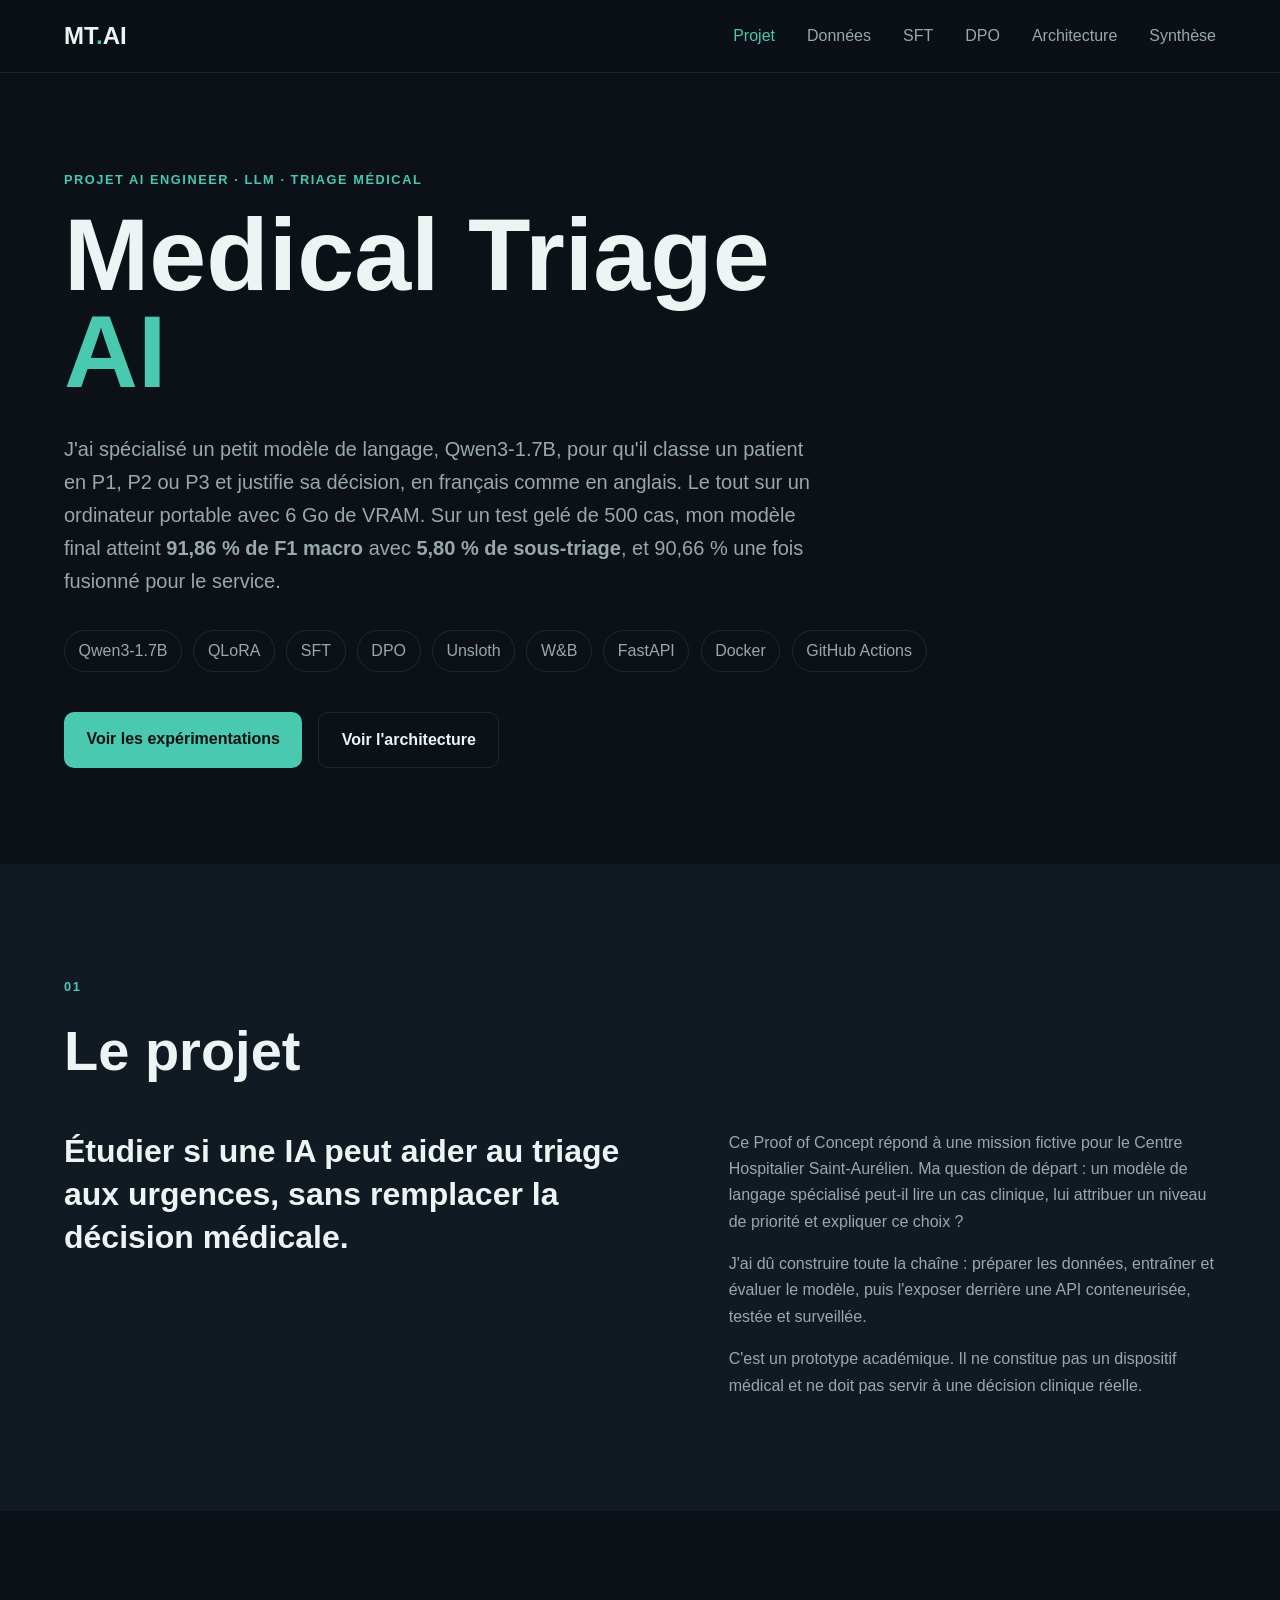
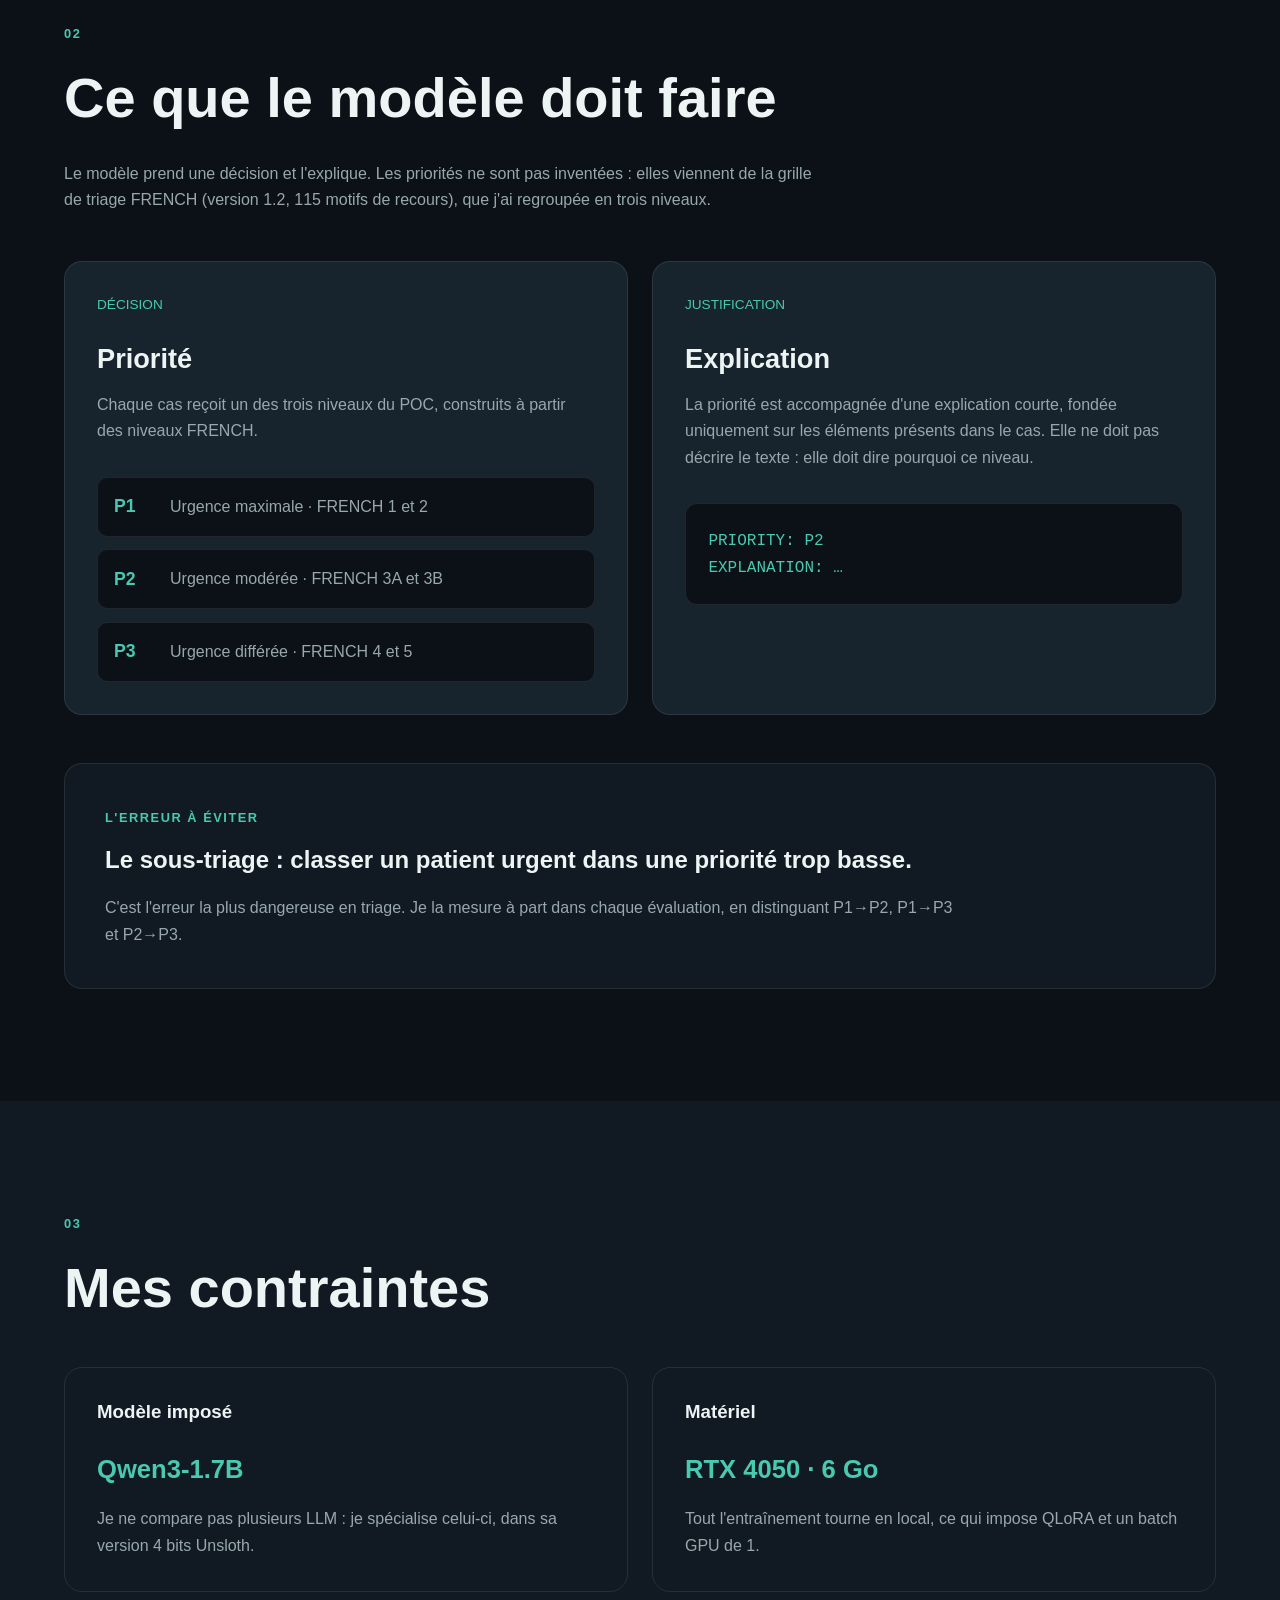
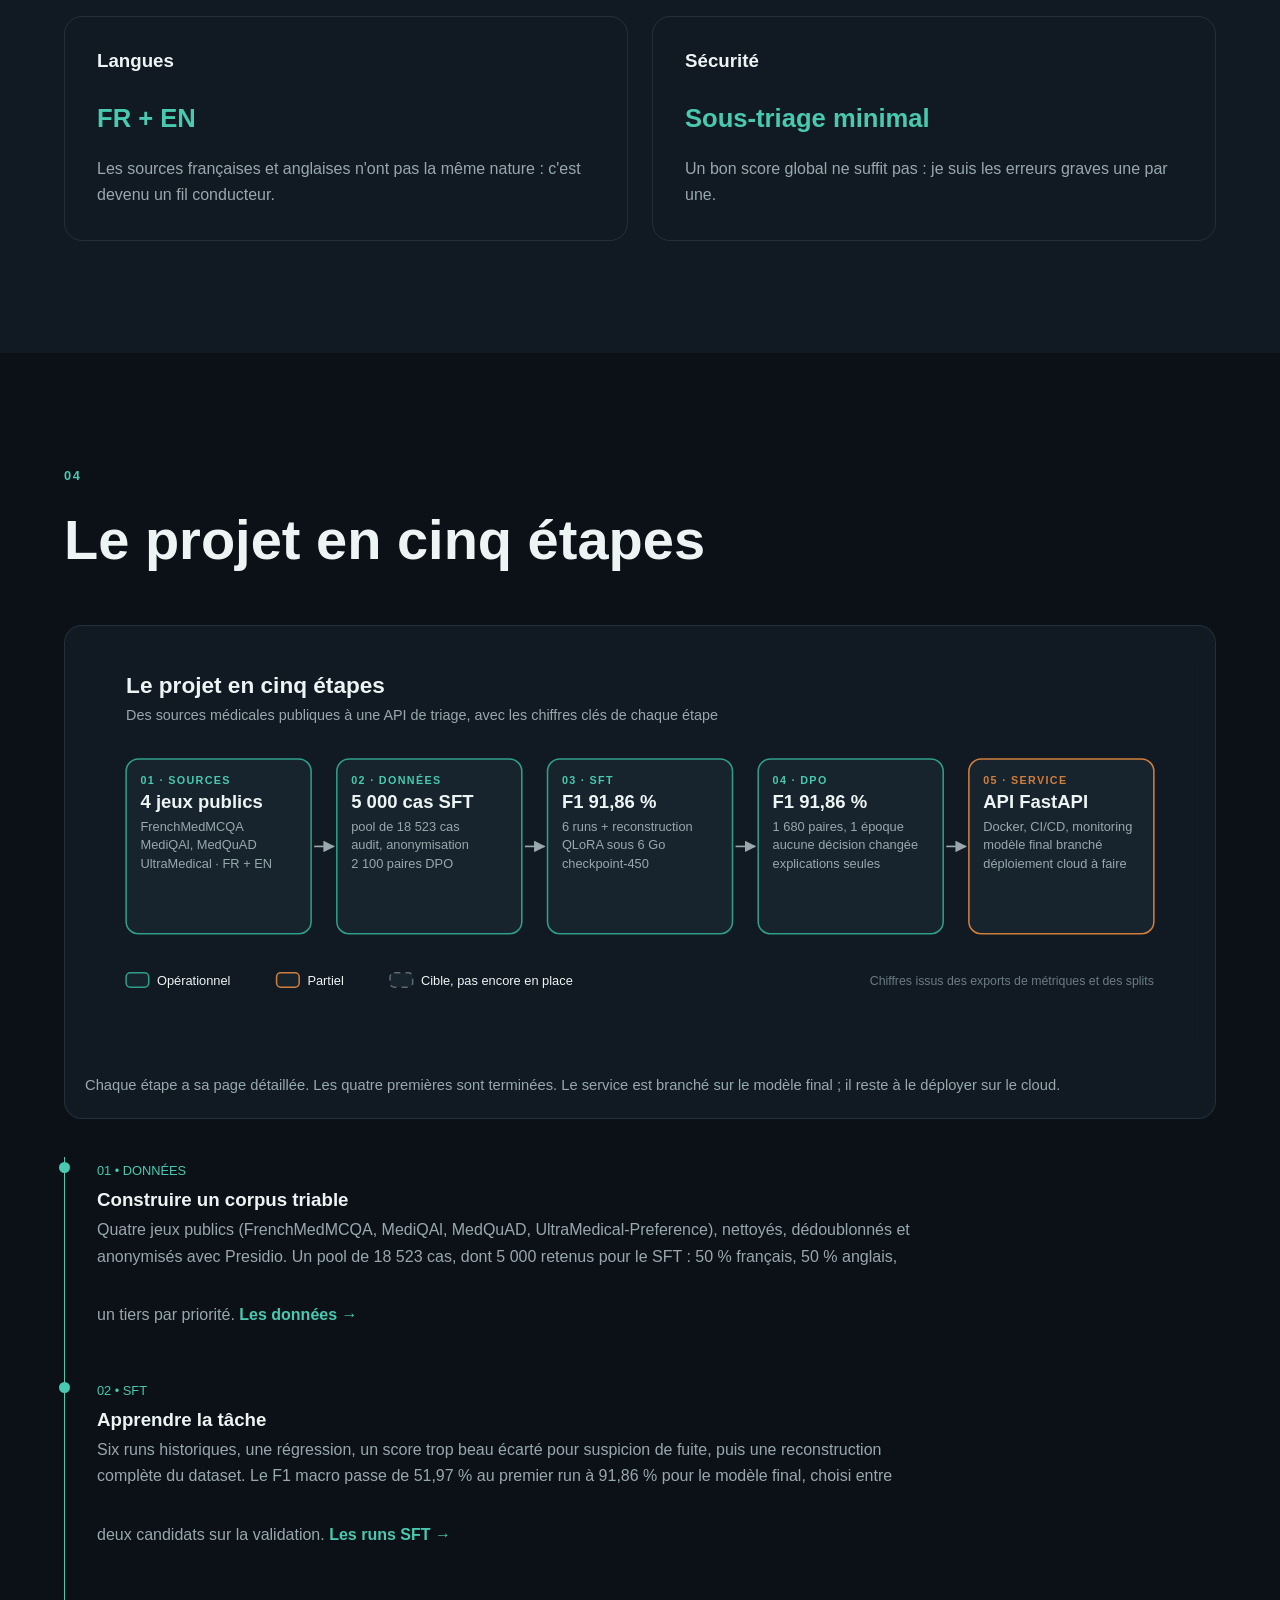
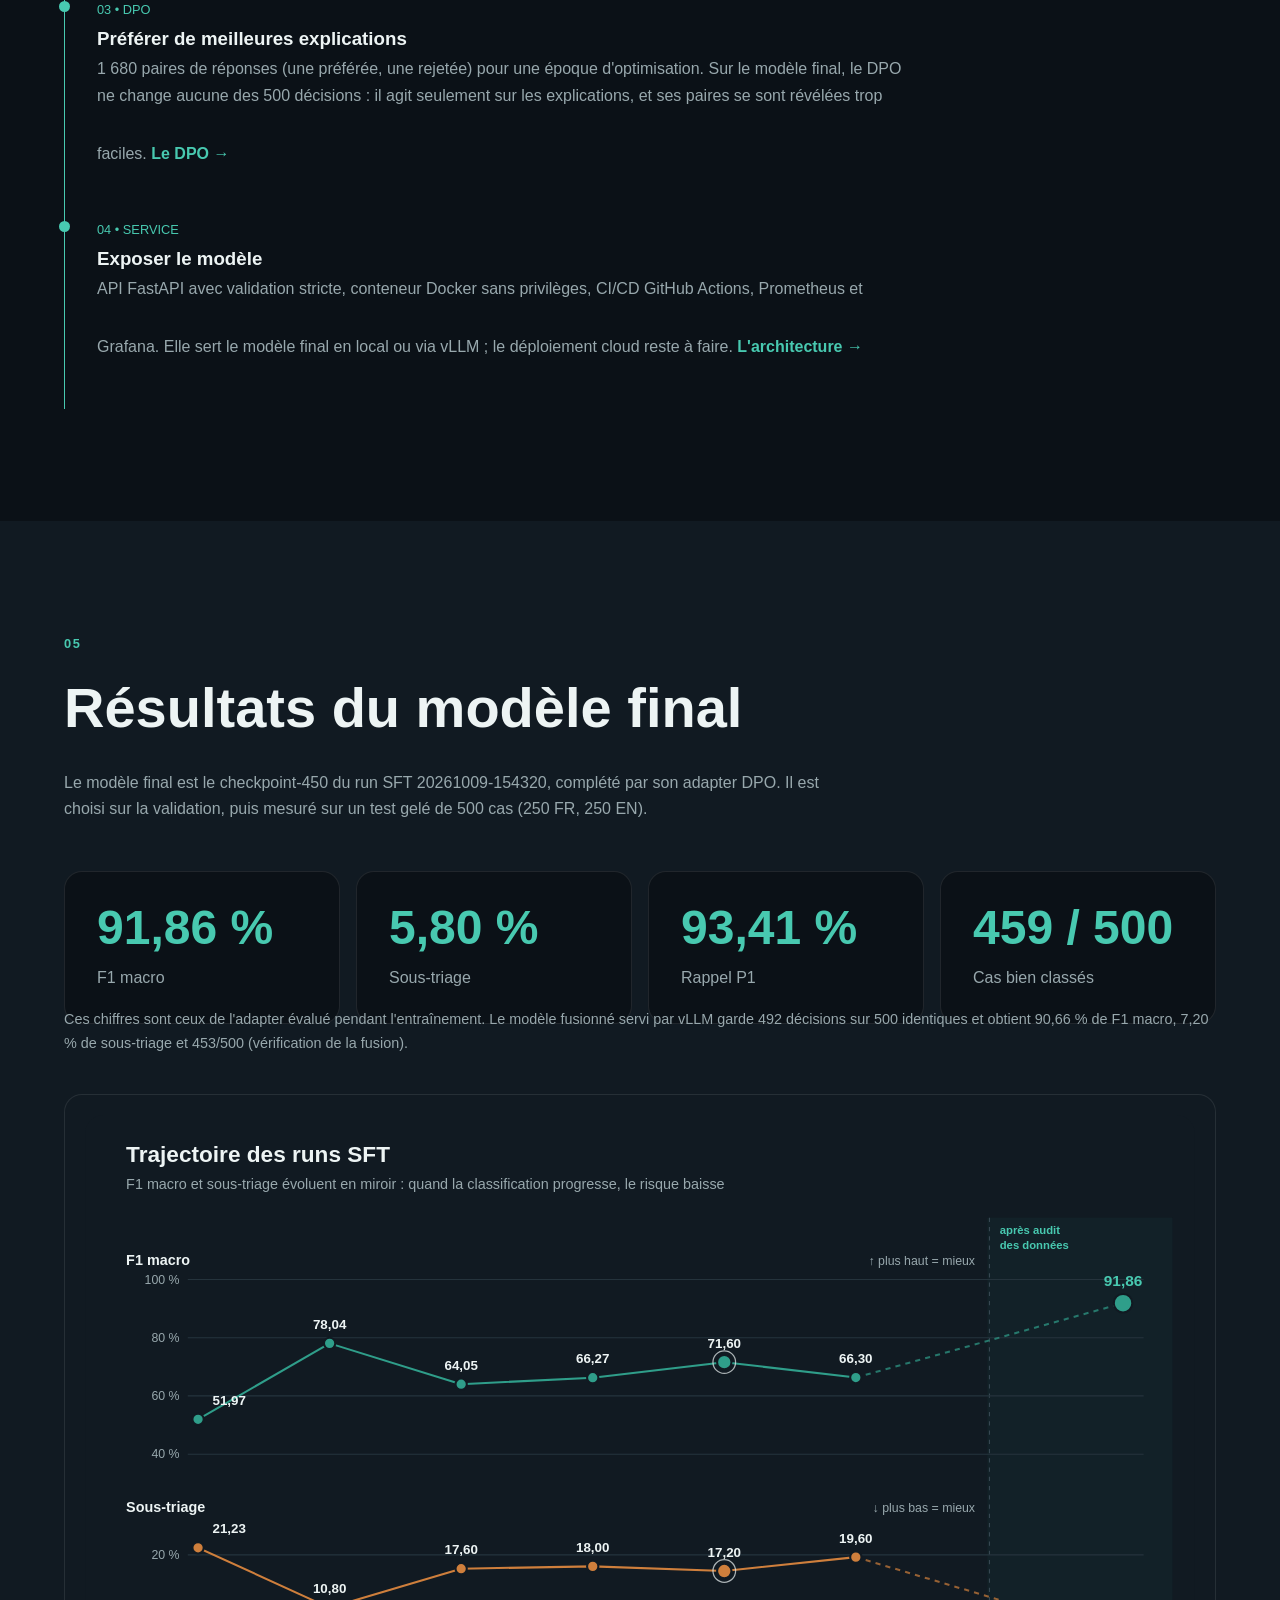
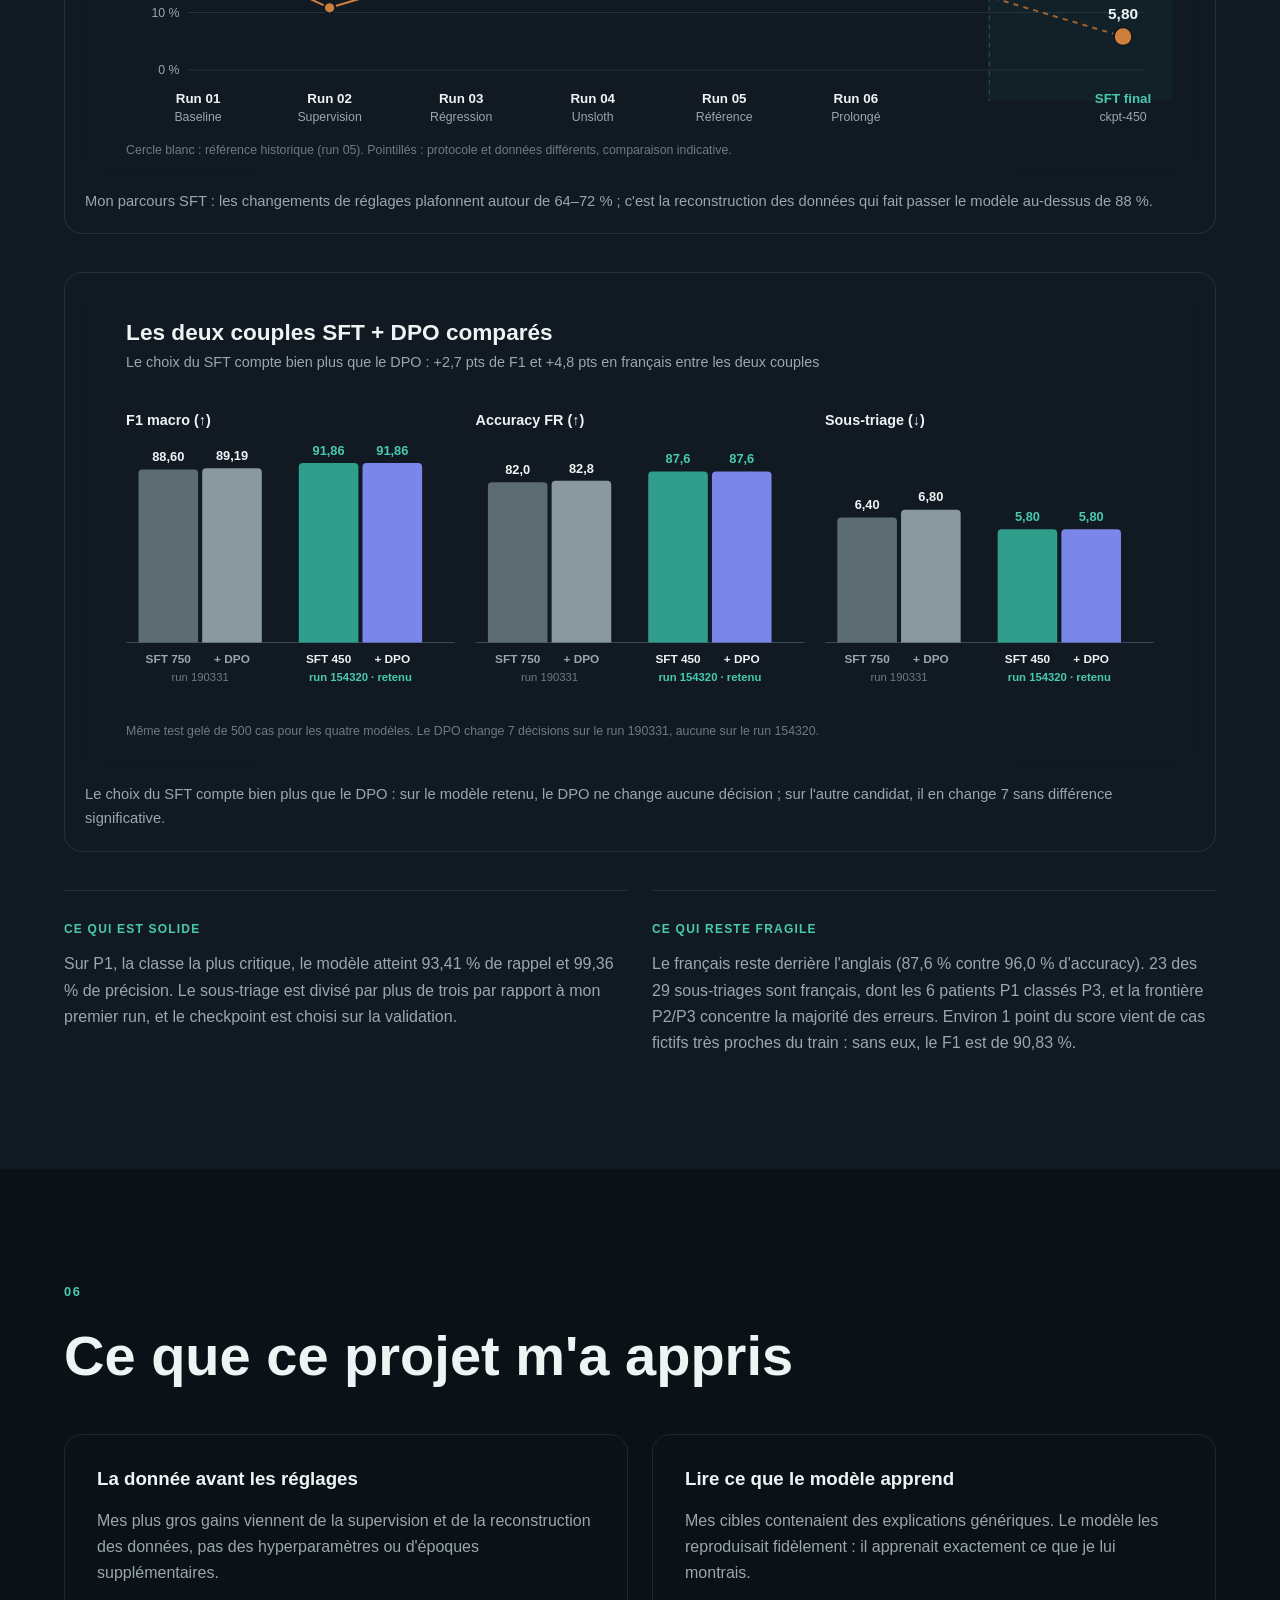
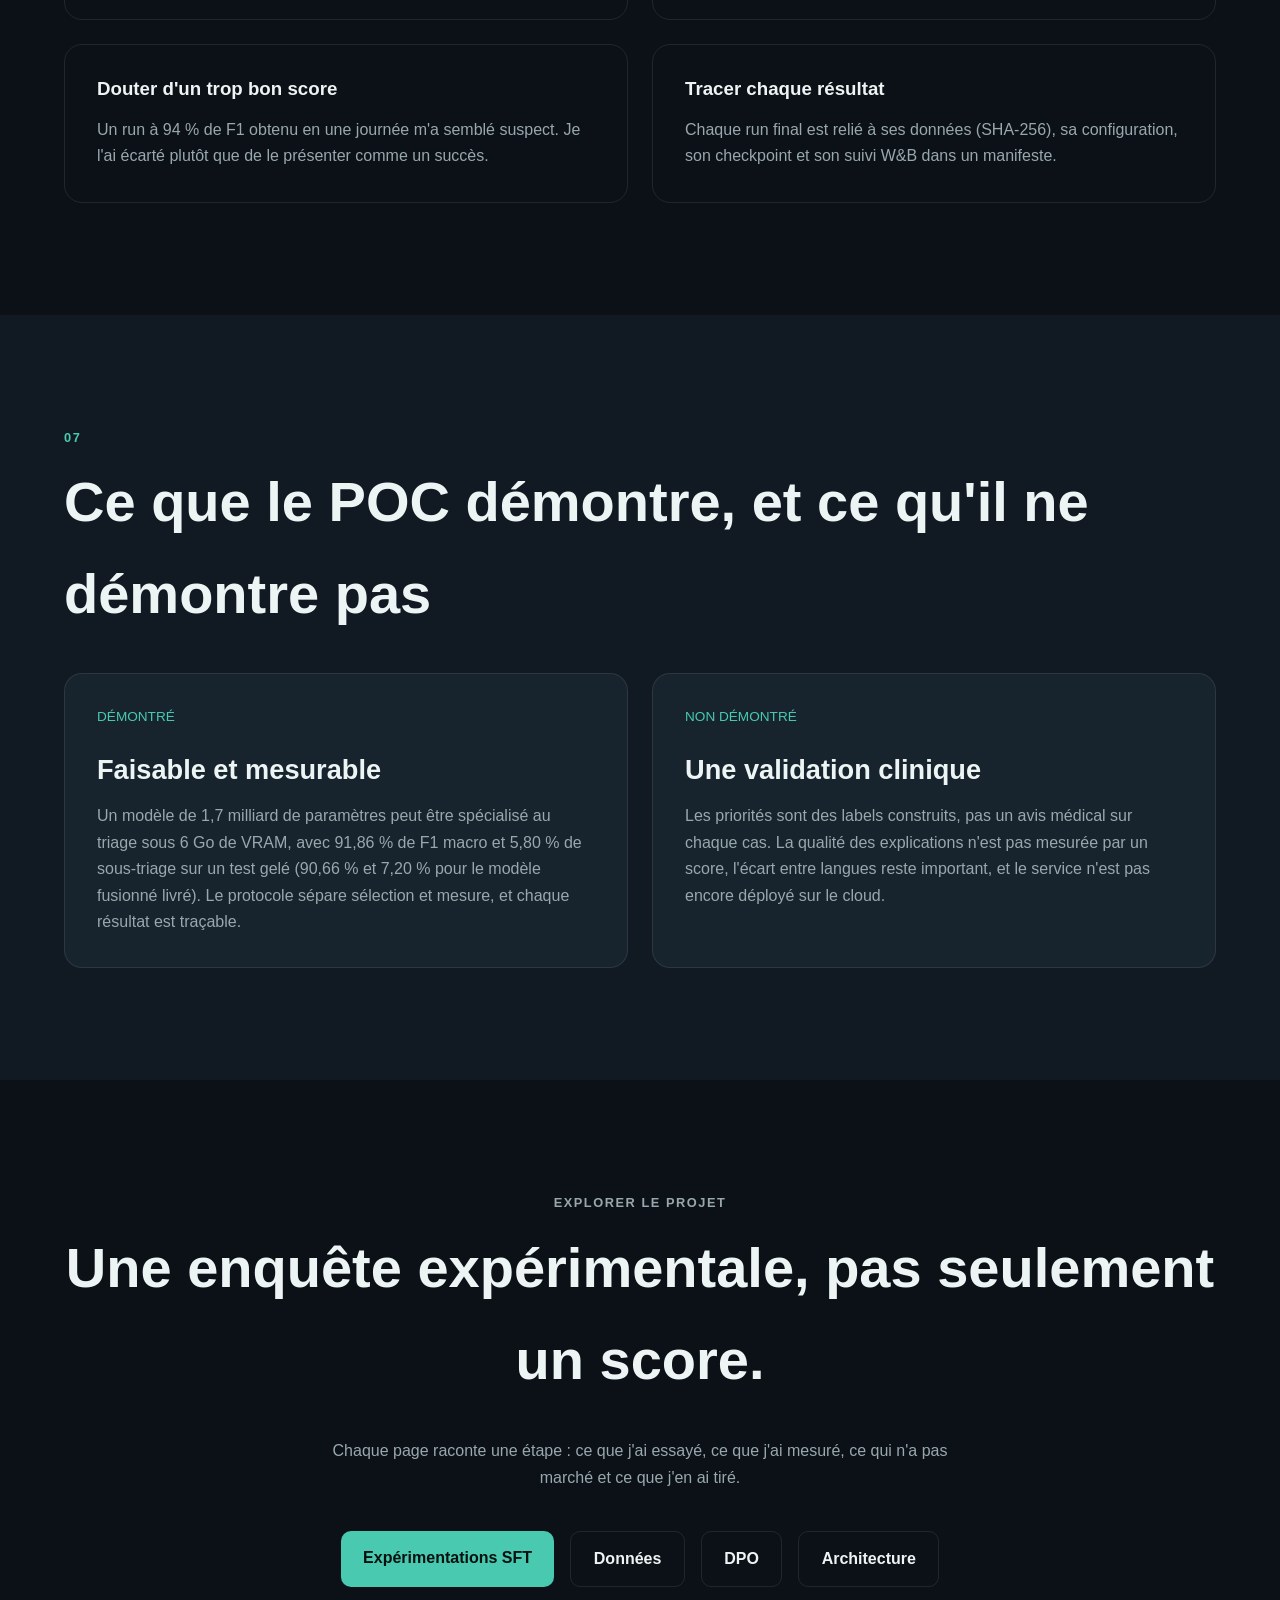
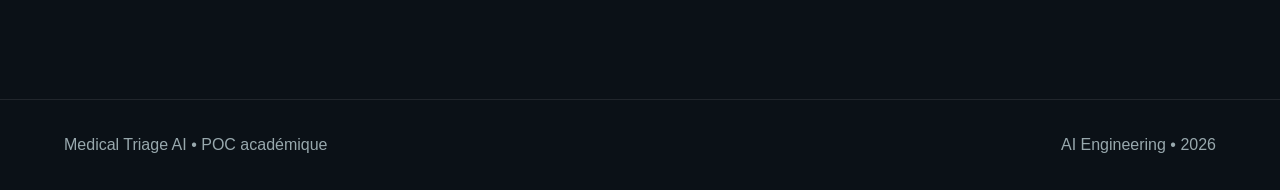
==== docs/index.html @ 78b7f0d7 "Doc : page de synthèse, recommandations et feuille de route" ====
<!DOCTYPE html>
<html lang="fr">
<head>
<meta charset="utf-8"/>
<meta content="width=device-width, initial-scale=1.0" name="viewport"/>
<title>Medical Triage AI | Projet AI Engineer</title>
<meta content="POC de triage médical bilingue : Qwen3-1.7B spécialisé par QLoRA, SFT et DPO, puis exposé par une API FastAPI." name="description"/>
<link href="css/style.css" rel="stylesheet"/>
</head>
<body>
<header class="header">
<nav class="nav container">
<a class="logo" href="index.html">MT<span>.</span>AI</a>
<div class="nav-links"><a class="active" href="index.html">Projet</a><a href="data.html">Données</a><a href="experiments.html">SFT</a><a href="dpo.html">DPO</a><a href="architecture.html">Architecture</a><a href="synthese.html">Synthèse</a></div>
</nav>
</header>
<main>

<!-- HERO -->
<section class="hero project-hero">
<div class="container hero-content">
<p class="eyebrow">PROJET AI ENGINEER · LLM · TRIAGE MÉDICAL</p>
<h1>Medical Triage<span>AI</span></h1>
<p class="hero-text">
J'ai spécialisé un petit modèle de langage, Qwen3-1.7B, pour qu'il classe un patient en P1, P2 ou P3
et justifie sa décision, en français comme en anglais. Le tout sur un ordinateur portable avec 6 Go de VRAM.
Sur un test gelé de 500 cas, mon modèle final atteint <strong>91,86 % de F1 macro</strong> avec <strong>5,80 % de sous-triage</strong>, et 90,66 % une fois fusionné pour le service.
</p>
<div class="hero-tags">
<span>Qwen3-1.7B</span><span>QLoRA</span><span>SFT</span><span>DPO</span><span>Unsloth</span><span>W&amp;B</span><span>FastAPI</span><span>Docker</span><span>GitHub Actions</span>
</div>
<div class="hero-actions">
<a class="button primary" href="experiments.html">Voir les expérimentations</a>
<a class="button secondary" href="architecture.html">Voir l'architecture</a>
</div>
</div>
</section>

<!-- 01 LE PROJET -->
<section class="section section-alt">
<div class="container">
<p class="section-number">01</p>
<h2>Le projet</h2>
<div class="about-grid">
<div class="large-text">Étudier si une IA peut aider au triage aux urgences, sans remplacer la décision médicale.</div>
<div>
<p>Ce Proof of Concept répond à une mission fictive pour le Centre Hospitalier Saint-Aurélien. Ma question de départ : un modèle de langage spécialisé peut-il lire un cas clinique, lui attribuer un niveau de priorité et expliquer ce choix ?</p>
<p>J'ai dû construire toute la chaîne : préparer les données, entraîner et évaluer le modèle, puis l'exposer derrière une API conteneurisée, testée et surveillée.</p>
<p>C'est un prototype académique. Il ne constitue pas un dispositif médical et ne doit pas servir à une décision clinique réelle.</p>
</div>
</div>
</div>
</section>

<!-- 02 LA TACHE -->
<section class="section">
<div class="container">
<p class="section-number">02</p>
<h2>Ce que le modèle doit faire</h2>
<p class="section-intro">Le modèle prend une décision et l'explique. Les priorités ne sont pas inventées : elles viennent de la grille de triage FRENCH (version 1.2, 115 motifs de recours), que j'ai regroupée en trois niveaux.</p>
<div class="projects-grid">
<article class="project-card">
<div class="project-top"><span class="project-type">DÉCISION</span></div>
<h3>Priorité</h3>
<p>Chaque cas reçoit un des trois niveaux du POC, construits à partir des niveaux FRENCH.</p>
<div class="priority-list">
<div class="priority-item"><strong>P1</strong><span>Urgence maximale · FRENCH 1 et 2</span></div>
<div class="priority-item"><strong>P2</strong><span>Urgence modérée · FRENCH 3A et 3B</span></div>
<div class="priority-item"><strong>P3</strong><span>Urgence différée · FRENCH 4 et 5</span></div>
</div>
</article>
<article class="project-card">
<div class="project-top"><span class="project-type">JUSTIFICATION</span></div>
<h3>Explication</h3>
<p>La priorité est accompagnée d'une explication courte, fondée uniquement sur les éléments présents dans le cas. Elle ne doit pas décrire le texte : elle doit dire pourquoi ce niveau.</p>
<div class="output-example"><code>PRIORITY: P2<br/>EXPLANATION: …</code></div>
</article>
</div>
<div class="callout subtle">
<span class="eyebrow">L'ERREUR À ÉVITER</span>
<strong>Le sous-triage : classer un patient urgent dans une priorité trop basse.</strong>
<p>C'est l'erreur la plus dangereuse en triage. Je la mesure à part dans chaque évaluation, en distinguant P1→P2, P1→P3 et P2→P3.</p>
</div>
</div>
</section>

<!-- 03 CONTRAINTES -->
<section class="section section-alt">
<div class="container">
<p class="section-number">03</p>
<h2>Mes contraintes</h2>
<div class="skills-grid">
<div class="skill-group"><h3>Modèle imposé</h3><div class="constraint-value">Qwen3-1.7B</div><p class="constraint-text">Je ne compare pas plusieurs LLM : je spécialise celui-ci, dans sa version 4 bits Unsloth.</p></div>
<div class="skill-group"><h3>Matériel</h3><div class="constraint-value">RTX 4050 · 6 Go</div><p class="constraint-text">Tout l'entraînement tourne en local, ce qui impose QLoRA et un batch GPU de 1.</p></div>
<div class="skill-group"><h3>Langues</h3><div class="constraint-value">FR + EN</div><p class="constraint-text">Les sources françaises et anglaises n'ont pas la même nature : c'est devenu un fil conducteur.</p></div>
<div class="skill-group"><h3>Sécurité</h3><div class="constraint-value">Sous-triage minimal</div><p class="constraint-text">Un bon score global ne suffit pas : je suis les erreurs graves une par une.</p></div>
</div>
</div>
</section>

<!-- 04 PARCOURS -->
<section class="section">
<div class="container">
<p class="section-number">04</p>
<h2>Le projet en cinq étapes</h2>
<figure class="story-figure"><svg class="story-svg" preserveAspectRatio="xMidYMid meet" xmlns="http://www.w3.org/2000/svg" viewBox="0 0 1080 400" role="img" aria-label="Parcours du projet : sources, données, SFT, DPO, service." xmlns:c2pa="http://c2pa.org/manifest"><metadata><c2pa:manifest>[base64]/[base64]/[base64]/[base64]/3cyjxFA3Qo5S46fX0/ihY0VZ7mfb9KF703t5OjWDBWMA4GA1UdDwEB/wQEAwIHgDAVBgNVHSUEDjAMBgorBgEEAYPoXgIBMAwGA1UdEwEB/wQCMAAwHwYDVR0jBBgwFoAUzlHiBIFOZFsj+OPEz5o+nMHXXMIwCgYIKoZIzj0EAwMDZwAwZAIwMXMdFJ4BetLLVY7ORuE9noqbbAZOZn/aArXyTwFAZfKrPzxF2vPoJNf1+UCdg1XGAjBwX1zd9WGqYkqmL5SFqw1QySjr1zJfpJM9+1rdDwSPLMOPOjKuiXjoU/[base64]</c2pa:manifest></metadata>
<rect width="1080" height="400" rx="18" fill="#111a22"/>
<text x="40.0" y="46.0" fill="#edf4f4" font-size="22" font-family="Inter, 'Segoe UI', Arial, sans-serif" text-anchor="start" font-weight="700" >Le projet en cinq étapes</text>
<text x="40.0" y="72.0" fill="#98a8ad" font-size="14" font-family="Inter, 'Segoe UI', Arial, sans-serif" text-anchor="start" font-weight="normal" >Des sources médicales publiques à une API de triage, avec les chiffres clés de chaque étape</text>
<defs><marker id="journey-arr" viewBox="0 0 10 10" refX="9" refY="5" markerWidth="7" markerHeight="7" orient="auto-start-reverse"><path d="M0,0 L10,5 L0,10 z" fill="#98a8ad"/></marker><marker id="journey-arrA" viewBox="0 0 10 10" refX="9" refY="5" markerWidth="7" markerHeight="7" orient="auto-start-reverse"><path d="M0,0 L10,5 L0,10 z" fill="#48c9b0"/></marker><pattern id="journey-hatch" width="7" height="7" patternUnits="userSpaceOnUse" patternTransform="rotate(45)"><rect width="7" height="7" fill="#2f9e8a" opacity="0.35"/><line x1="0" y1="0" x2="0" y2="7" stroke="#2f9e8a" stroke-width="3"/></pattern></defs>
<rect x="40" y="110" width="180" height="170" rx="12" fill="#17232d" stroke="#2f9e8a" stroke-width="1.5"/>
<text x="54.0" y="134.0" fill="#48c9b0" font-size="10.5" font-family="Inter, 'Segoe UI', Arial, sans-serif" text-anchor="start" font-weight="700" letter-spacing="1.3">01 · SOURCES</text>
<text x="54.0" y="158.0" fill="#edf4f4" font-size="18" font-family="Inter, 'Segoe UI', Arial, sans-serif" text-anchor="start" font-weight="700" >4 jeux publics</text>
<text x="54.0" y="180.0" fill="#98a8ad" font-size="12.5" font-family="Inter, 'Segoe UI', Arial, sans-serif" text-anchor="start" font-weight="normal" >FrenchMedMCQA</text>
<text x="54.0" y="198.0" fill="#98a8ad" font-size="12.5" font-family="Inter, 'Segoe UI', Arial, sans-serif" text-anchor="start" font-weight="normal" >MediQAl, MedQuAD</text>
<text x="54.0" y="216.0" fill="#98a8ad" font-size="12.5" font-family="Inter, 'Segoe UI', Arial, sans-serif" text-anchor="start" font-weight="normal" >UltraMedical · FR + EN</text>
<line x1="223" y1="195" x2="242" y2="195" stroke="#98a8ad" stroke-width="1.6" marker-end="url(#journey-arr)"/>
<rect x="245" y="110" width="180" height="170" rx="12" fill="#17232d" stroke="#2f9e8a" stroke-width="1.5"/>
<text x="259.0" y="134.0" fill="#48c9b0" font-size="10.5" font-family="Inter, 'Segoe UI', Arial, sans-serif" text-anchor="start" font-weight="700" letter-spacing="1.3">02 · DONNÉES</text>
<text x="259.0" y="158.0" fill="#edf4f4" font-size="18" font-family="Inter, 'Segoe UI', Arial, sans-serif" text-anchor="start" font-weight="700" >5 000 cas SFT</text>
<text x="259.0" y="180.0" fill="#98a8ad" font-size="12.5" font-family="Inter, 'Segoe UI', Arial, sans-serif" text-anchor="start" font-weight="normal" >pool de 18 523 cas</text>
<text x="259.0" y="198.0" fill="#98a8ad" font-size="12.5" font-family="Inter, 'Segoe UI', Arial, sans-serif" text-anchor="start" font-weight="normal" >audit, anonymisation</text>
<text x="259.0" y="216.0" fill="#98a8ad" font-size="12.5" font-family="Inter, 'Segoe UI', Arial, sans-serif" text-anchor="start" font-weight="normal" >2 100 paires DPO</text>
<line x1="428" y1="195" x2="447" y2="195" stroke="#98a8ad" stroke-width="1.6" marker-end="url(#journey-arr)"/>
<rect x="450" y="110" width="180" height="170" rx="12" fill="#17232d" stroke="#2f9e8a" stroke-width="1.5"/>
<text x="464.0" y="134.0" fill="#48c9b0" font-size="10.5" font-family="Inter, 'Segoe UI', Arial, sans-serif" text-anchor="start" font-weight="700" letter-spacing="1.3">03 · SFT</text>
<text x="464.0" y="158.0" fill="#edf4f4" font-size="18" font-family="Inter, 'Segoe UI', Arial, sans-serif" text-anchor="start" font-weight="700" >F1 91,86 %</text>
<text x="464.0" y="180.0" fill="#98a8ad" font-size="12.5" font-family="Inter, 'Segoe UI', Arial, sans-serif" text-anchor="start" font-weight="normal" >6 runs + reconstruction</text>
<text x="464.0" y="198.0" fill="#98a8ad" font-size="12.5" font-family="Inter, 'Segoe UI', Arial, sans-serif" text-anchor="start" font-weight="normal" >QLoRA sous 6 Go</text>
<text x="464.0" y="216.0" fill="#98a8ad" font-size="12.5" font-family="Inter, 'Segoe UI', Arial, sans-serif" text-anchor="start" font-weight="normal" >checkpoint-450</text>
<line x1="633" y1="195" x2="652" y2="195" stroke="#98a8ad" stroke-width="1.6" marker-end="url(#journey-arr)"/>
<rect x="655" y="110" width="180" height="170" rx="12" fill="#17232d" stroke="#2f9e8a" stroke-width="1.5"/>
<text x="669.0" y="134.0" fill="#48c9b0" font-size="10.5" font-family="Inter, 'Segoe UI', Arial, sans-serif" text-anchor="start" font-weight="700" letter-spacing="1.3">04 · DPO</text>
<text x="669.0" y="158.0" fill="#edf4f4" font-size="18" font-family="Inter, 'Segoe UI', Arial, sans-serif" text-anchor="start" font-weight="700" >F1 91,86 %</text>
<text x="669.0" y="180.0" fill="#98a8ad" font-size="12.5" font-family="Inter, 'Segoe UI', Arial, sans-serif" text-anchor="start" font-weight="normal" >1 680 paires, 1 époque</text>
<text x="669.0" y="198.0" fill="#98a8ad" font-size="12.5" font-family="Inter, 'Segoe UI', Arial, sans-serif" text-anchor="start" font-weight="normal" >aucune décision changée</text>
<text x="669.0" y="216.0" fill="#98a8ad" font-size="12.5" font-family="Inter, 'Segoe UI', Arial, sans-serif" text-anchor="start" font-weight="normal" >explications seules</text>
<line x1="838" y1="195" x2="857" y2="195" stroke="#98a8ad" stroke-width="1.6" marker-end="url(#journey-arr)"/>
<rect x="860" y="110" width="180" height="170" rx="12" fill="#17232d" stroke="#cf7f3c" stroke-width="1.5"/>
<text x="874.0" y="134.0" fill="#cf7f3c" font-size="10.5" font-family="Inter, 'Segoe UI', Arial, sans-serif" text-anchor="start" font-weight="700" letter-spacing="1.3">05 · SERVICE</text>
<text x="874.0" y="158.0" fill="#edf4f4" font-size="18" font-family="Inter, 'Segoe UI', Arial, sans-serif" text-anchor="start" font-weight="700" >API FastAPI</text>
<text x="874.0" y="180.0" fill="#98a8ad" font-size="12.5" font-family="Inter, 'Segoe UI', Arial, sans-serif" text-anchor="start" font-weight="normal" >Docker, CI/CD, monitoring</text>
<text x="874.0" y="198.0" fill="#98a8ad" font-size="12.5" font-family="Inter, 'Segoe UI', Arial, sans-serif" text-anchor="start" font-weight="normal" >modèle final branché</text>
<text x="874.0" y="216.0" fill="#98a8ad" font-size="12.5" font-family="Inter, 'Segoe UI', Arial, sans-serif" text-anchor="start" font-weight="normal" >déploiement cloud à faire</text>
<rect x="40" y="318" width="22" height="14" rx="4" fill="#17232d" stroke="#2f9e8a" stroke-width="1.5"/>
<text x="70.0" y="330.0" fill="#edf4f4" font-size="12.5" font-family="Inter, 'Segoe UI', Arial, sans-serif" text-anchor="start" font-weight="normal" >Opérationnel</text>
<rect x="186.4" y="318" width="22" height="14" rx="4" fill="#17232d" stroke="#cf7f3c" stroke-width="1.5"/>
<text x="216.4" y="330.0" fill="#edf4f4" font-size="12.5" font-family="Inter, 'Segoe UI', Arial, sans-serif" text-anchor="start" font-weight="normal" >Partiel</text>
<rect x="296.8" y="318" width="22" height="14" rx="4" fill="#17232d" stroke="#5d6b73" stroke-width="1.5" stroke-dasharray="6 5"/>
<text x="326.8" y="330.0" fill="#edf4f4" font-size="12.5" font-family="Inter, 'Segoe UI', Arial, sans-serif" text-anchor="start" font-weight="normal" >Cible, pas encore en place</text>
<text x="1040.0" y="330.0" fill="#6b7c83" font-size="12" font-family="Inter, 'Segoe UI', Arial, sans-serif" text-anchor="end" font-weight="normal" >Chiffres issus des exports de métriques et des splits</text>
</svg><figcaption>Chaque étape a sa page détaillée. Les quatre premières sont terminées. Le service est branché sur le modèle final ; il reste à le déployer sur le cloud.</figcaption></figure>
<div class="timeline">
<div class="timeline-item"><span>01 • Données</span><h3>Construire un corpus triable</h3><p>Quatre jeux publics (FrenchMedMCQA, MediQAl, MedQuAD, UltraMedical-Preference), nettoyés, dédoublonnés et anonymisés avec Presidio. Un pool de 18 523 cas, dont 5 000 retenus pour le SFT : 50 % français, 50 % anglais, un tiers par priorité. <a class="project-link" href="data.html">Les données →</a></p></div>
<div class="timeline-item"><span>02 • SFT</span><h3>Apprendre la tâche</h3><p>Six runs historiques, une régression, un score trop beau écarté pour suspicion de fuite, puis une reconstruction complète du dataset. Le F1 macro passe de 51,97 % au premier run à 91,86 % pour le modèle final, choisi entre deux candidats sur la validation. <a class="project-link" href="experiments.html">Les runs SFT →</a></p></div>
<div class="timeline-item"><span>03 • DPO</span><h3>Préférer de meilleures explications</h3><p>1 680 paires de réponses (une préférée, une rejetée) pour une époque d'optimisation. Sur le modèle final, le DPO ne change aucune des 500 décisions : il agit seulement sur les explications, et ses paires se sont révélées trop faciles. <a class="project-link" href="dpo.html">Le DPO →</a></p></div>
<div class="timeline-item"><span>04 • Service</span><h3>Exposer le modèle</h3><p>API FastAPI avec validation stricte, conteneur Docker sans privilèges, CI/CD GitHub Actions, Prometheus et Grafana. Elle sert le modèle final en local ou via vLLM ; le déploiement cloud reste à faire. <a class="project-link" href="architecture.html">L'architecture →</a></p></div>
</div>
</div>
</section>

<!-- 05 RESULTATS -->
<section class="section section-alt">
<div class="container">
<p class="section-number">05</p>
<h2>Résultats du modèle final</h2>
<p class="section-intro">Le modèle final est le checkpoint-450 du run SFT 20261009-154320, complété par son adapter DPO. Il est choisi sur la validation, puis mesuré sur un test gelé de 500 cas (250 FR, 250 EN).</p>
<div class="result-grid">
<div class="result-card"><strong>91,86 %</strong><span>F1 macro</span></div>
<div class="result-card"><strong>5,80 %</strong><span>Sous-triage</span></div>
<div class="result-card"><strong>93,41 %</strong><span>Rappel P1</span></div>
<div class="result-card"><strong>459 / 500</strong><span>Cas bien classés</span></div>
</div>
<p class="table-note">Ces chiffres sont ceux de l'adapter évalué pendant l'entraînement. Le modèle fusionné servi par vLLM garde 492 décisions sur 500 identiques et obtient 90,66 % de F1 macro, 7,20 % de sous-triage et 453/500 (<a href="architecture.html#verif-fusion">vérification de la fusion</a>).</p>
<figure class="story-figure"><svg class="story-svg" preserveAspectRatio="xMidYMid meet" xmlns="http://www.w3.org/2000/svg" viewBox="0 0 1080 640" role="img" aria-label="Évolution du F1 macro et du sous-triage sur les six runs historiques et le SFT final." xmlns:c2pa="http://c2pa.org/manifest"><metadata><c2pa:manifest>[base64]/[base64]/[base64]/3cyjxFA3Qo5S46fX0/ihY0VZ7mfb9KF703t5OjWDBWMA4GA1UdDwEB/wQEAwIHgDAVBgNVHSUEDjAMBgorBgEEAYPoXgIBMAwGA1UdEwEB/wQCMAAwHwYDVR0jBBgwFoAUzlHiBIFOZFsj+OPEz5o+nMHXXMIwCgYIKoZIzj0EAwMDZwAwZAIwMXMdFJ4BetLLVY7ORuE9noqbbAZOZn/aArXyTwFAZfKrPzxF2vPoJNf1+UCdg1XGAjBwX1zd9WGqYkqmL5SFqw1QySjr1zJfpJM9+1rdDwSPLMOPOjKuiXjoU/[base64]/MEKWlVdjP/z4H675OXEDwrgVP+lDG/GVTtnaVINDXhFGT26a/XrUewLaBbhLGbbOfHDdpN5r4=</c2pa:manifest></metadata>
<rect width="1080" height="640" rx="18" fill="#111a22"/>
<text x="40.0" y="46.0" fill="#edf4f4" font-size="22" font-family="Inter, 'Segoe UI', Arial, sans-serif" text-anchor="start" font-weight="700" >Trajectoire des runs SFT</text>
<text x="40.0" y="72.0" fill="#98a8ad" font-size="14" font-family="Inter, 'Segoe UI', Arial, sans-serif" text-anchor="start" font-weight="normal" >F1 macro et sous-triage évoluent en miroir : quand la classification progresse, le risque baisse</text>
<defs><marker id="trajectory-arr" viewBox="0 0 10 10" refX="9" refY="5" markerWidth="7" markerHeight="7" orient="auto-start-reverse"><path d="M0,0 L10,5 L0,10 z" fill="#98a8ad"/></marker><marker id="trajectory-arrA" viewBox="0 0 10 10" refX="9" refY="5" markerWidth="7" markerHeight="7" orient="auto-start-reverse"><path d="M0,0 L10,5 L0,10 z" fill="#48c9b0"/></marker><pattern id="trajectory-hatch" width="7" height="7" patternUnits="userSpaceOnUse" patternTransform="rotate(45)"><rect width="7" height="7" fill="#2f9e8a" opacity="0.35"/><line x1="0" y1="0" x2="0" y2="7" stroke="#2f9e8a" stroke-width="3"/></pattern></defs>
<rect x="878.0" y="100" width="180.0" height="470" fill="#2f9e8a" opacity="0.06"/>
<line x1="880.0" y1="100" x2="880.0" y2="570" stroke="#3a4a54" stroke-dasharray="4 5"/>
<text x="890.0" y="116.0" fill="#48c9b0" font-size="11" font-family="Inter, 'Segoe UI', Arial, sans-serif" text-anchor="start" font-weight="700" >après audit</text>
<text x="890.0" y="130.0" fill="#48c9b0" font-size="11" font-family="Inter, 'Segoe UI', Arial, sans-serif" text-anchor="start" font-weight="700" >des données</text>
<line x1="100" y1="330.0" x2="1030" y2="330.0" stroke="#25333c"/>
<text x="92.0" y="334.0" fill="#98a8ad" font-size="12" font-family="Inter, 'Segoe UI', Arial, sans-serif" text-anchor="end" font-weight="normal" >40 %</text>
<line x1="100" y1="273.3" x2="1030" y2="273.3" stroke="#25333c"/>
<text x="92.0" y="277.3" fill="#98a8ad" font-size="12" font-family="Inter, 'Segoe UI', Arial, sans-serif" text-anchor="end" font-weight="normal" >60 %</text>
<line x1="100" y1="216.7" x2="1030" y2="216.7" stroke="#25333c"/>
<text x="92.0" y="220.7" fill="#98a8ad" font-size="12" font-family="Inter, 'Segoe UI', Arial, sans-serif" text-anchor="end" font-weight="normal" >80 %</text>
<line x1="100" y1="160.0" x2="1030" y2="160.0" stroke="#25333c"/>
<text x="92.0" y="164.0" fill="#98a8ad" font-size="12" font-family="Inter, 'Segoe UI', Arial, sans-serif" text-anchor="end" font-weight="normal" >100 %</text>
<text x="40.0" y="146.0" fill="#edf4f4" font-size="14" font-family="Inter, 'Segoe UI', Arial, sans-serif" text-anchor="start" font-weight="700" >F1 macro</text>
<text x="866.0" y="146.0" fill="#98a8ad" font-size="12" font-family="Inter, 'Segoe UI', Arial, sans-serif" text-anchor="end" font-weight="normal" >↑ plus haut = mieux</text>
<polyline points="110.0,296.1 238.0,222.2 366.0,261.9 494.0,255.6 622.0,240.5 750.0,255.5" fill="none" stroke="#2f9e8a" stroke-width="2" stroke-linejoin="round"/>
<line x1="750" y1="255.5" x2="1010" y2="183.1" stroke="#2f9e8a" stroke-width="2" stroke-dasharray="5 5" opacity="0.7"/>
<circle cx="110" cy="296.1" r="5.5" fill="#2f9e8a" stroke="#111a22" stroke-width="2"/>
<text x="124.0" y="282.1" fill="#edf4f4" font-size="13" font-family="Inter, 'Segoe UI', Arial, sans-serif" text-anchor="start" font-weight="700" >51,97</text>
<circle cx="238" cy="222.2" r="5.5" fill="#2f9e8a" stroke="#111a22" stroke-width="2"/>
<text x="238.0" y="208.2" fill="#edf4f4" font-size="13" font-family="Inter, 'Segoe UI', Arial, sans-serif" text-anchor="middle" font-weight="700" >78,04</text>
<circle cx="366" cy="261.9" r="5.5" fill="#2f9e8a" stroke="#111a22" stroke-width="2"/>
<text x="366.0" y="247.9" fill="#edf4f4" font-size="13" font-family="Inter, 'Segoe UI', Arial, sans-serif" text-anchor="middle" font-weight="700" >64,05</text>
<circle cx="494" cy="255.6" r="5.5" fill="#2f9e8a" stroke="#111a22" stroke-width="2"/>
<text x="494.0" y="241.6" fill="#edf4f4" font-size="13" font-family="Inter, 'Segoe UI', Arial, sans-serif" text-anchor="middle" font-weight="700" >66,27</text>
<circle cx="622" cy="240.5" r="7" fill="#2f9e8a" stroke="#111a22" stroke-width="2"/>
<circle cx="622" cy="240.5" r="11" fill="none" stroke="#edf4f4" stroke-width="1.2" opacity="0.7"/>
<text x="622.0" y="226.5" fill="#edf4f4" font-size="13" font-family="Inter, 'Segoe UI', Arial, sans-serif" text-anchor="middle" font-weight="700" >71,60</text>
<circle cx="750" cy="255.5" r="5.5" fill="#2f9e8a" stroke="#111a22" stroke-width="2"/>
<text x="750.0" y="241.5" fill="#edf4f4" font-size="13" font-family="Inter, 'Segoe UI', Arial, sans-serif" text-anchor="middle" font-weight="700" >66,30</text>
<circle cx="1010" cy="183.1" r="9" fill="#2f9e8a" stroke="#111a22" stroke-width="2"/>
<text x="1010.0" y="166.1" fill="#48c9b0" font-size="15" font-family="Inter, 'Segoe UI', Arial, sans-serif" text-anchor="middle" font-weight="800" >91,86</text>
<line x1="100" y1="540.0" x2="1030" y2="540.0" stroke="#25333c"/>
<text x="92.0" y="544.0" fill="#98a8ad" font-size="12" font-family="Inter, 'Segoe UI', Arial, sans-serif" text-anchor="end" font-weight="normal" >0 %</text>
<line x1="100" y1="484.0" x2="1030" y2="484.0" stroke="#25333c"/>
<text x="92.0" y="488.0" fill="#98a8ad" font-size="12" font-family="Inter, 'Segoe UI', Arial, sans-serif" text-anchor="end" font-weight="normal" >10 %</text>
<line x1="100" y1="428.0" x2="1030" y2="428.0" stroke="#25333c"/>
<text x="92.0" y="432.0" fill="#98a8ad" font-size="12" font-family="Inter, 'Segoe UI', Arial, sans-serif" text-anchor="end" font-weight="normal" >20 %</text>
<text x="40.0" y="386.0" fill="#edf4f4" font-size="14" font-family="Inter, 'Segoe UI', Arial, sans-serif" text-anchor="start" font-weight="700" >Sous-triage</text>
<text x="866.0" y="386.0" fill="#98a8ad" font-size="12" font-family="Inter, 'Segoe UI', Arial, sans-serif" text-anchor="end" font-weight="normal" >↓ plus bas = mieux</text>
<polyline points="110.0,421.1 238.0,479.5 366.0,441.4 494.0,439.2 622.0,443.7 750.0,430.2" fill="none" stroke="#cf7f3c" stroke-width="2" stroke-linejoin="round"/>
<line x1="750" y1="430.2" x2="1010" y2="507.5" stroke="#cf7f3c" stroke-width="2" stroke-dasharray="5 5" opacity="0.7"/>
<circle cx="110" cy="421.1" r="5.5" fill="#cf7f3c" stroke="#111a22" stroke-width="2"/>
<text x="124.0" y="407.1" fill="#edf4f4" font-size="13" font-family="Inter, 'Segoe UI', Arial, sans-serif" text-anchor="start" font-weight="700" >21,23</text>
<circle cx="238" cy="479.5" r="5.5" fill="#cf7f3c" stroke="#111a22" stroke-width="2"/>
<text x="238.0" y="465.5" fill="#edf4f4" font-size="13" font-family="Inter, 'Segoe UI', Arial, sans-serif" text-anchor="middle" font-weight="700" >10,80</text>
<circle cx="366" cy="441.4" r="5.5" fill="#cf7f3c" stroke="#111a22" stroke-width="2"/>
<text x="366.0" y="427.4" fill="#edf4f4" font-size="13" font-family="Inter, 'Segoe UI', Arial, sans-serif" text-anchor="middle" font-weight="700" >17,60</text>
<circle cx="494" cy="439.2" r="5.5" fill="#cf7f3c" stroke="#111a22" stroke-width="2"/>
<text x="494.0" y="425.2" fill="#edf4f4" font-size="13" font-family="Inter, 'Segoe UI', Arial, sans-serif" text-anchor="middle" font-weight="700" >18,00</text>
<circle cx="622" cy="443.7" r="7" fill="#cf7f3c" stroke="#111a22" stroke-width="2"/>
<circle cx="622" cy="443.7" r="11" fill="none" stroke="#edf4f4" stroke-width="1.2" opacity="0.7"/>
<text x="622.0" y="429.7" fill="#edf4f4" font-size="13" font-family="Inter, 'Segoe UI', Arial, sans-serif" text-anchor="middle" font-weight="700" >17,20</text>
<circle cx="750" cy="430.2" r="5.5" fill="#cf7f3c" stroke="#111a22" stroke-width="2"/>
<text x="750.0" y="416.2" fill="#edf4f4" font-size="13" font-family="Inter, 'Segoe UI', Arial, sans-serif" text-anchor="middle" font-weight="700" >19,60</text>
<circle cx="1010" cy="507.5" r="9" fill="#cf7f3c" stroke="#111a22" stroke-width="2"/>
<text x="1010.0" y="490.5" fill="#edf4f4" font-size="15" font-family="Inter, 'Segoe UI', Arial, sans-serif" text-anchor="middle" font-weight="800" >5,80</text>
<text x="110.0" y="572.0" fill="#edf4f4" font-size="13" font-family="Inter, 'Segoe UI', Arial, sans-serif" text-anchor="middle" font-weight="700" >Run 01</text>
<text x="110.0" y="590.0" fill="#98a8ad" font-size="12" font-family="Inter, 'Segoe UI', Arial, sans-serif" text-anchor="middle" font-weight="normal" >Baseline</text>
<text x="238.0" y="572.0" fill="#edf4f4" font-size="13" font-family="Inter, 'Segoe UI', Arial, sans-serif" text-anchor="middle" font-weight="700" >Run 02</text>
<text x="238.0" y="590.0" fill="#98a8ad" font-size="12" font-family="Inter, 'Segoe UI', Arial, sans-serif" text-anchor="middle" font-weight="normal" >Supervision</text>
<text x="366.0" y="572.0" fill="#edf4f4" font-size="13" font-family="Inter, 'Segoe UI', Arial, sans-serif" text-anchor="middle" font-weight="700" >Run 03</text>
<text x="366.0" y="590.0" fill="#98a8ad" font-size="12" font-family="Inter, 'Segoe UI', Arial, sans-serif" text-anchor="middle" font-weight="normal" >Régression</text>
<text x="494.0" y="572.0" fill="#edf4f4" font-size="13" font-family="Inter, 'Segoe UI', Arial, sans-serif" text-anchor="middle" font-weight="700" >Run 04</text>
<text x="494.0" y="590.0" fill="#98a8ad" font-size="12" font-family="Inter, 'Segoe UI', Arial, sans-serif" text-anchor="middle" font-weight="normal" >Unsloth</text>
<text x="622.0" y="572.0" fill="#edf4f4" font-size="13" font-family="Inter, 'Segoe UI', Arial, sans-serif" text-anchor="middle" font-weight="700" >Run 05</text>
<text x="622.0" y="590.0" fill="#98a8ad" font-size="12" font-family="Inter, 'Segoe UI', Arial, sans-serif" text-anchor="middle" font-weight="normal" >Référence</text>
<text x="750.0" y="572.0" fill="#edf4f4" font-size="13" font-family="Inter, 'Segoe UI', Arial, sans-serif" text-anchor="middle" font-weight="700" >Run 06</text>
<text x="750.0" y="590.0" fill="#98a8ad" font-size="12" font-family="Inter, 'Segoe UI', Arial, sans-serif" text-anchor="middle" font-weight="normal" >Prolongé</text>
<text x="1010.0" y="572.0" fill="#48c9b0" font-size="13" font-family="Inter, 'Segoe UI', Arial, sans-serif" text-anchor="middle" font-weight="700" >SFT final</text>
<text x="1010.0" y="590.0" fill="#98a8ad" font-size="12" font-family="Inter, 'Segoe UI', Arial, sans-serif" text-anchor="middle" font-weight="normal" >ckpt-450</text>
<text x="40.0" y="622.0" fill="#6b7c83" font-size="12" font-family="Inter, 'Segoe UI', Arial, sans-serif" text-anchor="start" font-weight="normal" >Cercle blanc : référence historique (run 05). Pointillés : protocole et données différents, comparaison indicative.</text>
</svg><figcaption>Mon parcours SFT : les changements de réglages plafonnent autour de 64–72 % ; c'est la reconstruction des données qui fait passer le modèle au-dessus de 88 %.</figcaption></figure>
<figure class="story-figure"><svg class="story-svg" preserveAspectRatio="xMidYMid meet" xmlns="http://www.w3.org/2000/svg" viewBox="0 0 1080 460" role="img" aria-label="Comparaison des couples SFT et DPO des runs 190331 et 154320." xmlns:c2pa="http://c2pa.org/manifest"><metadata><c2pa:manifest>[base64]/[base64]/[base64]/47NUiQRIB3AYU06ZaDL1aJjdXJseCpzZWxmI2p1bWJmPWMycGEuYXNzZXJ0aW9ucy9jMnBhLmFjdGlvbnMudjJkaGFzaFggpmZ/[base64]/[base64]/3cyjxFA3Qo5S46fX0/ihY0VZ7mfb9KF703t5OjWDBWMA4GA1UdDwEB/wQEAwIHgDAVBgNVHSUEDjAMBgorBgEEAYPoXgIBMAwGA1UdEwEB/wQCMAAwHwYDVR0jBBgwFoAUzlHiBIFOZFsj+OPEz5o+nMHXXMIwCgYIKoZIzj0EAwMDZwAwZAIwMXMdFJ4BetLLVY7ORuE9noqbbAZOZn/aArXyTwFAZfKrPzxF2vPoJNf1+UCdg1XGAjBwX1zd9WGqYkqmL5SFqw1QySjr1zJfpJM9+1rdDwSPLMOPOjKuiXjoU/[base64]</c2pa:manifest></metadata>
<rect width="1080" height="460" rx="18" fill="#111a22"/>
<text x="40.0" y="46.0" fill="#edf4f4" font-size="22" font-family="Inter, 'Segoe UI', Arial, sans-serif" text-anchor="start" font-weight="700" >Les deux couples SFT + DPO comparés</text>
<text x="40.0" y="72.0" fill="#98a8ad" font-size="14" font-family="Inter, 'Segoe UI', Arial, sans-serif" text-anchor="start" font-weight="normal" >Le choix du SFT compte bien plus que le DPO : +2,7 pts de F1 et +4,8 pts en français entre les deux couples</text>
<defs><marker id="couples-arr" viewBox="0 0 10 10" refX="9" refY="5" markerWidth="7" markerHeight="7" orient="auto-start-reverse"><path d="M0,0 L10,5 L0,10 z" fill="#98a8ad"/></marker><marker id="couples-arrA" viewBox="0 0 10 10" refX="9" refY="5" markerWidth="7" markerHeight="7" orient="auto-start-reverse"><path d="M0,0 L10,5 L0,10 z" fill="#48c9b0"/></marker><pattern id="couples-hatch" width="7" height="7" patternUnits="userSpaceOnUse" patternTransform="rotate(45)"><rect width="7" height="7" fill="#2f9e8a" opacity="0.35"/><line x1="0" y1="0" x2="0" y2="7" stroke="#2f9e8a" stroke-width="3"/></pattern></defs>
<text x="40.0" y="128.0" fill="#edf4f4" font-size="14" font-family="Inter, 'Segoe UI', Arial, sans-serif" text-anchor="start" font-weight="700" >F1 macro (↑)</text>
<line x1="40" y1="340" x2="360" y2="340" stroke="#3a4a54"/>
<path d="M52,340.0 V175.66000000000003 Q52,171.66000000000003 56,171.66000000000003 H106 Q110,171.66000000000003 110,175.66000000000003 V340.0 Z" fill="#5d6b73" />
<text x="81.0" y="163.7" fill="#edf4f4" font-size="12.5" font-family="Inter, 'Segoe UI', Arial, sans-serif" text-anchor="middle" font-weight="700" >88,60</text>
<text x="81.0" y="360.0" fill="#98a8ad" font-size="11.5" font-family="Inter, 'Segoe UI', Arial, sans-serif" text-anchor="middle" font-weight="700" >SFT 750</text>
<path d="M114,340.0 V174.539 Q114,170.539 118,170.539 H168 Q172,170.539 172,174.539 V340.0 Z" fill="#8a98a0" />
<text x="143.0" y="162.5" fill="#edf4f4" font-size="12.5" font-family="Inter, 'Segoe UI', Arial, sans-serif" text-anchor="middle" font-weight="700" >89,19</text>
<text x="143.0" y="360.0" fill="#98a8ad" font-size="11.5" font-family="Inter, 'Segoe UI', Arial, sans-serif" text-anchor="middle" font-weight="700" >+ DPO</text>
<path d="M208,340.0 V169.466 Q208,165.466 212,165.466 H262 Q266,165.466 266,169.466 V340.0 Z" fill="#2f9e8a" />
<text x="237.0" y="157.5" fill="#48c9b0" font-size="12.5" font-family="Inter, 'Segoe UI', Arial, sans-serif" text-anchor="middle" font-weight="700" >91,86</text>
<text x="237.0" y="360.0" fill="#edf4f4" font-size="11.5" font-family="Inter, 'Segoe UI', Arial, sans-serif" text-anchor="middle" font-weight="700" >SFT 450</text>
<path d="M270,340.0 V169.466 Q270,165.466 274,165.466 H324 Q328,165.466 328,169.466 V340.0 Z" fill="#7b86ea" />
<text x="299.0" y="157.5" fill="#48c9b0" font-size="12.5" font-family="Inter, 'Segoe UI', Arial, sans-serif" text-anchor="middle" font-weight="700" >91,86</text>
<text x="299.0" y="360.0" fill="#edf4f4" font-size="11.5" font-family="Inter, 'Segoe UI', Arial, sans-serif" text-anchor="middle" font-weight="700" >+ DPO</text>
<text x="112.0" y="378.0" fill="#6b7c83" font-size="11" font-family="Inter, 'Segoe UI', Arial, sans-serif" text-anchor="middle" font-weight="normal" >run 190331</text>
<text x="268.0" y="378.0" fill="#48c9b0" font-size="11" font-family="Inter, 'Segoe UI', Arial, sans-serif" text-anchor="middle" font-weight="700" >run 154320 · retenu</text>
<text x="380.0" y="128.0" fill="#edf4f4" font-size="14" font-family="Inter, 'Segoe UI', Arial, sans-serif" text-anchor="start" font-weight="700" >Accuracy FR (↑)</text>
<line x1="380" y1="340" x2="700" y2="340" stroke="#3a4a54"/>
<path d="M392,340.0 V188.20000000000002 Q392,184.20000000000002 396,184.20000000000002 H446 Q450,184.20000000000002 450,188.20000000000002 V340.0 Z" fill="#5d6b73" />
<text x="421.0" y="176.2" fill="#edf4f4" font-size="12.5" font-family="Inter, 'Segoe UI', Arial, sans-serif" text-anchor="middle" font-weight="700" >82,0</text>
<text x="421.0" y="360.0" fill="#98a8ad" font-size="11.5" font-family="Inter, 'Segoe UI', Arial, sans-serif" text-anchor="middle" font-weight="700" >SFT 750</text>
<path d="M454,340.0 V186.68 Q454,182.68 458,182.68 H508 Q512,182.68 512,186.68 V340.0 Z" fill="#8a98a0" />
<text x="483.0" y="174.7" fill="#edf4f4" font-size="12.5" font-family="Inter, 'Segoe UI', Arial, sans-serif" text-anchor="middle" font-weight="700" >82,8</text>
<text x="483.0" y="360.0" fill="#98a8ad" font-size="11.5" font-family="Inter, 'Segoe UI', Arial, sans-serif" text-anchor="middle" font-weight="700" >+ DPO</text>
<path d="M548,340.0 V177.56000000000003 Q548,173.56000000000003 552,173.56000000000003 H602 Q606,173.56000000000003 606,177.56000000000003 V340.0 Z" fill="#2f9e8a" />
<text x="577.0" y="165.6" fill="#48c9b0" font-size="12.5" font-family="Inter, 'Segoe UI', Arial, sans-serif" text-anchor="middle" font-weight="700" >87,6</text>
<text x="577.0" y="360.0" fill="#edf4f4" font-size="11.5" font-family="Inter, 'Segoe UI', Arial, sans-serif" text-anchor="middle" font-weight="700" >SFT 450</text>
<path d="M610,340.0 V177.56000000000003 Q610,173.56000000000003 614,173.56000000000003 H664 Q668,173.56000000000003 668,177.56000000000003 V340.0 Z" fill="#7b86ea" />
<text x="639.0" y="165.6" fill="#48c9b0" font-size="12.5" font-family="Inter, 'Segoe UI', Arial, sans-serif" text-anchor="middle" font-weight="700" >87,6</text>
<text x="639.0" y="360.0" fill="#edf4f4" font-size="11.5" font-family="Inter, 'Segoe UI', Arial, sans-serif" text-anchor="middle" font-weight="700" >+ DPO</text>
<text x="452.0" y="378.0" fill="#6b7c83" font-size="11" font-family="Inter, 'Segoe UI', Arial, sans-serif" text-anchor="middle" font-weight="normal" >run 190331</text>
<text x="608.0" y="378.0" fill="#48c9b0" font-size="11" font-family="Inter, 'Segoe UI', Arial, sans-serif" text-anchor="middle" font-weight="700" >run 154320 · retenu</text>
<text x="720.0" y="128.0" fill="#edf4f4" font-size="14" font-family="Inter, 'Segoe UI', Arial, sans-serif" text-anchor="start" font-weight="700" >Sous-triage (↓)</text>
<line x1="720" y1="340" x2="1040" y2="340" stroke="#3a4a54"/>
<path d="M732,340.0 V222.39999999999998 Q732,218.39999999999998 736,218.39999999999998 H786 Q790,218.39999999999998 790,222.39999999999998 V340.0 Z" fill="#5d6b73" />
<text x="761.0" y="210.4" fill="#edf4f4" font-size="12.5" font-family="Inter, 'Segoe UI', Arial, sans-serif" text-anchor="middle" font-weight="700" >6,40</text>
<text x="761.0" y="360.0" fill="#98a8ad" font-size="11.5" font-family="Inter, 'Segoe UI', Arial, sans-serif" text-anchor="middle" font-weight="700" >SFT 750</text>
<path d="M794,340.0 V214.8 Q794,210.8 798,210.8 H848 Q852,210.8 852,214.8 V340.0 Z" fill="#8a98a0" />
<text x="823.0" y="202.8" fill="#edf4f4" font-size="12.5" font-family="Inter, 'Segoe UI', Arial, sans-serif" text-anchor="middle" font-weight="700" >6,80</text>
<text x="823.0" y="360.0" fill="#98a8ad" font-size="11.5" font-family="Inter, 'Segoe UI', Arial, sans-serif" text-anchor="middle" font-weight="700" >+ DPO</text>
<path d="M888,340.0 V233.8 Q888,229.8 892,229.8 H942 Q946,229.8 946,233.8 V340.0 Z" fill="#2f9e8a" />
<text x="917.0" y="221.8" fill="#48c9b0" font-size="12.5" font-family="Inter, 'Segoe UI', Arial, sans-serif" text-anchor="middle" font-weight="700" >5,80</text>
<text x="917.0" y="360.0" fill="#edf4f4" font-size="11.5" font-family="Inter, 'Segoe UI', Arial, sans-serif" text-anchor="middle" font-weight="700" >SFT 450</text>
<path d="M950,340.0 V233.8 Q950,229.8 954,229.8 H1004 Q1008,229.8 1008,233.8 V340.0 Z" fill="#7b86ea" />
<text x="979.0" y="221.8" fill="#48c9b0" font-size="12.5" font-family="Inter, 'Segoe UI', Arial, sans-serif" text-anchor="middle" font-weight="700" >5,80</text>
<text x="979.0" y="360.0" fill="#edf4f4" font-size="11.5" font-family="Inter, 'Segoe UI', Arial, sans-serif" text-anchor="middle" font-weight="700" >+ DPO</text>
<text x="792.0" y="378.0" fill="#6b7c83" font-size="11" font-family="Inter, 'Segoe UI', Arial, sans-serif" text-anchor="middle" font-weight="normal" >run 190331</text>
<text x="948.0" y="378.0" fill="#48c9b0" font-size="11" font-family="Inter, 'Segoe UI', Arial, sans-serif" text-anchor="middle" font-weight="700" >run 154320 · retenu</text>
<text x="40.0" y="430.0" fill="#6b7c83" font-size="12" font-family="Inter, 'Segoe UI', Arial, sans-serif" text-anchor="start" font-weight="normal" >Même test gelé de 500 cas pour les quatre modèles. Le DPO change 7 décisions sur le run 190331, aucune sur le run 154320.</text>
</svg><figcaption>Le choix du SFT compte bien plus que le DPO : sur le modèle retenu, le DPO ne change aucune décision ; sur l'autre candidat, il en change 7 sans différence significative.</figcaption></figure>
<div class="experiment-analysis">
<div><span>CE QUI EST SOLIDE</span><p>Sur P1, la classe la plus critique, le modèle atteint 93,41 % de rappel et 99,36 % de précision. Le sous-triage est divisé par plus de trois par rapport à mon premier run, et le checkpoint est choisi sur la validation.</p></div>
<div><span>CE QUI RESTE FRAGILE</span><p>Le français reste derrière l'anglais (87,6 % contre 96,0 % d'accuracy). 23 des 29 sous-triages sont français, dont les 6 patients P1 classés P3, et la frontière P2/P3 concentre la majorité des erreurs. Environ 1 point du score vient de cas fictifs très proches du train : sans eux, le F1 est de 90,83 %.</p></div>
</div>
</div>
</section>

<!-- 06 LECONS -->
<section class="section">
<div class="container">
<p class="section-number">06</p>
<h2>Ce que ce projet m'a appris</h2>
<div class="reflection-grid">
<div class="reflection-card"><h3>La donnée avant les réglages</h3><p>Mes plus gros gains viennent de la supervision et de la reconstruction des données, pas des hyperparamètres ou d'époques supplémentaires.</p></div>
<div class="reflection-card"><h3>Lire ce que le modèle apprend</h3><p>Mes cibles contenaient des explications génériques. Le modèle les reproduisait fidèlement : il apprenait exactement ce que je lui montrais.</p></div>
<div class="reflection-card"><h3>Douter d'un trop bon score</h3><p>Un run à 94 % de F1 obtenu en une journée m'a semblé suspect. Je l'ai écarté plutôt que de le présenter comme un succès.</p></div>
<div class="reflection-card"><h3>Tracer chaque résultat</h3><p>Chaque run final est relié à ses données (SHA-256), sa configuration, son checkpoint et son suivi W&amp;B dans un manifeste.</p></div>
</div>
</div>
</section>

<!-- 07 LIMITES -->
<section class="section section-alt">
<div class="container">
<p class="section-number">07</p>
<h2>Ce que le POC démontre, et ce qu'il ne démontre pas</h2>
<div class="projects-grid">
<article class="project-card">
<div class="project-top"><span class="project-type">DÉMONTRÉ</span></div>
<h3>Faisable et mesurable</h3>
<p>Un modèle de 1,7 milliard de paramètres peut être spécialisé au triage sous 6 Go de VRAM, avec 91,86 % de F1 macro et 5,80 % de sous-triage sur un test gelé (90,66 % et 7,20 % pour le modèle fusionné livré). Le protocole sépare sélection et mesure, et chaque résultat est traçable.</p>
</article>
<article class="project-card">
<div class="project-top"><span class="project-type">NON DÉMONTRÉ</span></div>
<h3>Une validation clinique</h3>
<p>Les priorités sont des labels construits, pas un avis médical sur chaque cas. La qualité des explications n'est pas mesurée par un score, l'écart entre langues reste important, et le service n'est pas encore déployé sur le cloud.</p>
</article>
</div>
</div>
</section>

<!-- NAVIGATION -->
<section class="section contact">
<div class="container">
<p class="eyebrow">EXPLORER LE PROJET</p>
<h2>Une enquête expérimentale, pas seulement un score.</h2>
<p>Chaque page raconte une étape : ce que j'ai essayé, ce que j'ai mesuré, ce qui n'a pas marché et ce que j'en ai tiré.</p>
<div class="hero-actions">
<a class="button primary" href="experiments.html">Expérimentations SFT</a>
<a class="button secondary" href="data.html">Données</a>
<a class="button secondary" href="dpo.html">DPO</a>
<a class="button secondary" href="architecture.html">Architecture</a>
</div>
</div>
</section>
</main>
<footer>
<div class="container footer-content">
<span>Medical Triage AI • POC académique</span>
<span>AI Engineering • 2026</span>
</div>
</footer>
<script src="js/main.js"></script>
</body>
</html>
---- docs/css/style.css ----
/* =========================================================
   MEDICAL TRIAGE AI
   Identité visuelle commune avec le portfolio
   ========================================================= */


/* =========================================================
   VARIABLES
   ========================================================= */

:root {
    --background: #0b1117;
    --surface: #111a22;
    --surface-light: #17232d;

    --text: #edf4f4;
    --muted: #98a8ad;
    --accent: #48c9b0;

    --border: rgba(255, 255, 255, 0.09);

    --max-width: 1180px;
    --radius: 18px;
}


/* =========================================================
   RESET
   ========================================================= */

* {
    box-sizing: border-box;
    margin: 0;
    padding: 0;
}

html {
    scroll-behavior: smooth;
}

body {
    font-family: Inter, Arial, sans-serif;
    background: var(--background);
    color: var(--text);
    line-height: 1.65;
}

a {
    color: inherit;
    text-decoration: none;
}

code,
pre {
    font-family: Consolas, "Courier New", monospace;
}

.container {
    width: min(90%, var(--max-width));
    margin: auto;
}


/* =========================================================
   NAVIGATION
   ========================================================= */

.header {
    position: sticky;
    top: 0;
    z-index: 10;

    background: rgba(11, 17, 23, 0.9);
    border-bottom: 1px solid var(--border);

    backdrop-filter: blur(14px);
}

.nav {
    min-height: 72px;

    display: flex;
    align-items: center;
    justify-content: space-between;
}

.logo {
    font-size: 1.5rem;
    font-weight: 800;
}

.logo span {
    color: var(--accent);
}

.nav-links {
    display: flex;
    gap: 2rem;

    color: var(--muted);
}

.nav-links a {
    transition: color 0.2s ease;
}

.nav-links a:hover,
.nav-links a.active {
    color: var(--accent);
}


/* =========================================================
   HERO
   ========================================================= */

.hero {
    min-height: 88vh;

    display: flex;
    align-items: center;
}

.project-hero {
    min-height: 78vh;
}

.hero-content {
    padding: 6rem 0;
}

.eyebrow,
.section-number {
    color: var(--accent);

    font-weight: 700;
    letter-spacing: 0.12em;
    font-size: 0.8rem;
}

.hero h1 {
    max-width: 1000px;

    margin: 1rem 0;

    font-size: clamp(3rem, 8vw, 6.5rem);
    line-height: 0.95;
}

.hero h1 span {
    display: block;
    color: var(--accent);
}

.hero-text {
    max-width: 760px;

    margin-top: 2rem;

    font-size: 1.25rem;
    color: var(--muted);
}


/* =========================================================
   TAGS
   ========================================================= */

.hero-tags,
.tags,
.soft-skills {
    display: flex;
    flex-wrap: wrap;

    gap: 0.7rem;
}

.hero-tags {
    margin-top: 2rem;
}

.hero-tags span,
.tags span,
.soft-skills span {
    padding: 0.45rem 0.85rem;

    border: 1px solid var(--border);
    border-radius: 999px;

    color: var(--muted);
}

.tags {
    margin-top: 1.5rem;
}


/* =========================================================
   BUTTONS
   ========================================================= */

.hero-actions {
    display: flex;
    flex-wrap: wrap;

    gap: 1rem;

    margin-top: 2.5rem;
}

.button {
    display: inline-block;

    padding: 0.85rem 1.4rem;

    border-radius: 10px;

    font-weight: 700;

    transition:
        transform 0.2s ease,
        border-color 0.2s ease,
        background 0.2s ease;
}

.button:hover {
    transform: translateY(-2px);
}

.primary {
    background: var(--accent);
    color: #07110f;
}

.secondary {
    border: 1px solid var(--border);
}

.secondary:hover {
    border-color: var(--accent);
}


/* =========================================================
   SECTIONS
   ========================================================= */

.section {
    padding: 7rem 0;
}

.section-alt {
    background: var(--surface);
}

.section h2 {
    margin: 0.5rem 0 2rem;

    font-size: clamp(2rem, 5vw, 3.5rem);
}

.section h3 {
    line-height: 1.3;
}

.section-intro {
    max-width: 760px;

    margin: -1rem 0 3rem;

    color: var(--muted);
}

.about-grid {
    display: grid;
    grid-template-columns: 1.2fr 1fr;

    gap: 5rem;
}

.large-text {
    font-size: 2rem;
    font-weight: 600;
    line-height: 1.35;
}

.about-grid p {
    color: var(--muted);
}

.about-grid p + p {
    margin-top: 1rem;
}


/* =========================================================
   PROJECT CARDS
   ========================================================= */

.projects-grid {
    display: grid;
    grid-template-columns: repeat(2, 1fr);

    gap: 1.5rem;
}

.project-card {
    padding: 2rem;

    background: var(--surface-light);

    border: 1px solid var(--border);
    border-radius: var(--radius);
}

.project-card.featured {
    grid-column: span 2;
}

.project-card h3 {
    margin: 1.5rem 0 1rem;

    font-size: 1.7rem;
}

.project-card p {
    max-width: 800px;

    color: var(--muted);
}

.project-top {
    display: flex;
    justify-content: space-between;

    gap: 1rem;

    color: var(--muted);

    font-size: 0.85rem;
}

.project-type {
    color: var(--accent);
}

.project-status.progress {
    color: #e8c86a;
}

.project-link {
    display: inline-block;

    margin-top: 2rem;

    color: var(--accent);

    font-weight: 700;
}

.project-link:hover {
    text-decoration: underline;
}

.project-link.muted {
    color: var(--muted);
}


/* =========================================================
   METRICS
   ========================================================= */

.metrics {
    display: flex;

    gap: 3rem;

    margin-top: 2rem;
}

.metrics div {
    display: flex;
    flex-direction: column;
}

.metrics strong {
    font-size: 1.8rem;
    color: var(--accent);
}

.metrics span {
    color: var(--muted);

    font-size: 0.85rem;
}


/* =========================================================
   SKILLS / GENERIC GROUPS
   ========================================================= */

.skills-grid {
    display: grid;
    grid-template-columns: repeat(2, 1fr);

    gap: 1.5rem;
}

.skill-group {
    padding: 2rem;

    border: 1px solid var(--border);
    border-radius: var(--radius);
}

.skill-group h3 {
    margin-bottom: 1.5rem;
}

.skill-group p {
    color: var(--muted);
}

.skill {
    display: flex;
    align-items: center;
    justify-content: space-between;

    gap: 1rem;

    padding: 0.9rem 0;

    border-bottom: 1px solid var(--border);
}

.skill:last-child {
    border-bottom: 0;
}

.level {
    padding: 0.25rem 0.55rem;

    border-radius: 999px;

    font-size: 0.78rem;
}

.autonomous {
    color: var(--accent);
}

.operational {
    color: #8bd7ca;
}

.learning {
    color: #e8c86a;
}

.explore {
    color: var(--muted);
}


/* =========================================================
   TIMELINE
   ========================================================= */

.timeline {
    max-width: 850px;
}

.timeline-item {
    position: relative;

    padding: 0 0 3rem 2rem;

    border-left: 1px solid var(--accent);
}

.timeline-item::before {
    content: "";

    position: absolute;

    left: -6px;
    top: 5px;

    width: 11px;
    height: 11px;

    background: var(--accent);

    border-radius: 50%;
}

.timeline-item span {
    color: var(--accent);

    font-size: 0.8rem;
    text-transform: uppercase;
}

.timeline-item h3 {
    margin: 0.3rem 0;
}

.timeline-item p {
    color: var(--muted);
}


/* =========================================================
   REFLECTION
   ========================================================= */

.reflection-grid {
    display: grid;
    grid-template-columns: repeat(2, 1fr);

    gap: 1.5rem;
}

.reflection-card {
    padding: 2rem;

    border: 1px solid var(--border);
    border-radius: var(--radius);
}

.reflection-card p {
    margin-top: 1rem;
    color: var(--muted);
}

.reflection-card ul {
    margin: 1.5rem 0 0 1.2rem;

    color: var(--muted);
}

.reflection-card li {
    margin-bottom: 0.8rem;
}


/* =========================================================
   VISION
   ========================================================= */

.vision {
    margin-top: 4rem;
    padding: 3rem;

    background: var(--surface);

    border: 1px solid var(--border);
    border-radius: var(--radius);
}

.section-alt .vision {
    background: var(--background);
}

.vision h3 {
    margin: 0.7rem 0 1rem;

    font-size: 1.6rem;
}

.vision p {
    color: var(--muted);
}

.vision-flow {
    display: flex;
    align-items: center;

    gap: 2rem;

    margin: 2rem 0;
}

.vision-flow div {
    display: flex;
    flex-direction: column;
}

.vision-flow > span {
    color: var(--accent);
}

.vision-flow small {
    color: var(--muted);
}

.vision-flow strong {
    font-size: 1.4rem;
}


/* =========================================================
   PRIORITY
   ========================================================= */

.priority-list {
    display: grid;

    gap: 0.8rem;

    margin-top: 2rem;
}

.priority-item {
    display: flex;
    align-items: center;

    gap: 1rem;

    padding: 0.9rem 1rem;

    background: var(--background);

    border: 1px solid var(--border);
    border-radius: 10px;
}

.priority-item strong {
    min-width: 40px;

    color: var(--accent);

    font-size: 1.1rem;
}

.priority-item span {
    color: var(--muted);
}


/* =========================================================
   MODEL OUTPUT EXAMPLE
   ========================================================= */

.output-example {
    margin-top: 2rem;
    padding: 1.4rem;

    overflow-x: auto;

    background: var(--background);

    border: 1px solid var(--border);
    border-radius: 12px;
}

.output-example code {
    color: var(--accent);
}


/* =========================================================
   CONSTRAINTS
   ========================================================= */

.constraint-value {
    margin-bottom: 1rem;

    color: var(--accent);

    font-size: 1.6rem;
    font-weight: 800;
}

.constraint-text {
    color: var(--muted);
}


/* =========================================================
   RESULTS
   ========================================================= */

.result-grid {
    display: grid;
    grid-template-columns: repeat(4, 1fr);

    gap: 1rem;
}

.result-card {
    display: flex;
    flex-direction: column;

    padding: 2rem;

    background: var(--surface-light);

    border: 1px solid var(--border);
    border-radius: var(--radius);
}

.section-alt .result-card {
    background: var(--background);
}

.result-card strong {
    color: var(--accent);

    font-size: clamp(2rem, 4vw, 3rem);
    line-height: 1;
}

.result-card span {
    margin-top: 0.8rem;

    color: var(--muted);
}


/* =========================================================
   EXPERIMENT METHOD
   ========================================================= */

.experiment-method {
    display: flex;
    align-items: stretch;

    gap: 0.8rem;
}

.method-step {
    flex: 1;

    display: flex;
    flex-direction: column;

    padding: 1.5rem;

    background: var(--background);

    border: 1px solid var(--border);
    border-radius: var(--radius);
}

.method-step span {
    margin-bottom: 1rem;

    color: var(--accent);

    font-size: 0.8rem;
    font-weight: 700;
}

.method-step strong {
    font-size: 1.15rem;
}

.method-step small {
    margin-top: 0.4rem;

    color: var(--muted);
}

.method-arrow {
    display: flex;
    align-items: center;

    color: var(--accent);

    font-size: 1.3rem;
}


/* =========================================================
   CONFIG CARDS
   ========================================================= */

.config-grid {
    display: grid;
    grid-template-columns: repeat(3, 1fr);

    gap: 1rem;

    margin-top: 4rem;
}

.config-card {
    display: flex;
    flex-direction: column;

    padding: 1.5rem;

    background: var(--surface);

    border: 1px solid var(--border);
    border-radius: var(--radius);
}

.section-alt .config-card {
    background: var(--background);
}

.config-card span {
    color: var(--muted);

    font-size: 0.8rem;
    text-transform: uppercase;
}

.config-card strong {
    margin-top: 0.3rem;

    color: var(--accent);

    font-size: 1.25rem;
}


/* =========================================================
   EXPERIMENT CARDS
   ========================================================= */

.experiment-card {
    margin-top: 1.5rem;
    padding: 2.5rem;

    background: var(--background);

    border: 1px solid var(--border);
    border-radius: var(--radius);
}

.experiment-header {
    display: flex;
    align-items: flex-start;
    justify-content: space-between;

    gap: 2rem;
}

.experiment-number {
    color: var(--accent);

    font-size: 0.8rem;
    font-weight: 700;
    letter-spacing: 0.12em;
}

.experiment-header h3 {
    margin-top: 0.5rem;

    font-size: 1.8rem;
}

.experiment-status {
    padding: 0.35rem 0.75rem;

    border: 1px solid var(--border);
    border-radius: 999px;

    font-size: 0.78rem;
    white-space: nowrap;
}

.experiment-status.selected {
    color: var(--accent);
    border-color: rgba(72, 201, 176, 0.4);
}

.experiment-status.promising {
    color: #8bd7ca;
}

.experiment-status.rejected {
    color: var(--muted);
}

.experiment-metrics {
    display: grid;
    grid-template-columns: repeat(4, 1fr);

    gap: 1rem;

    margin-top: 2.5rem;
}

.experiment-metrics div {
    display: flex;
    flex-direction: column;

    padding: 1.2rem;

    background: var(--surface);

    border-radius: 12px;
}

.experiment-metrics strong {
    color: var(--accent);

    font-size: 1.4rem;
}

.experiment-metrics span {
    margin-top: 0.2rem;

    color: var(--muted);

    font-size: 0.8rem;
}

.experiment-analysis {
    display: grid;
    grid-template-columns: repeat(2, 1fr);

    gap: 1.5rem;

    margin-top: 2rem;
}

.experiment-analysis div {
    padding-top: 1.5rem;

    border-top: 1px solid var(--border);
}

.experiment-analysis span {
    color: var(--accent);

    font-size: 0.75rem;
    font-weight: 700;
    letter-spacing: 0.1em;
}

.experiment-analysis p {
    margin-top: 0.6rem;

    color: var(--muted);
}


/* =========================================================
   CALLOUT
   ========================================================= */

.callout {
    margin-top: 3rem;
    padding: 2.5rem;

    background: var(--surface);

    border: 1px solid rgba(72, 201, 176, 0.25);
    border-radius: var(--radius);
}

.section-alt .callout {
    background: var(--background);
}

.callout.subtle {
    border-color: var(--border);
}

.callout strong {
    display: block;

    margin-top: 0.6rem;

    font-size: 1.5rem;
}

.callout p {
    max-width: 850px;

    margin-top: 1rem;

    color: var(--muted);
}


/* =========================================================
   CHECKPOINT
   ========================================================= */

.checkpoint-card {
    display: flex;
    align-items: center;
    justify-content: space-between;

    gap: 3rem;

    padding: 3rem;

    background: var(--background);

    border: 1px solid var(--border);
    border-radius: var(--radius);
}

.checkpoint-card h3 {
    margin: 0.5rem 0;

    font-size: 2rem;
}

.checkpoint-card p {
    max-width: 650px;

    color: var(--muted);
}

.checkpoint-score {
    display: flex;
    flex-direction: column;

    min-width: 180px;

    text-align: right;
}

.checkpoint-score strong {
    color: var(--accent);

    font-size: 2.5rem;
}

.checkpoint-score span {
    color: var(--muted);

    font-size: 0.8rem;
}


/* =========================================================
   CONFUSION MATRIX
   ========================================================= */

.matrix-wrapper {
    display: grid;
    grid-template-columns: 0.8fr 1.2fr;

    align-items: center;

    gap: 4rem;

    margin-top: 4rem;
    padding: 3rem;

    background: var(--surface);

    border: 1px solid var(--border);
    border-radius: var(--radius);
}

.matrix-wrapper p {
    margin-top: 1rem;

    color: var(--muted);
}

.confusion-matrix {
    display: grid;
    grid-template-columns: repeat(4, 1fr);

    gap: 4px;
}

.confusion-matrix > * {
    display: flex;
    align-items: center;
    justify-content: center;

    min-height: 64px;

    background: var(--background);

    border-radius: 7px;
}

.confusion-matrix div {
    color: var(--muted);
}

.confusion-matrix strong {
    color: var(--accent);

    font-size: 1.3rem;

    border: 1px solid rgba(72, 201, 176, 0.25);
}

.confusion-matrix span {
    color: var(--text);
}

.test-analysis {
    margin-top: 2rem;
}


/* =========================================================
   DPO FLOW
   ========================================================= */

.dpo-flow,
.repro-flow {
    display: flex;
    align-items: center;
    justify-content: center;

    gap: 1.5rem;

    margin-top: 4rem;
}

.dpo-flow > div,
.repro-flow > div {
    display: flex;
    flex-direction: column;

    min-width: 190px;

    padding: 1.5rem;

    background: var(--background);

    border: 1px solid var(--border);
    border-radius: var(--radius);
}

.dpo-flow > span,
.repro-flow > span {
    color: var(--accent);

    font-size: 1.4rem;
}

.dpo-flow small,
.repro-flow span {
    color: var(--muted);
}

.dpo-flow strong,
.repro-flow strong {
    margin: 0.3rem 0;

    color: var(--accent);

    font-size: 1.2rem;
}


/* =========================================================
   ARCHITECTURE FLOW
   ========================================================= */

.architecture-flow,
.serving-flow,
.cloud-architecture {
    display: flex;
    flex-direction: column;
    align-items: center;

    max-width: 720px;

    margin: 4rem auto 0;
}

.architecture-node,
.cloud-node {
    width: min(100%, 620px);

    display: flex;
    flex-direction: column;
    align-items: center;

    padding: 1.5rem 2rem;

    background: var(--surface);

    border: 1px solid var(--border);
    border-radius: var(--radius);

    text-align: center;
}

.section-alt .architecture-node,
.section-alt .cloud-node {
    background: var(--background);
}

.architecture-node small,
.cloud-node small {
    color: var(--accent);

    font-weight: 700;
    letter-spacing: 0.1em;
}

.architecture-node strong,
.cloud-node strong {
    margin-top: 0.3rem;

    font-size: 1.4rem;
}

.architecture-node span,
.cloud-node span {
    margin-top: 0.2rem;

    color: var(--muted);
}

.accent-node {
    border-color: rgba(72, 201, 176, 0.55);
    box-shadow: 0 0 30px rgba(72, 201, 176, 0.05);
}

.architecture-arrow,
.cloud-architecture > span {
    padding: 0.7rem;

    color: var(--accent);

    font-size: 1.5rem;
}


/* =========================================================
   TRAINING STACK
   ========================================================= */

.training-stack {
    display: grid;
    grid-template-columns: 1fr auto 1fr auto 1fr;

    align-items: stretch;

    gap: 1rem;

    margin-top: 4rem;
}

.stack-layer {
    display: flex;
    flex-direction: column;
    justify-content: center;

    min-height: 180px;

    padding: 2rem;

    background: var(--surface);

    border: 1px solid var(--border);
    border-radius: var(--radius);
}

.stack-layer span {
    color: var(--accent);

    font-size: 0.75rem;
    font-weight: 700;
    letter-spacing: 0.1em;
}

.stack-layer strong {
    margin: 0.5rem 0;

    font-size: 1.6rem;
}

.stack-layer small {
    color: var(--muted);
}

.accent-layer {
    border-color: rgba(72, 201, 176, 0.5);
}

.stack-plus {
    display: flex;
    align-items: center;

    color: var(--accent);

    font-size: 1.6rem;
}


/* =========================================================
   API
   ========================================================= */

.api-example {
    display: grid;
    grid-template-columns: repeat(2, 1fr);

    gap: 1rem;

    margin-top: 2rem;
}

.api-example > div {
    min-width: 0;
}

.api-example span {
    display: block;

    margin-bottom: 0.5rem;

    color: var(--accent);

    font-size: 0.75rem;
    font-weight: 700;
}

.api-example pre {
    min-height: 120px;
    padding: 1.2rem;

    overflow-x: auto;

    background: var(--background);

    border: 1px solid var(--border);
    border-radius: 10px;

    color: var(--text);
}


/* =========================================================
   DOCKER
   ========================================================= */

.docker-layout {
    display: grid;
    grid-template-columns: 1fr auto 1fr;

    align-items: center;

    gap: 2rem;

    margin-top: 4rem;
}

.docker-service {
    display: flex;
    flex-direction: column;

    padding: 2.5rem;

    background: var(--surface);

    border: 1px solid var(--border);
    border-radius: var(--radius);
}

.docker-service span {
    color: var(--accent);

    font-size: 0.75rem;
    font-weight: 700;
}

.docker-service strong {
    margin: 0.5rem 0;

    font-size: 1.6rem;
}

.docker-service small {
    color: var(--muted);
}

.docker-link {
    display: flex;
    flex-direction: column;
    align-items: center;

    color: var(--muted);

    font-size: 0.75rem;
}

.docker-link span {
    color: var(--accent);

    font-size: 1.5rem;
}


/* =========================================================
   CODE PANEL
   ========================================================= */

.code-panel {
    overflow: hidden;

    background: #070c10;

    border: 1px solid var(--border);
    border-radius: var(--radius);
}

.code-panel-header {
    display: flex;
    justify-content: space-between;

    padding: 0.8rem 1.2rem;

    background: var(--surface-light);

    border-bottom: 1px solid var(--border);
}

.code-panel-header span {
    color: var(--accent);
}

.code-panel-header small {
    color: var(--muted);
}

.code-panel pre {
    padding: 2rem;

    overflow-x: auto;

    color: var(--text);

    line-height: 1.8;
}


/* =========================================================
   CI/CD
   ========================================================= */

.cicd-flow {
    display: flex;
    align-items: center;
    justify-content: space-between;

    gap: 0.8rem;

    margin-top: 3rem;
}

.cicd-flow > div:nth-child(odd) {
    flex: 1;

    display: flex;
    flex-direction: column;
    align-items: center;

    padding: 1.5rem 1rem;

    background: var(--surface);

    border: 1px solid var(--border);
    border-radius: var(--radius);

    text-align: center;
}

.cicd-flow > div:nth-child(even) {
    color: var(--accent);
}

.cicd-flow span {
    color: var(--accent);

    font-size: 0.75rem;
}

.cicd-flow strong {
    margin-top: 0.3rem;
}


/* =========================================================
   CONTACT / PAGE NAVIGATION
   ========================================================= */

.contact {
    text-align: center;
}

.contact p {
    max-width: 650px;

    margin: auto;

    color: var(--muted);
}

.contact .hero-actions {
    justify-content: center;
}


/* =========================================================
   FOOTER
   ========================================================= */

footer {
    padding: 2rem 0;

    border-top: 1px solid var(--border);
}

.footer-content {
    display: flex;
    justify-content: space-between;

    gap: 2rem;

    color: var(--muted);
}


/* =========================================================
   RESPONSIVE
   ========================================================= */

@media (max-width: 950px) {

    .result-grid,
    .experiment-metrics {
        grid-template-columns: repeat(2, 1fr);
    }

    .config-grid {
        grid-template-columns: repeat(2, 1fr);
    }

    .experiment-method {
        display: grid;
        grid-template-columns: 1fr;
    }

    .method-arrow {
        justify-content: center;
        transform: rotate(90deg);
    }

    .training-stack {
        grid-template-columns: 1fr;
    }

    .stack-plus {
        justify-content: center;
    }

    .dpo-flow,
    .repro-flow {
        flex-direction: column;
    }

    .dpo-flow > span,
    .repro-flow > span {
        transform: rotate(90deg);
    }

    .docker-layout {
        grid-template-columns: 1fr;
    }

    .docker-link span {
        transform: rotate(90deg);
    }

    .cicd-flow {
        flex-direction: column;
    }

    .cicd-flow > div:nth-child(odd) {
        width: 100%;
    }

    .cicd-flow > div:nth-child(even) {
        transform: rotate(90deg);
    }

}


@media (max-width: 800px) {

    .nav-links {
        display: none;
    }

    .hero {
        min-height: auto;
    }

    .hero-content {
        padding: 5rem 0;
    }

    .about-grid,
    .projects-grid,
    .skills-grid,
    .reflection-grid,
    .experiment-analysis,
    .matrix-wrapper,
    .api-example {
        grid-template-columns: 1fr;
    }

    .project-card.featured {
        grid-column: auto;
    }

    .metrics {
        flex-direction: column;

        gap: 1rem;
    }

    .vision-flow {
        align-items: flex-start;
        flex-direction: column;
    }

    .vision-flow > span {
        transform: rotate(90deg);
    }

    .checkpoint-card {
        align-items: flex-start;
        flex-direction: column;
    }

    .checkpoint-score {
        text-align: left;
    }

    .matrix-wrapper {
        gap: 2rem;
        padding: 2rem;
    }

    .footer-content {
        flex-direction: column;
    }

}


@media (max-width: 560px) {

    .section {
        padding: 5rem 0;
    }

    .hero h1 {
        font-size: clamp(2.8rem, 16vw, 4rem);
    }

    .large-text {
        font-size: 1.6rem;
    }

    .result-grid,
    .experiment-metrics,
    .config-grid {
        grid-template-columns: 1fr;
    }

    .experiment-card,
    .vision,
    .checkpoint-card,
    .matrix-wrapper,
    .callout {
        padding: 1.5rem;
    }

    .experiment-header {
        flex-direction: column;
    }

    .confusion-matrix > * {
        min-height: 48px;

        font-size: 0.85rem;
    }

}
/* Compléments : histoire expérimentale et figures */
.story-figure{margin:2.4rem 0;padding:1.25rem;border:1px solid var(--border);border-radius:var(--radius);background:var(--surface)}
.story-figure img{width:100%;height:auto;display:block}
.story-figure figcaption{margin-top:1rem;color:var(--muted);font-size:.92rem}
.story-intro{max-width:920px;font-size:1.15rem;line-height:1.85;color:var(--text)}
.story-grid{display:grid;grid-template-columns:repeat(3,1fr);gap:1rem;margin:2rem 0}
.story-step{border:1px solid var(--border);border-radius:14px;padding:1.5rem;background:var(--surface)}
.story-step strong{display:block;color:var(--accent);margin-bottom:.6rem}
.story-step p{color:var(--muted)}
.story-table{width:100%;border-collapse:collapse;margin:2rem 0}
.story-table th,.story-table td{padding:.85rem;border-bottom:1px solid var(--border);text-align:left;vertical-align:top}
.story-table th{color:var(--accent)}
.story-note{border-left:3px solid var(--accent);padding:1rem 1.4rem;margin:1.8rem 0;background:var(--surface)}
@media(max-width:800px){.story-grid{grid-template-columns:1fr}.story-table{font-size:.84rem}}

/* Figures lisibles sur mobile : défilement horizontal plutôt que réduction */
.story-figure svg.story-svg{width:100%;height:auto;display:block}
@media(max-width:700px){.story-figure{overflow-x:auto}.story-figure img,.story-figure svg.story-svg{min-width:680px}}

/* Page SFT : tableaux de paramètres, matrice de confusion */
.params-table td:first-child{white-space:nowrap;font-weight:700}
.params-table td:last-child{color:var(--muted)}
.experiment-card .params-table{margin:1.5rem 0 0}
.story-table code,.params-table code{color:var(--accent);font-size:.9em}
.confusion-table td,.confusion-table th{text-align:center}
.confusion-table td:first-child,.confusion-table th:first-child{text-align:left}
.confusion-table td.ok{color:var(--accent);font-weight:800}
.confusion-table td.under{color:#e0904a;font-weight:800}
.table-note{color:var(--muted);font-size:.9rem;margin-top:-1rem}
.experiment-analysis + .story-figure{margin-top:3rem}
@media(max-width:800px){.story-table{display:block;overflow-x:auto}.params-table td:first-child{white-space:normal}}
.experiment-analysis + h3,.experiment-analysis + table{margin-top:3rem}
.story-figure + h3{margin-top:3.5rem;margin-bottom:1.5rem}
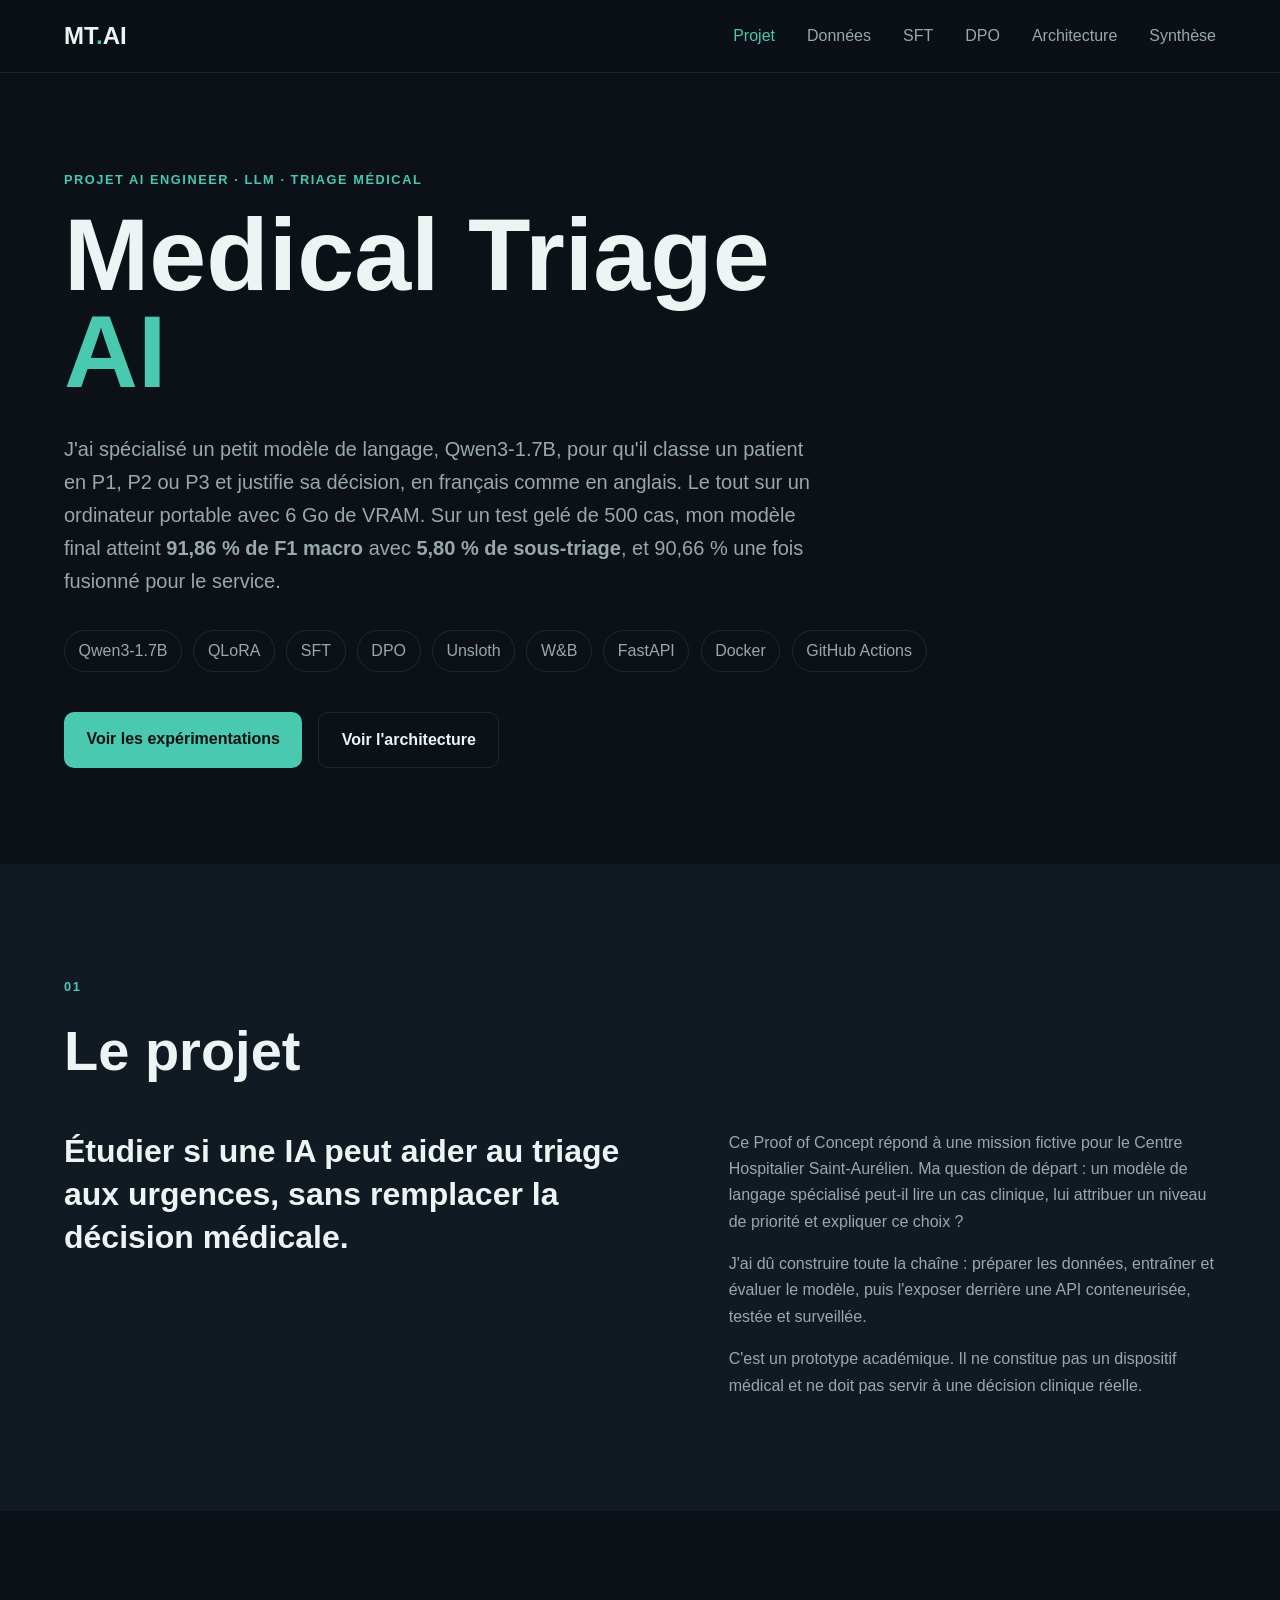
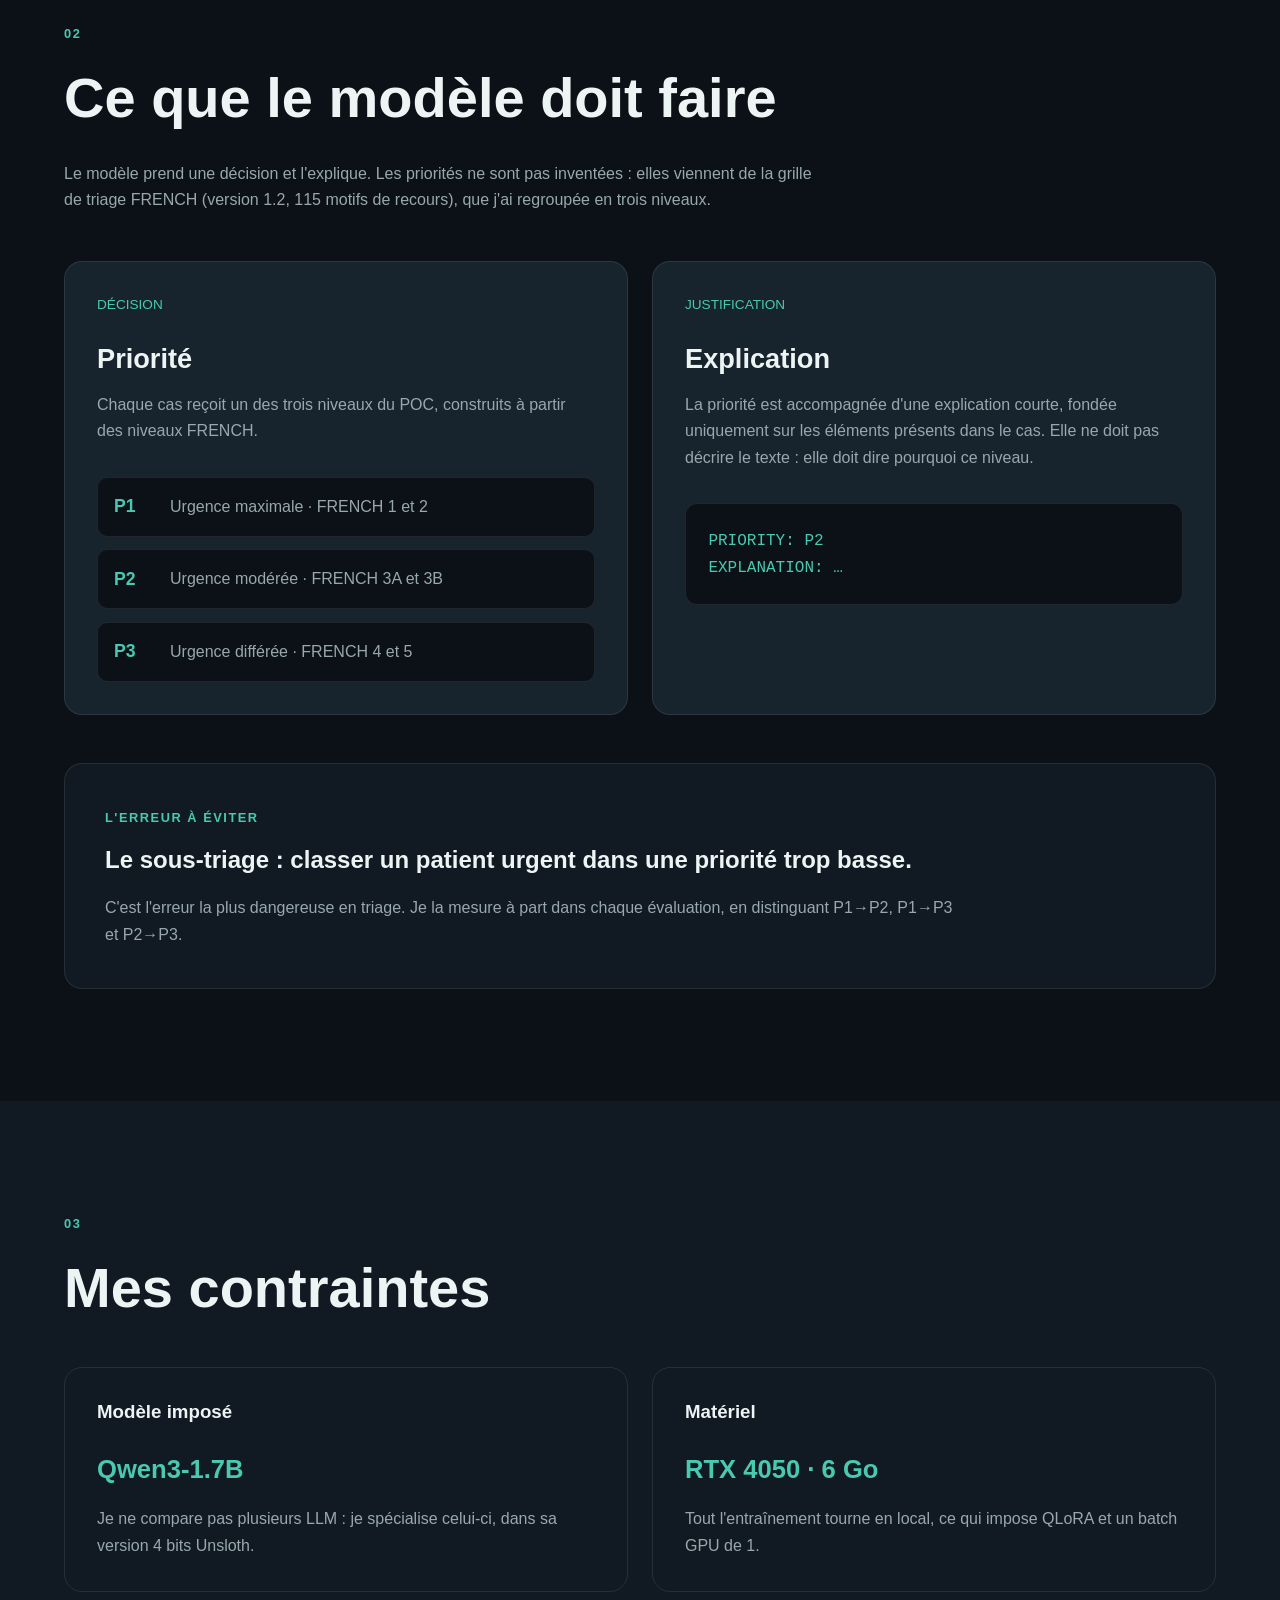
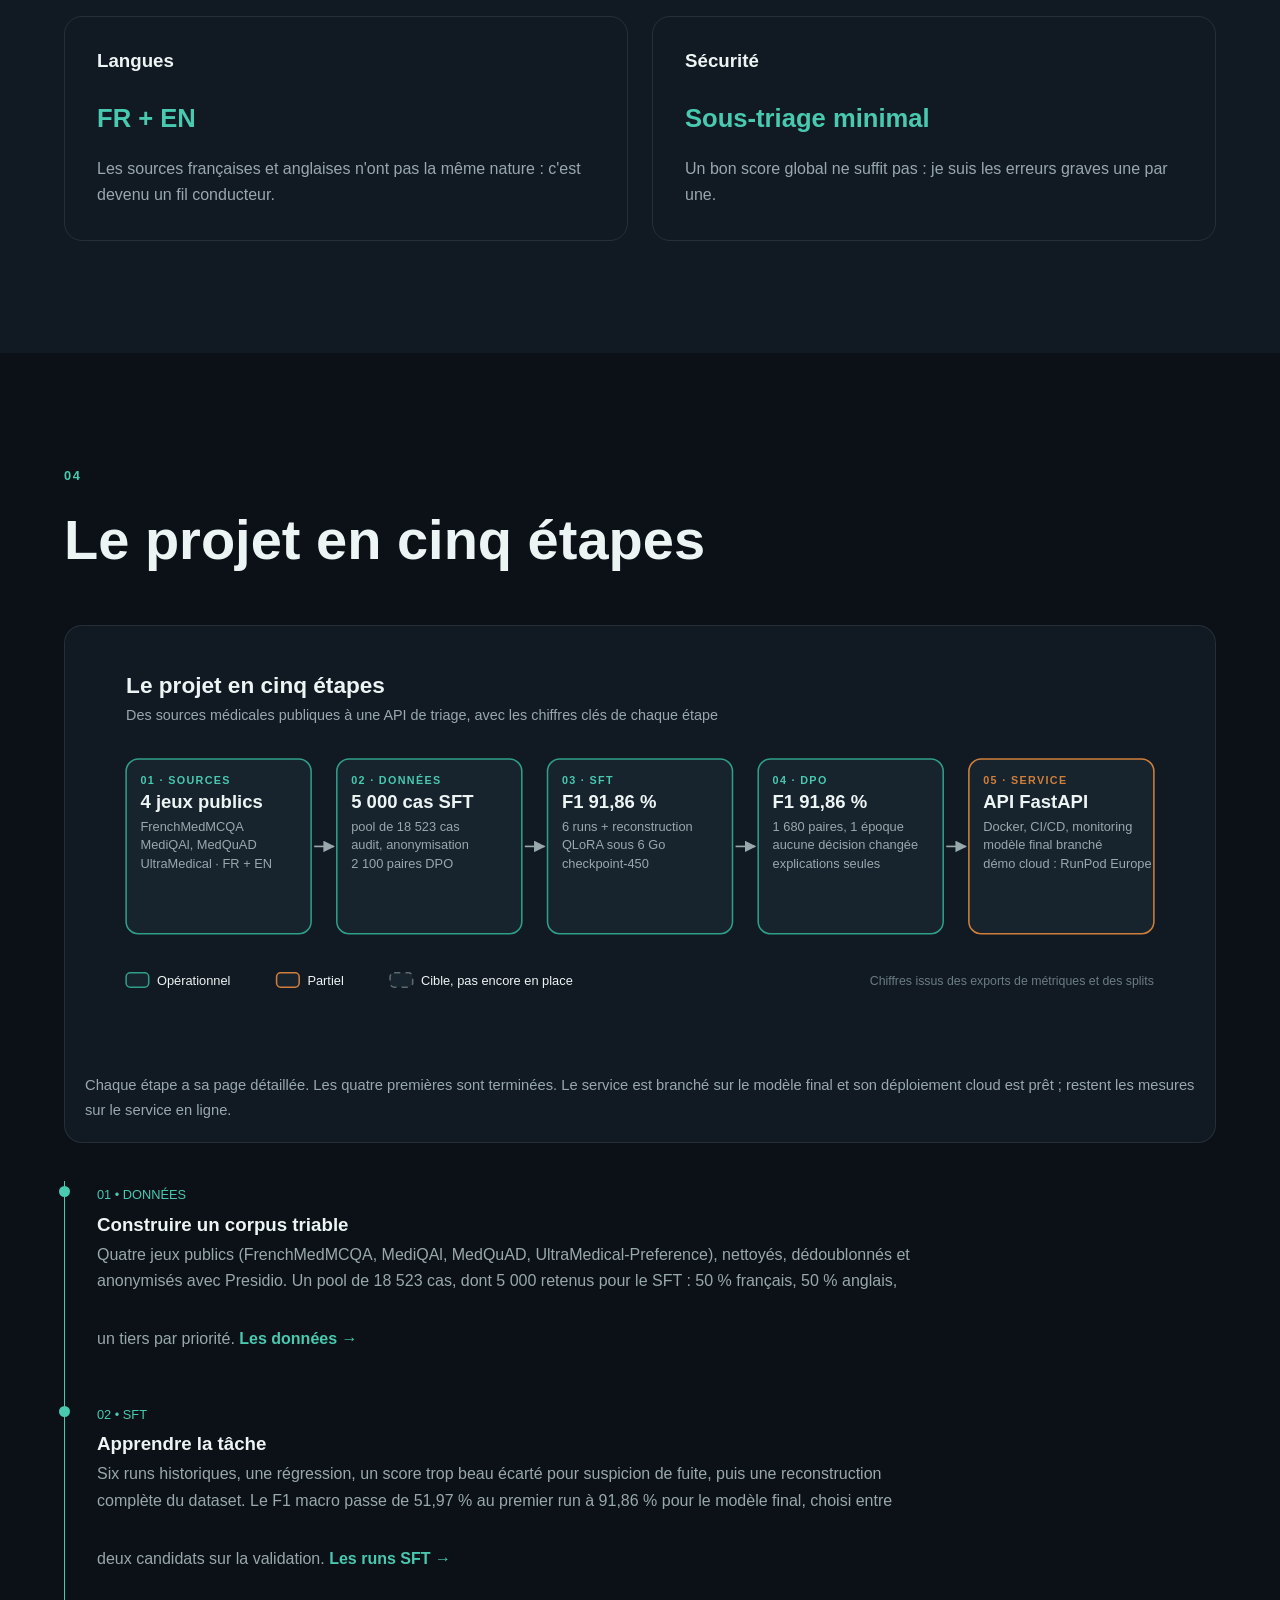
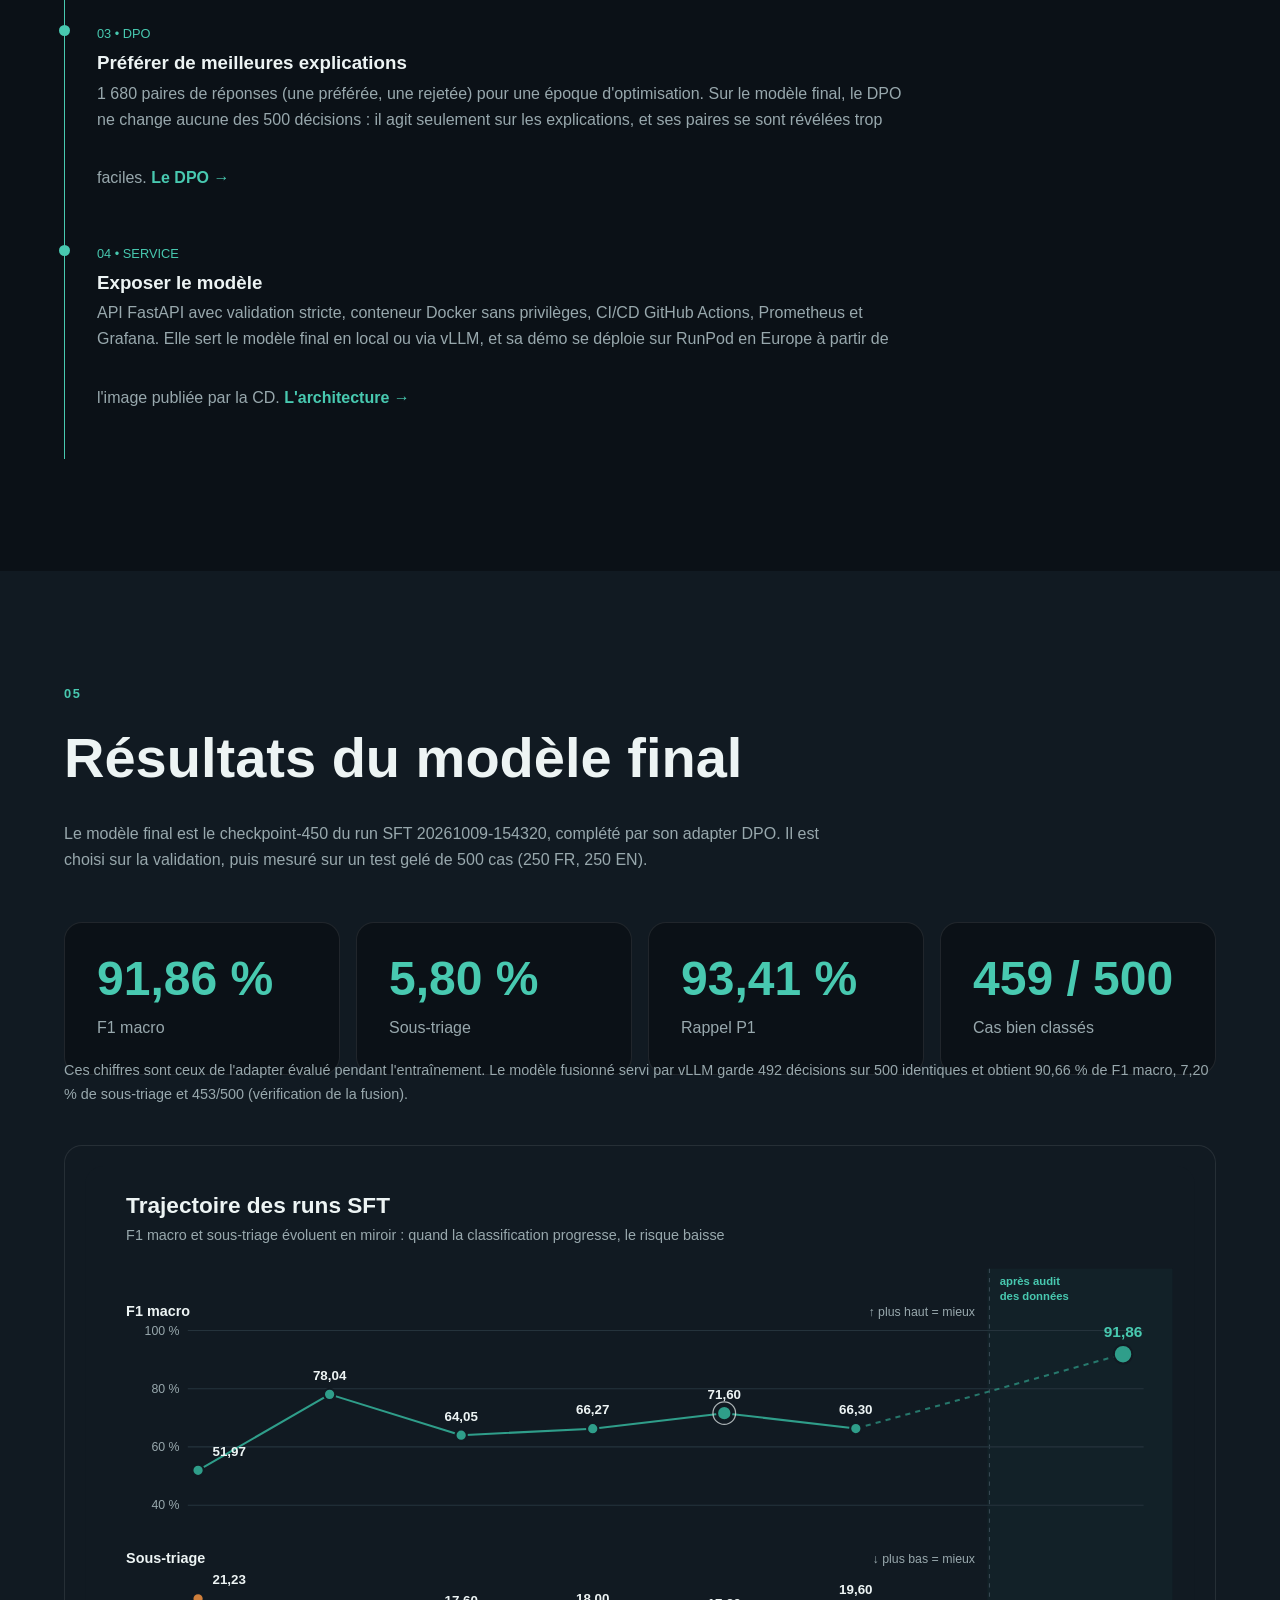
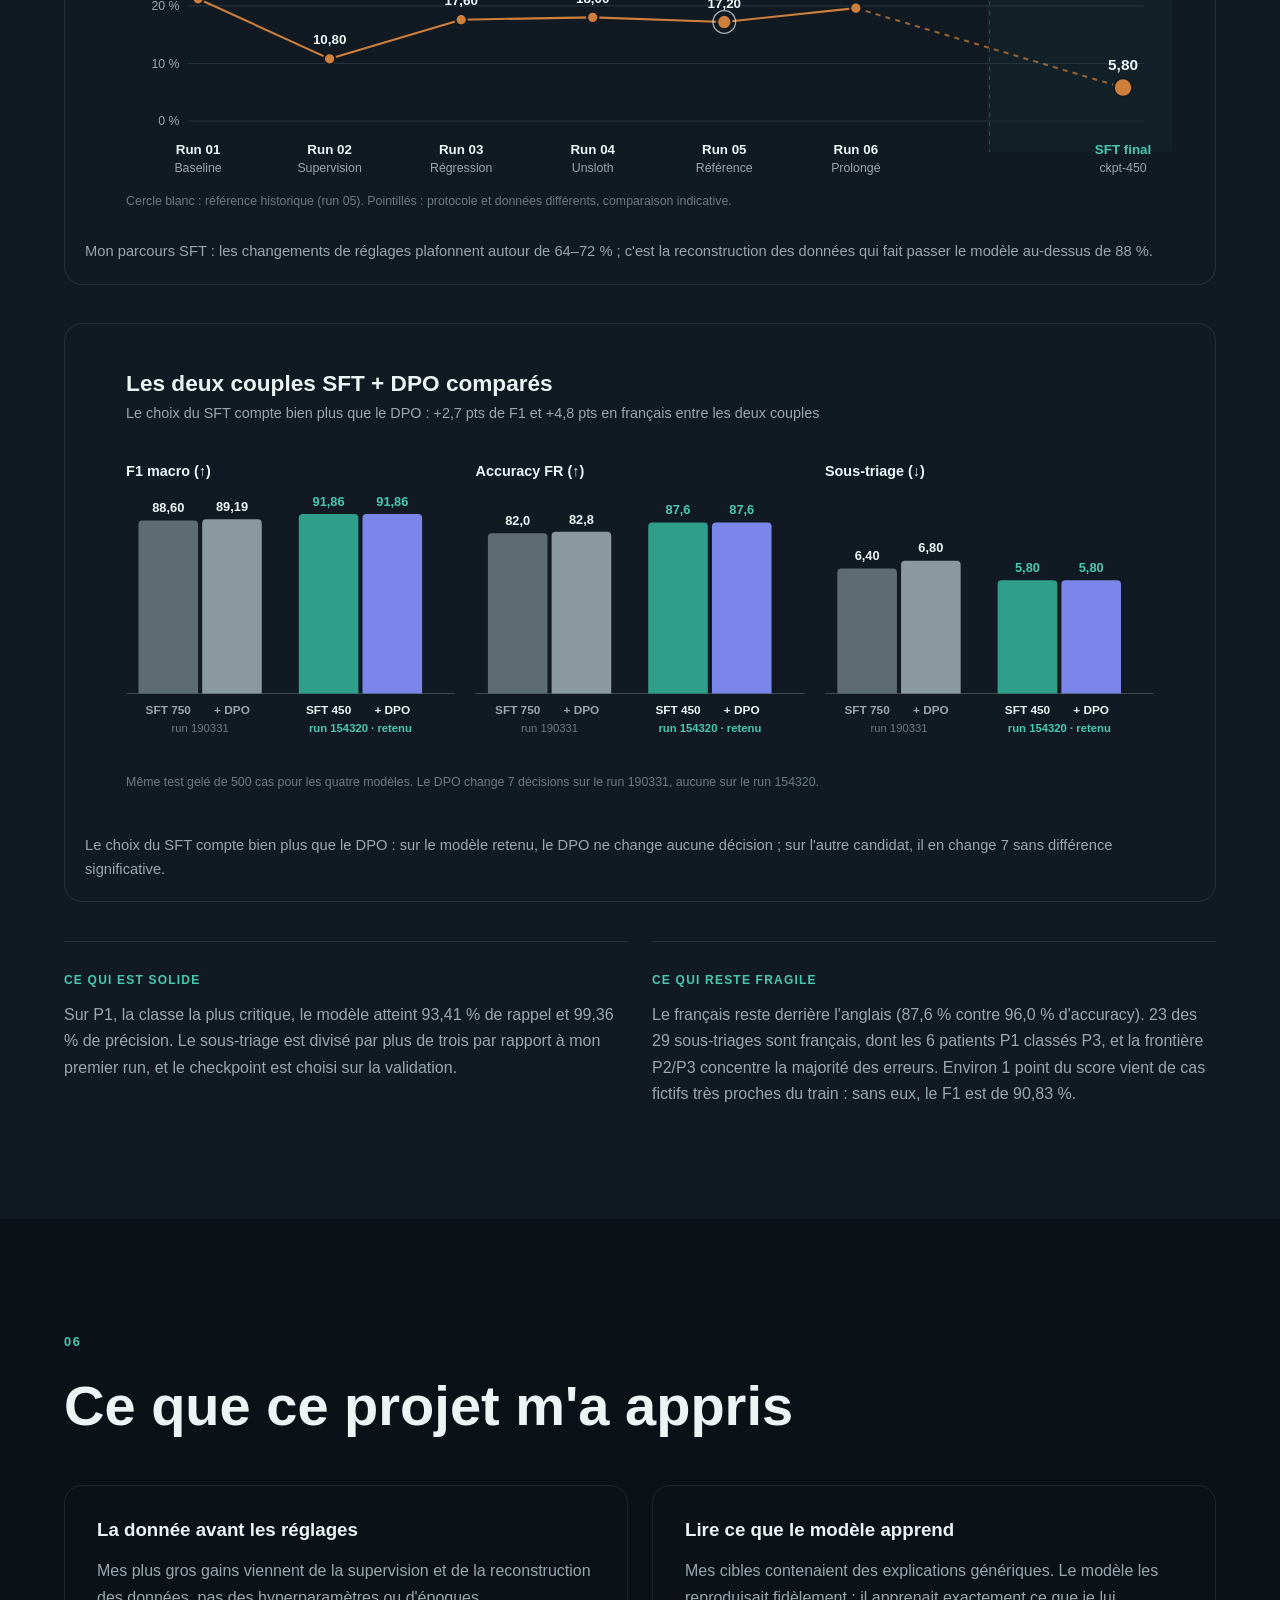
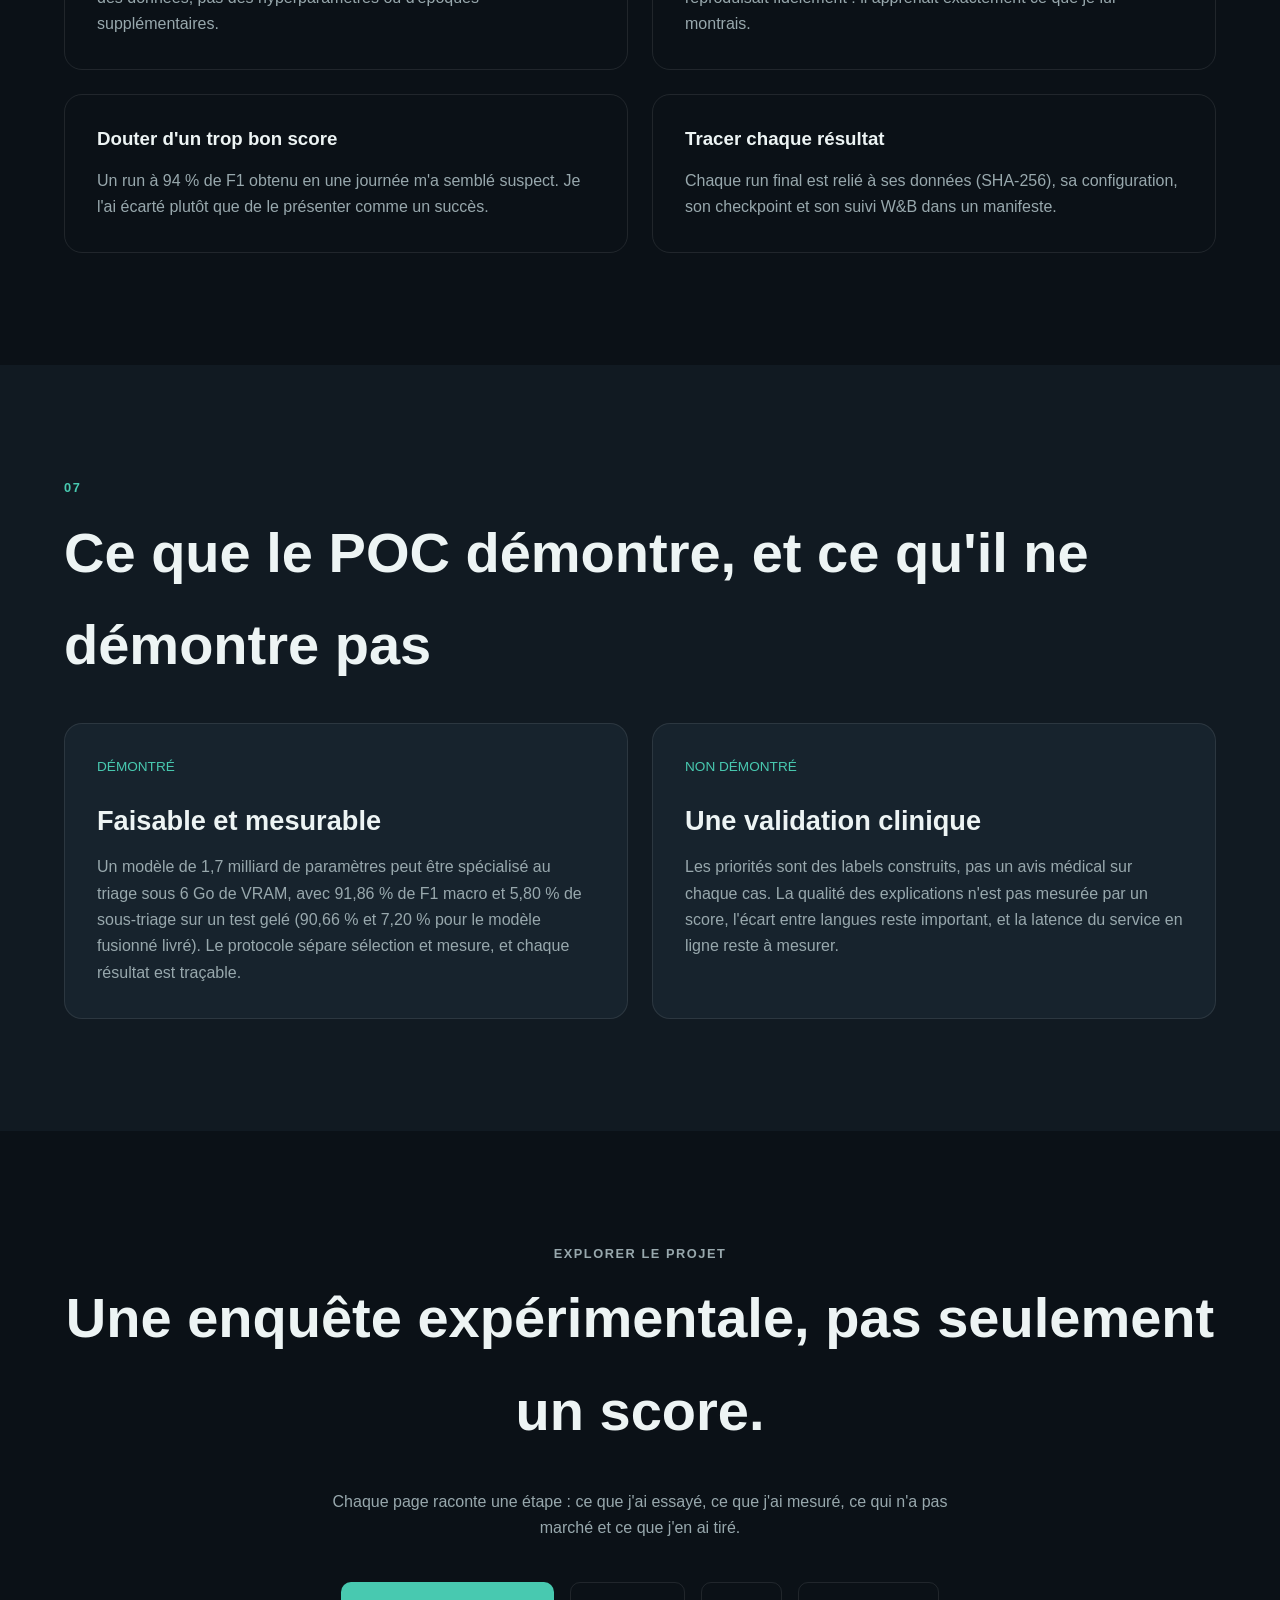
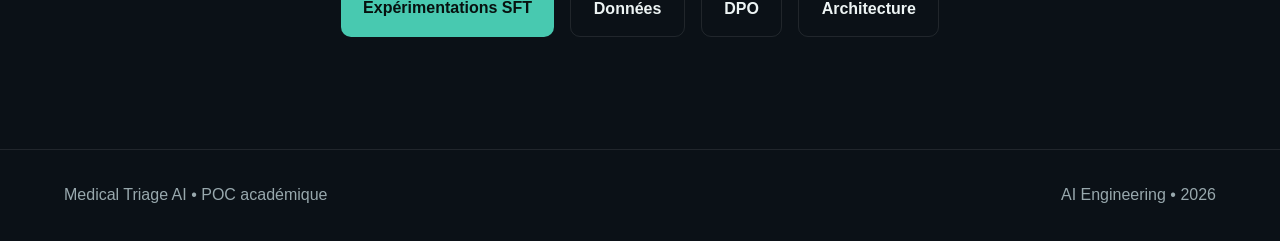
==== commit 2f3b2759: "Doc : déploiement RunPod décrit, ne restent que les mesures en ligne" ====
--- a/docs/index.html
+++ b/docs/index.html
@@ -141,7 +141,7 @@
 <text x="874.0" y="158.0" fill="#edf4f4" font-size="18" font-family="Inter, 'Segoe UI', Arial, sans-serif" text-anchor="start" font-weight="700" >API FastAPI</text>
 <text x="874.0" y="180.0" fill="#98a8ad" font-size="12.5" font-family="Inter, 'Segoe UI', Arial, sans-serif" text-anchor="start" font-weight="normal" >Docker, CI/CD, monitoring</text>
 <text x="874.0" y="198.0" fill="#98a8ad" font-size="12.5" font-family="Inter, 'Segoe UI', Arial, sans-serif" text-anchor="start" font-weight="normal" >modèle final branché</text>
-<text x="874.0" y="216.0" fill="#98a8ad" font-size="12.5" font-family="Inter, 'Segoe UI', Arial, sans-serif" text-anchor="start" font-weight="normal" >déploiement cloud à faire</text>
+<text x="874.0" y="216.0" fill="#98a8ad" font-size="12.5" font-family="Inter, 'Segoe UI', Arial, sans-serif" text-anchor="start" font-weight="normal" >démo cloud : RunPod Europe</text>
 <rect x="40" y="318" width="22" height="14" rx="4" fill="#17232d" stroke="#2f9e8a" stroke-width="1.5"/>
 <text x="70.0" y="330.0" fill="#edf4f4" font-size="12.5" font-family="Inter, 'Segoe UI', Arial, sans-serif" text-anchor="start" font-weight="normal" >Opérationnel</text>
 <rect x="186.4" y="318" width="22" height="14" rx="4" fill="#17232d" stroke="#cf7f3c" stroke-width="1.5"/>
@@ -149,12 +149,12 @@
 <rect x="296.8" y="318" width="22" height="14" rx="4" fill="#17232d" stroke="#5d6b73" stroke-width="1.5" stroke-dasharray="6 5"/>
 <text x="326.8" y="330.0" fill="#edf4f4" font-size="12.5" font-family="Inter, 'Segoe UI', Arial, sans-serif" text-anchor="start" font-weight="normal" >Cible, pas encore en place</text>
 <text x="1040.0" y="330.0" fill="#6b7c83" font-size="12" font-family="Inter, 'Segoe UI', Arial, sans-serif" text-anchor="end" font-weight="normal" >Chiffres issus des exports de métriques et des splits</text>
-</svg><figcaption>Chaque étape a sa page détaillée. Les quatre premières sont terminées. Le service est branché sur le modèle final ; il reste à le déployer sur le cloud.</figcaption></figure>
+</svg><figcaption>Chaque étape a sa page détaillée. Les quatre premières sont terminées. Le service est branché sur le modèle final et son déploiement cloud est prêt ; restent les mesures sur le service en ligne.</figcaption></figure>
 <div class="timeline">
 <div class="timeline-item"><span>01 • Données</span><h3>Construire un corpus triable</h3><p>Quatre jeux publics (FrenchMedMCQA, MediQAl, MedQuAD, UltraMedical-Preference), nettoyés, dédoublonnés et anonymisés avec Presidio. Un pool de 18 523 cas, dont 5 000 retenus pour le SFT : 50 % français, 50 % anglais, un tiers par priorité. <a class="project-link" href="data.html">Les données →</a></p></div>
 <div class="timeline-item"><span>02 • SFT</span><h3>Apprendre la tâche</h3><p>Six runs historiques, une régression, un score trop beau écarté pour suspicion de fuite, puis une reconstruction complète du dataset. Le F1 macro passe de 51,97 % au premier run à 91,86 % pour le modèle final, choisi entre deux candidats sur la validation. <a class="project-link" href="experiments.html">Les runs SFT →</a></p></div>
 <div class="timeline-item"><span>03 • DPO</span><h3>Préférer de meilleures explications</h3><p>1 680 paires de réponses (une préférée, une rejetée) pour une époque d'optimisation. Sur le modèle final, le DPO ne change aucune des 500 décisions : il agit seulement sur les explications, et ses paires se sont révélées trop faciles. <a class="project-link" href="dpo.html">Le DPO →</a></p></div>
-<div class="timeline-item"><span>04 • Service</span><h3>Exposer le modèle</h3><p>API FastAPI avec validation stricte, conteneur Docker sans privilèges, CI/CD GitHub Actions, Prometheus et Grafana. Elle sert le modèle final en local ou via vLLM ; le déploiement cloud reste à faire. <a class="project-link" href="architecture.html">L'architecture →</a></p></div>
+<div class="timeline-item"><span>04 • Service</span><h3>Exposer le modèle</h3><p>API FastAPI avec validation stricte, conteneur Docker sans privilèges, CI/CD GitHub Actions, Prometheus et Grafana. Elle sert le modèle final en local ou via vLLM, et sa démo se déploie sur RunPod en Europe à partir de l'image publiée par la CD. <a class="project-link" href="architecture.html">L'architecture →</a></p></div>
 </div>
 </div>
 </section>
@@ -339,7 +339,7 @@
 <article class="project-card">
 <div class="project-top"><span class="project-type">NON DÉMONTRÉ</span></div>
 <h3>Une validation clinique</h3>
-<p>Les priorités sont des labels construits, pas un avis médical sur chaque cas. La qualité des explications n'est pas mesurée par un score, l'écart entre langues reste important, et le service n'est pas encore déployé sur le cloud.</p>
+<p>Les priorités sont des labels construits, pas un avis médical sur chaque cas. La qualité des explications n'est pas mesurée par un score, l'écart entre langues reste important, et la latence du service en ligne reste à mesurer.</p>
 </article>
 </div>
 </div>
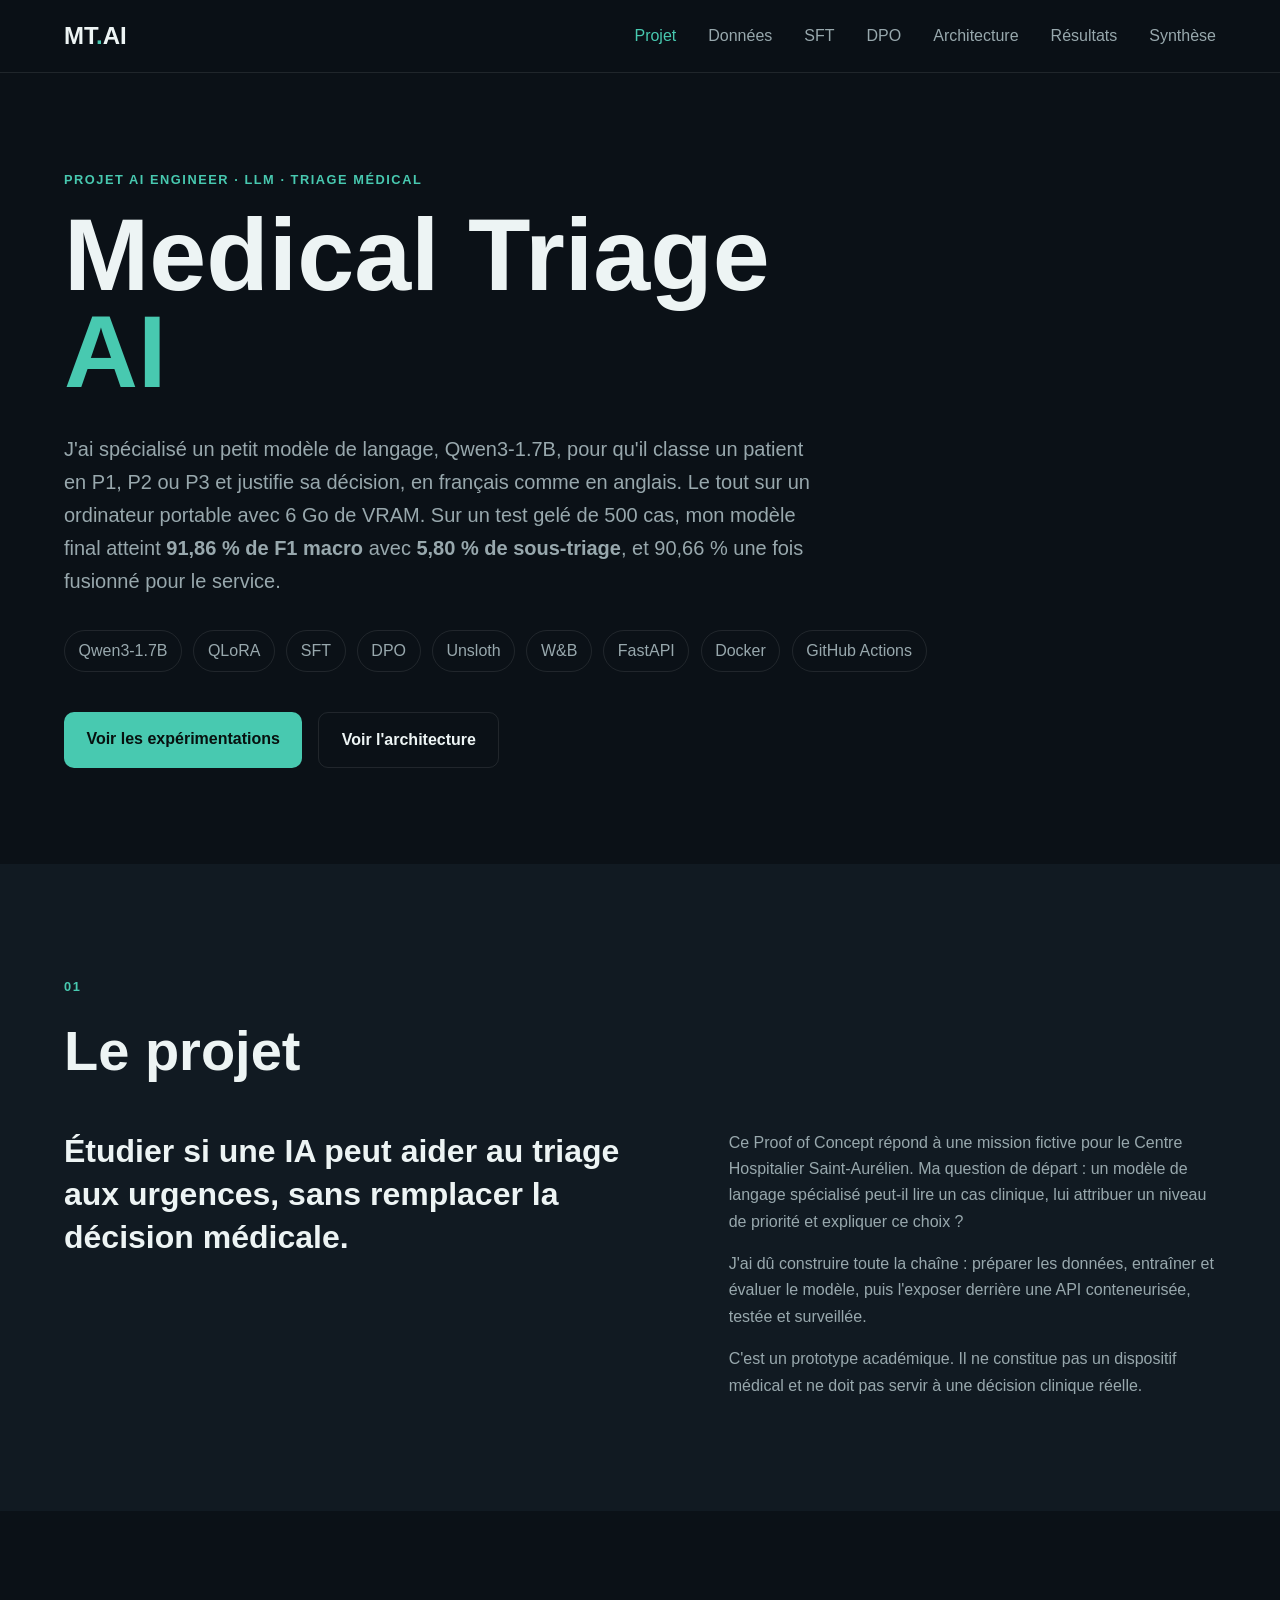
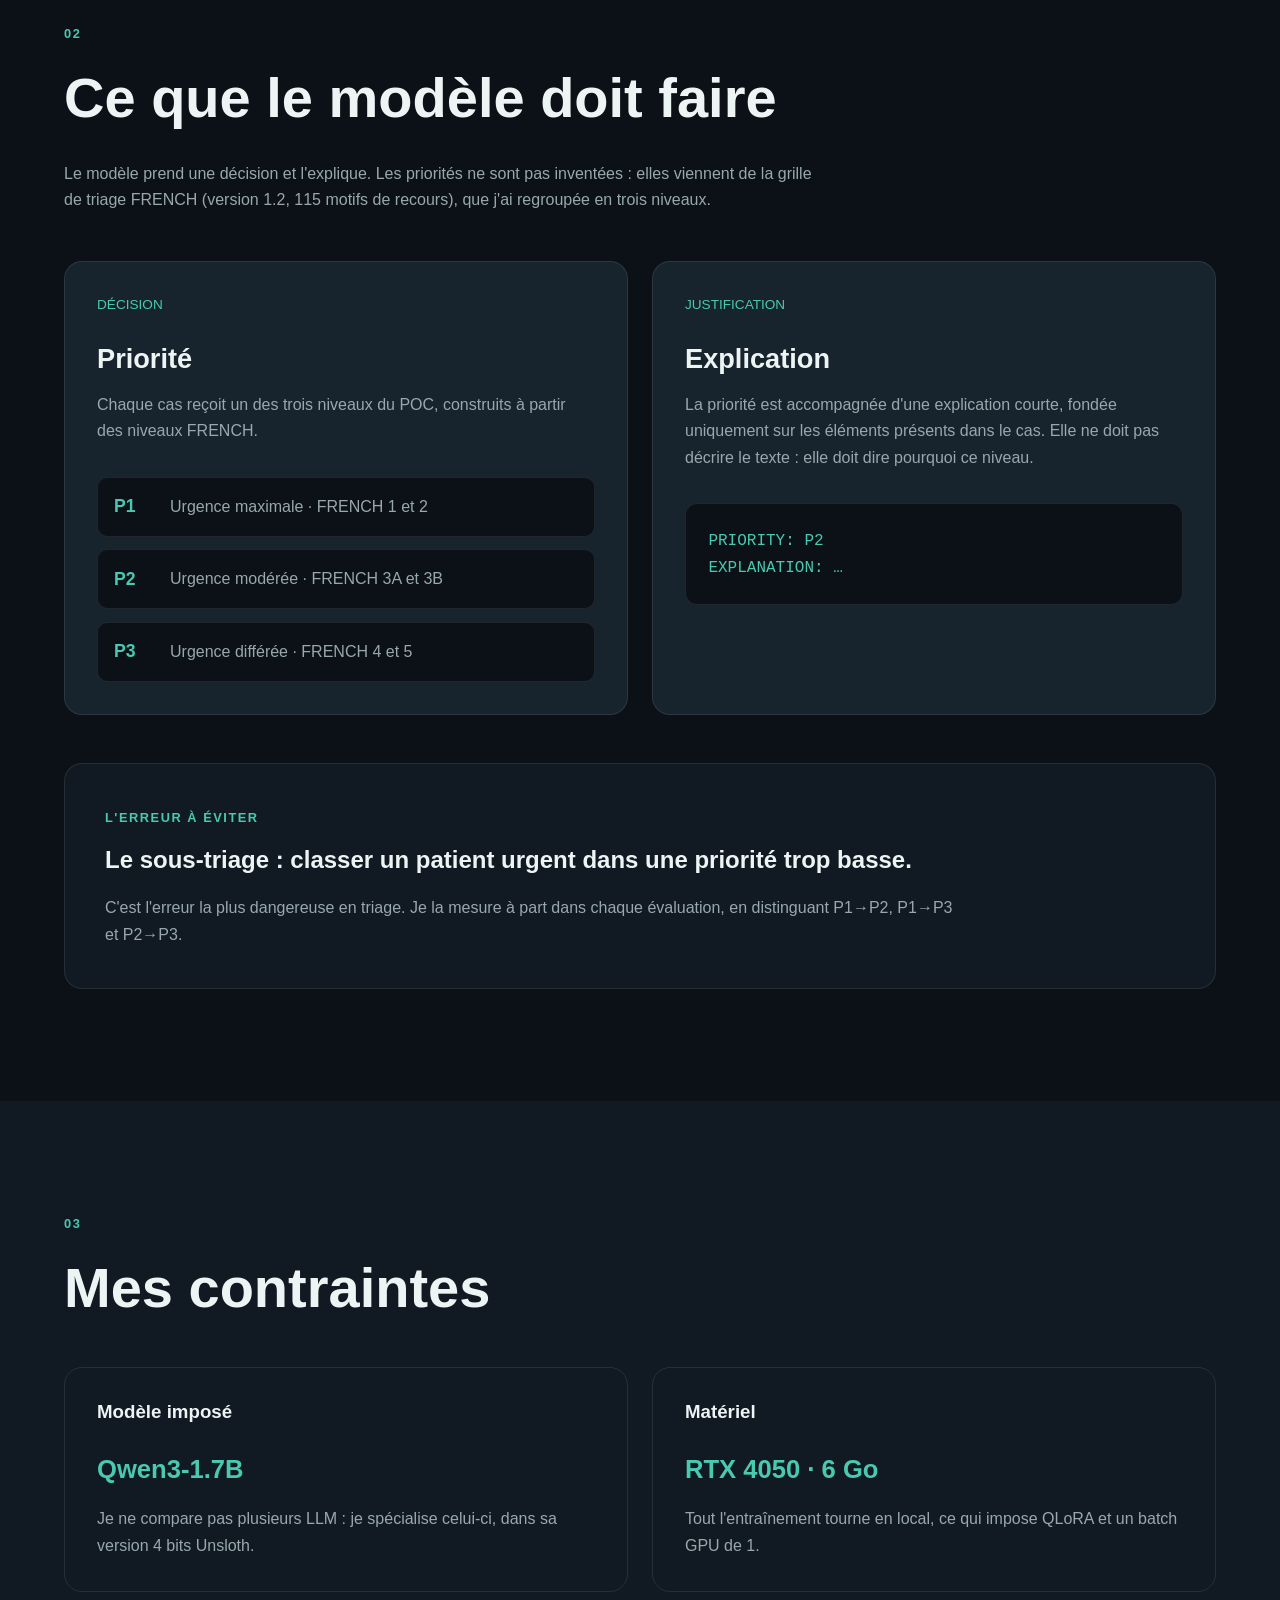
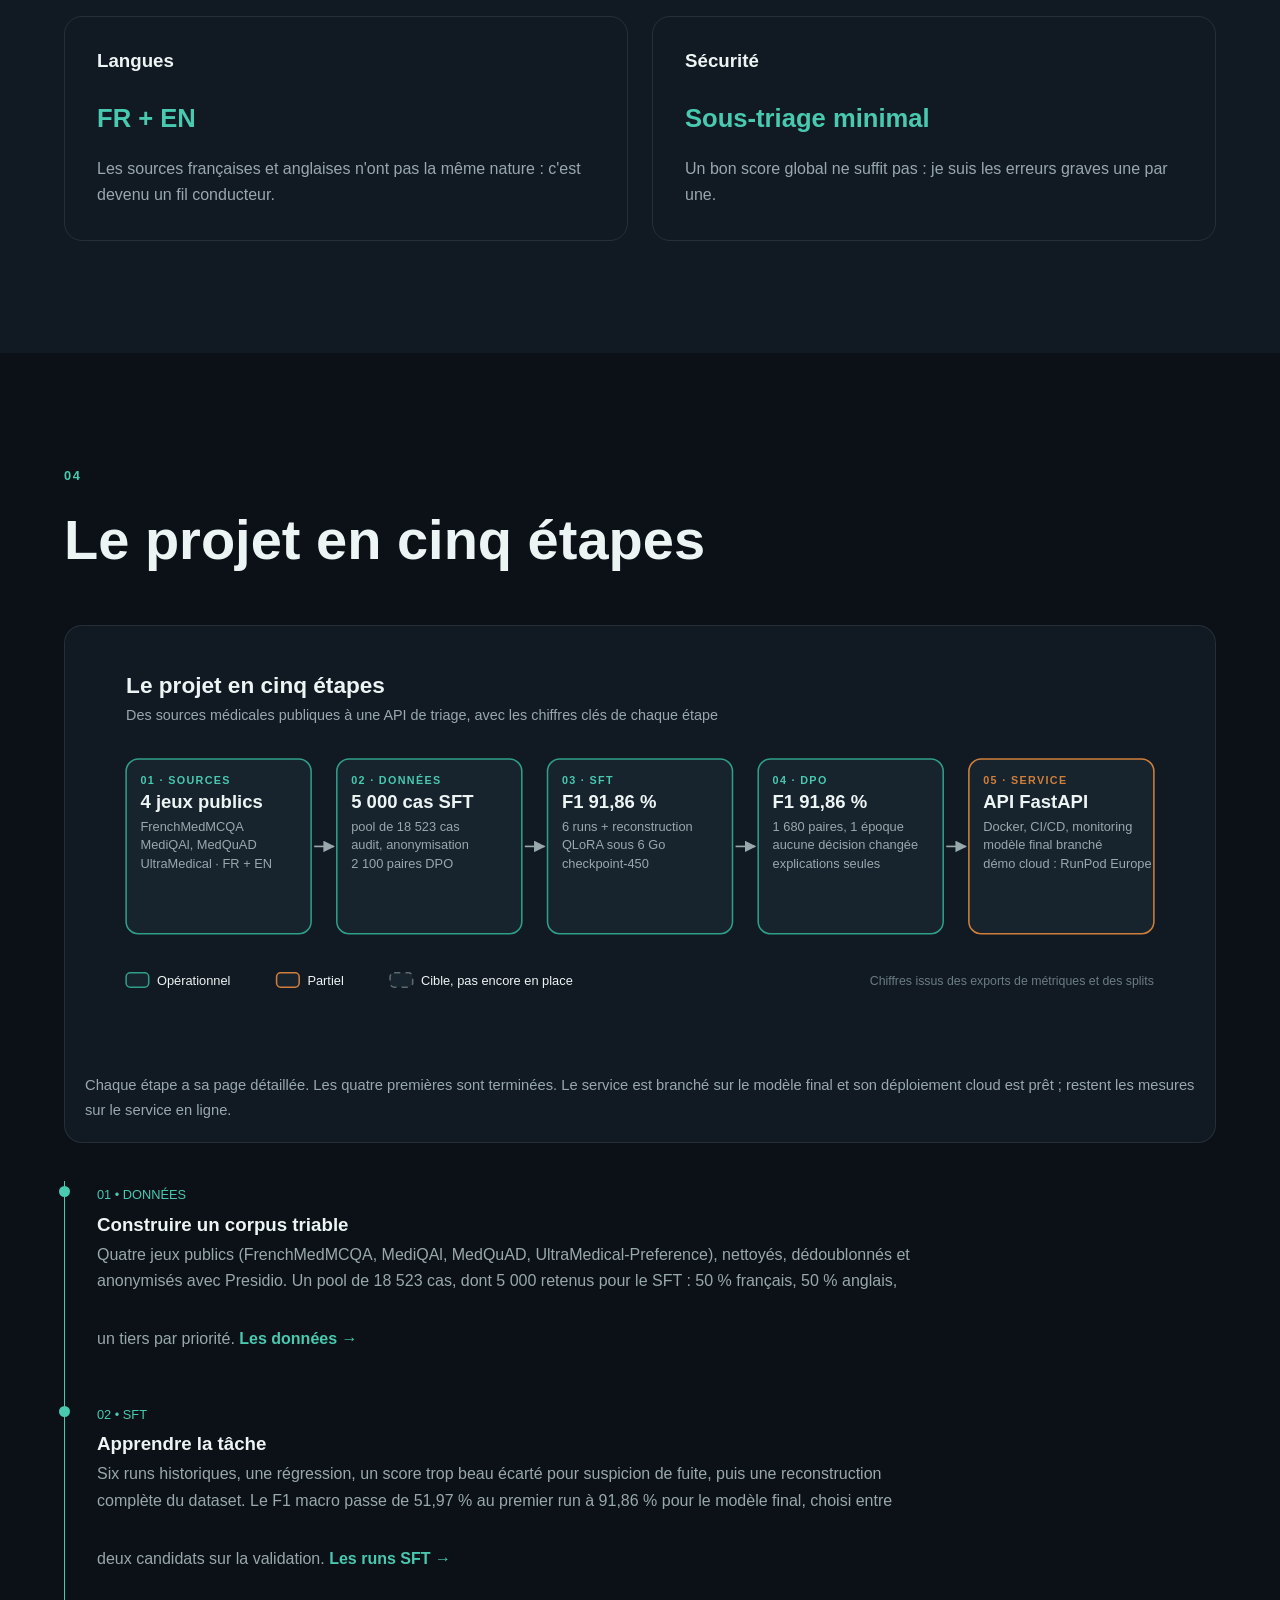
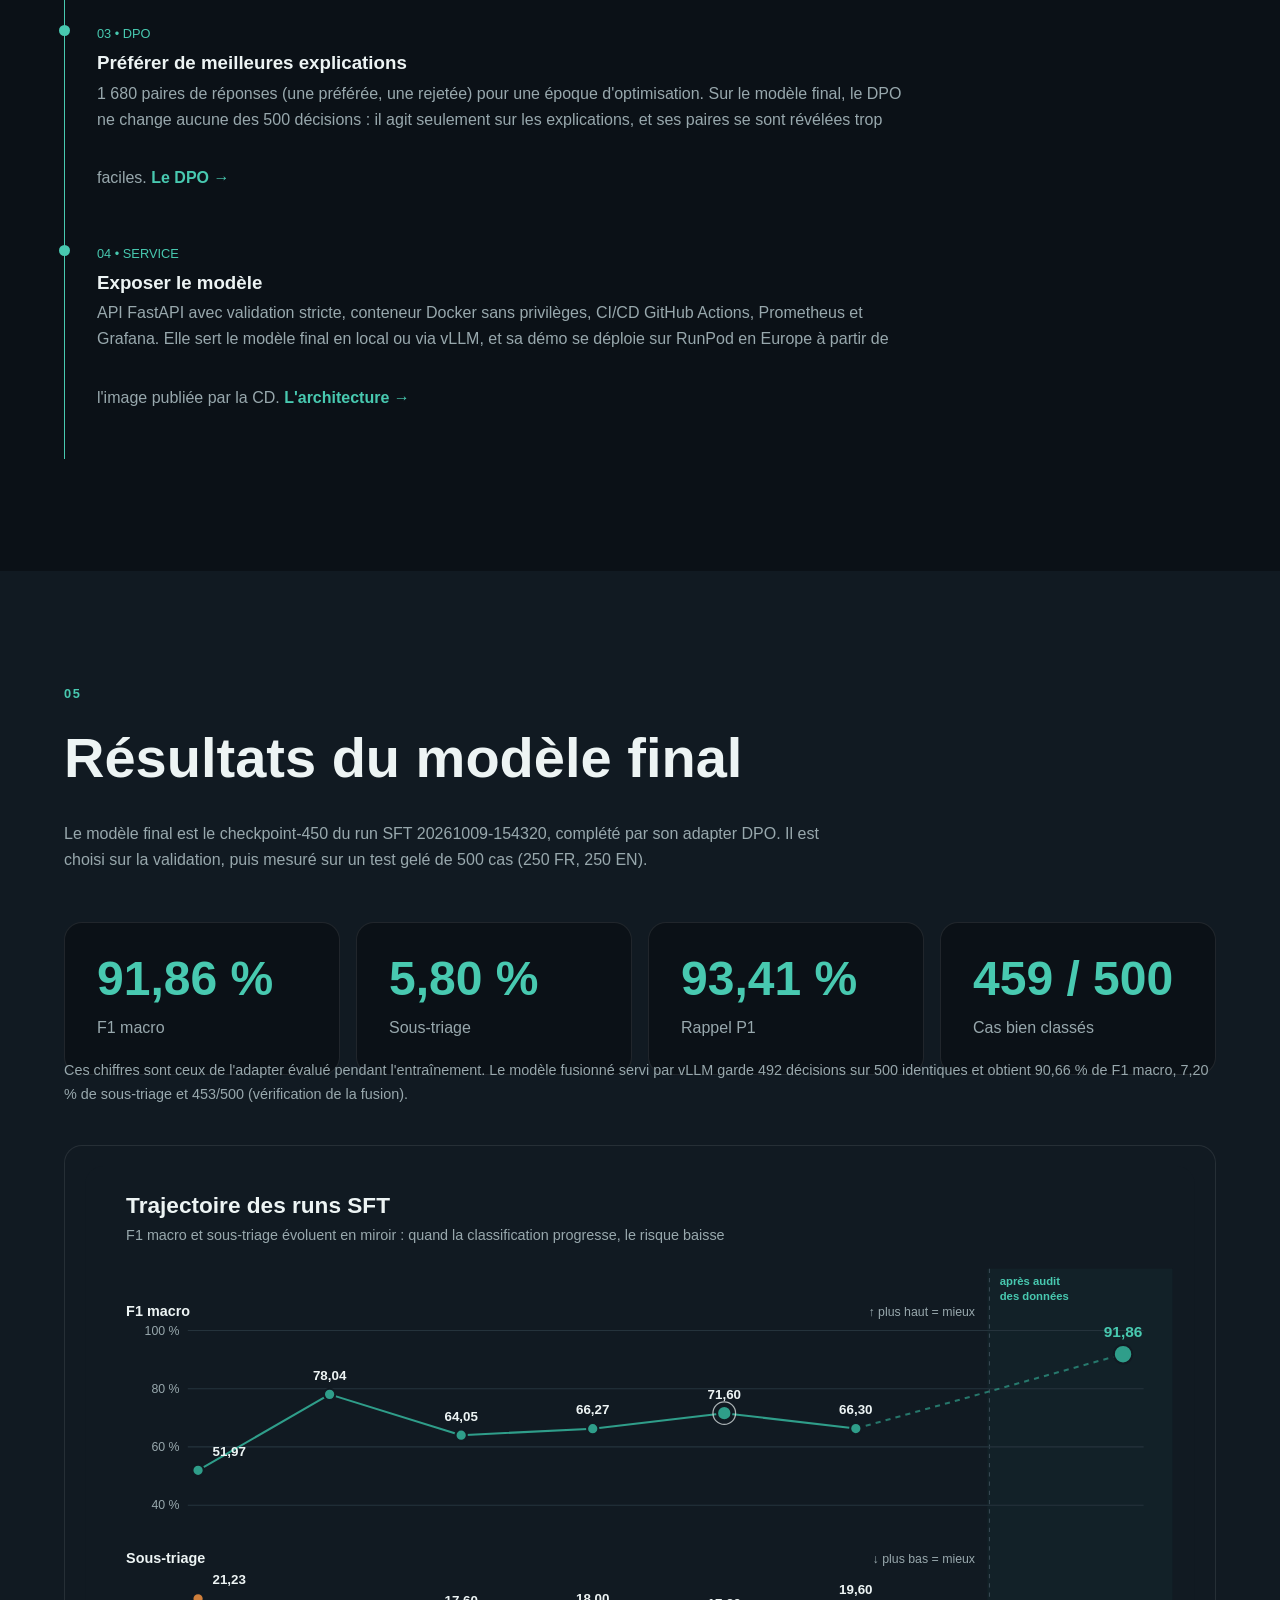
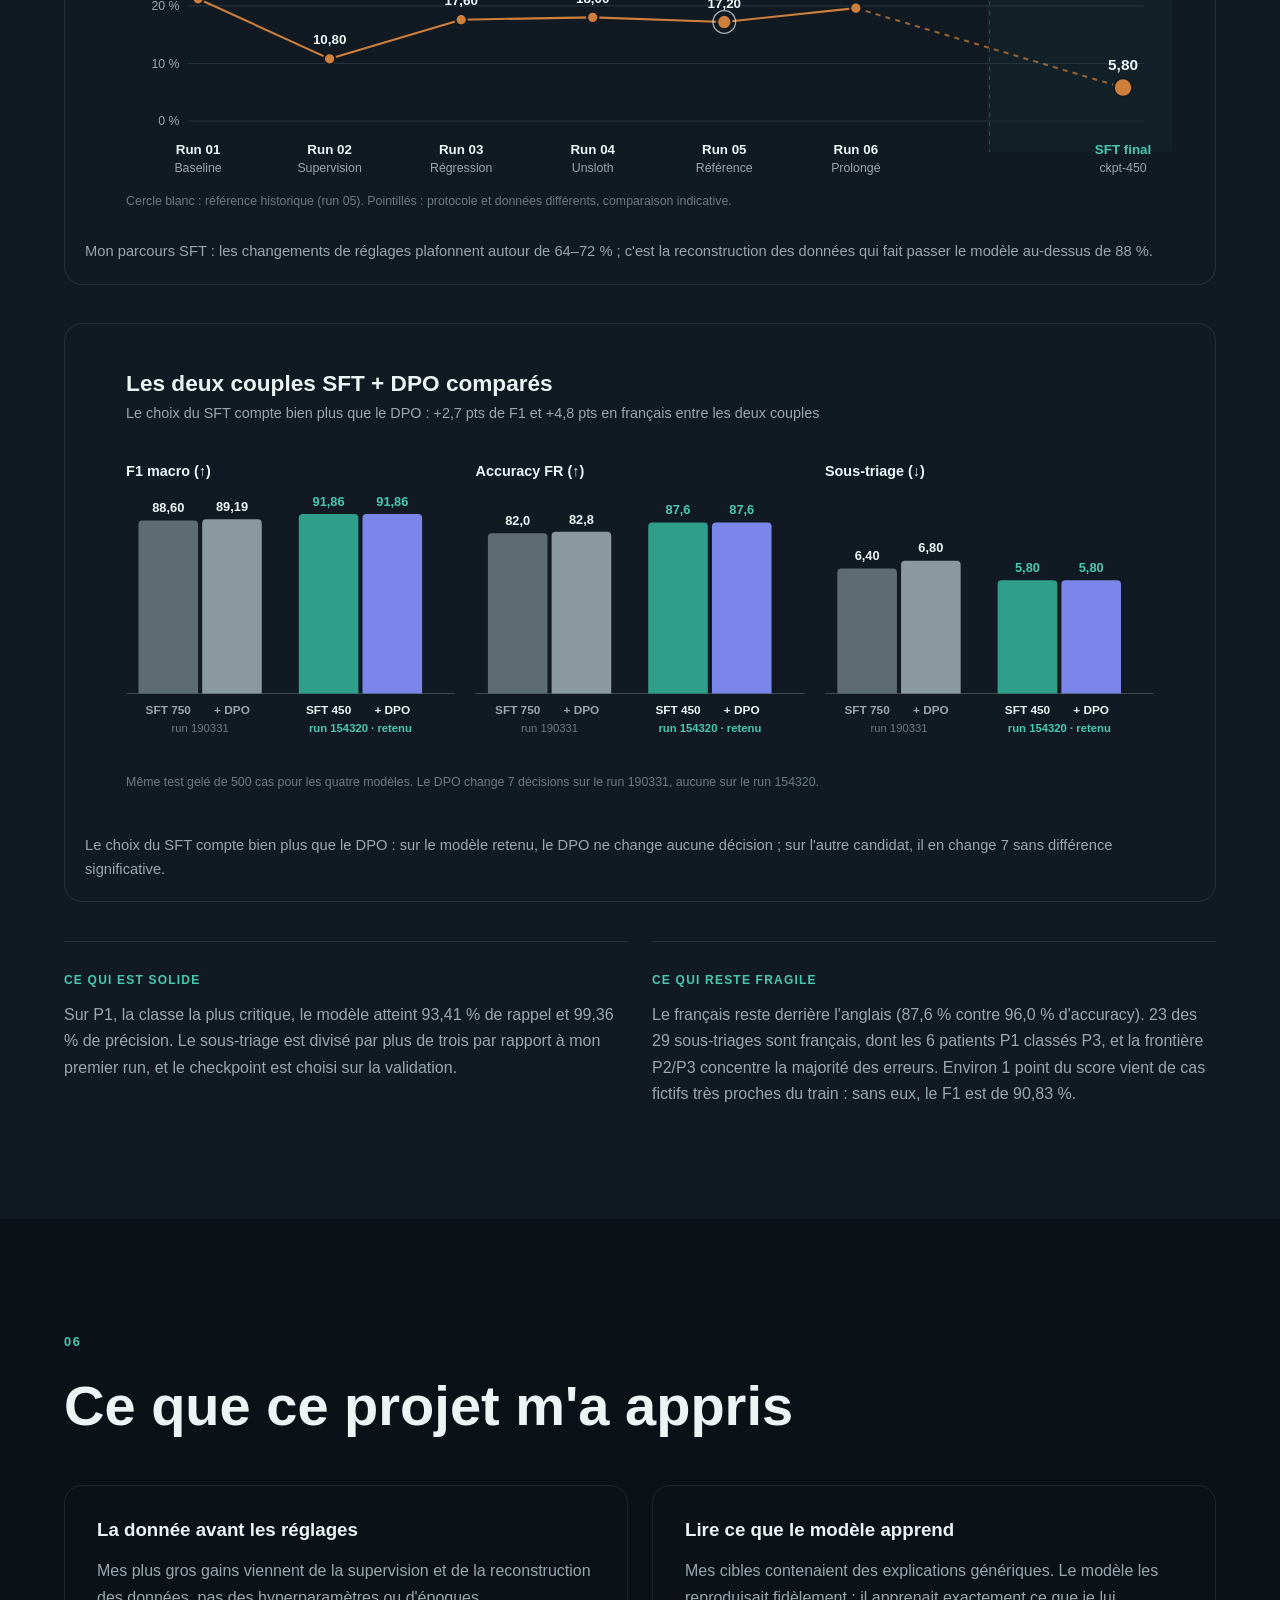
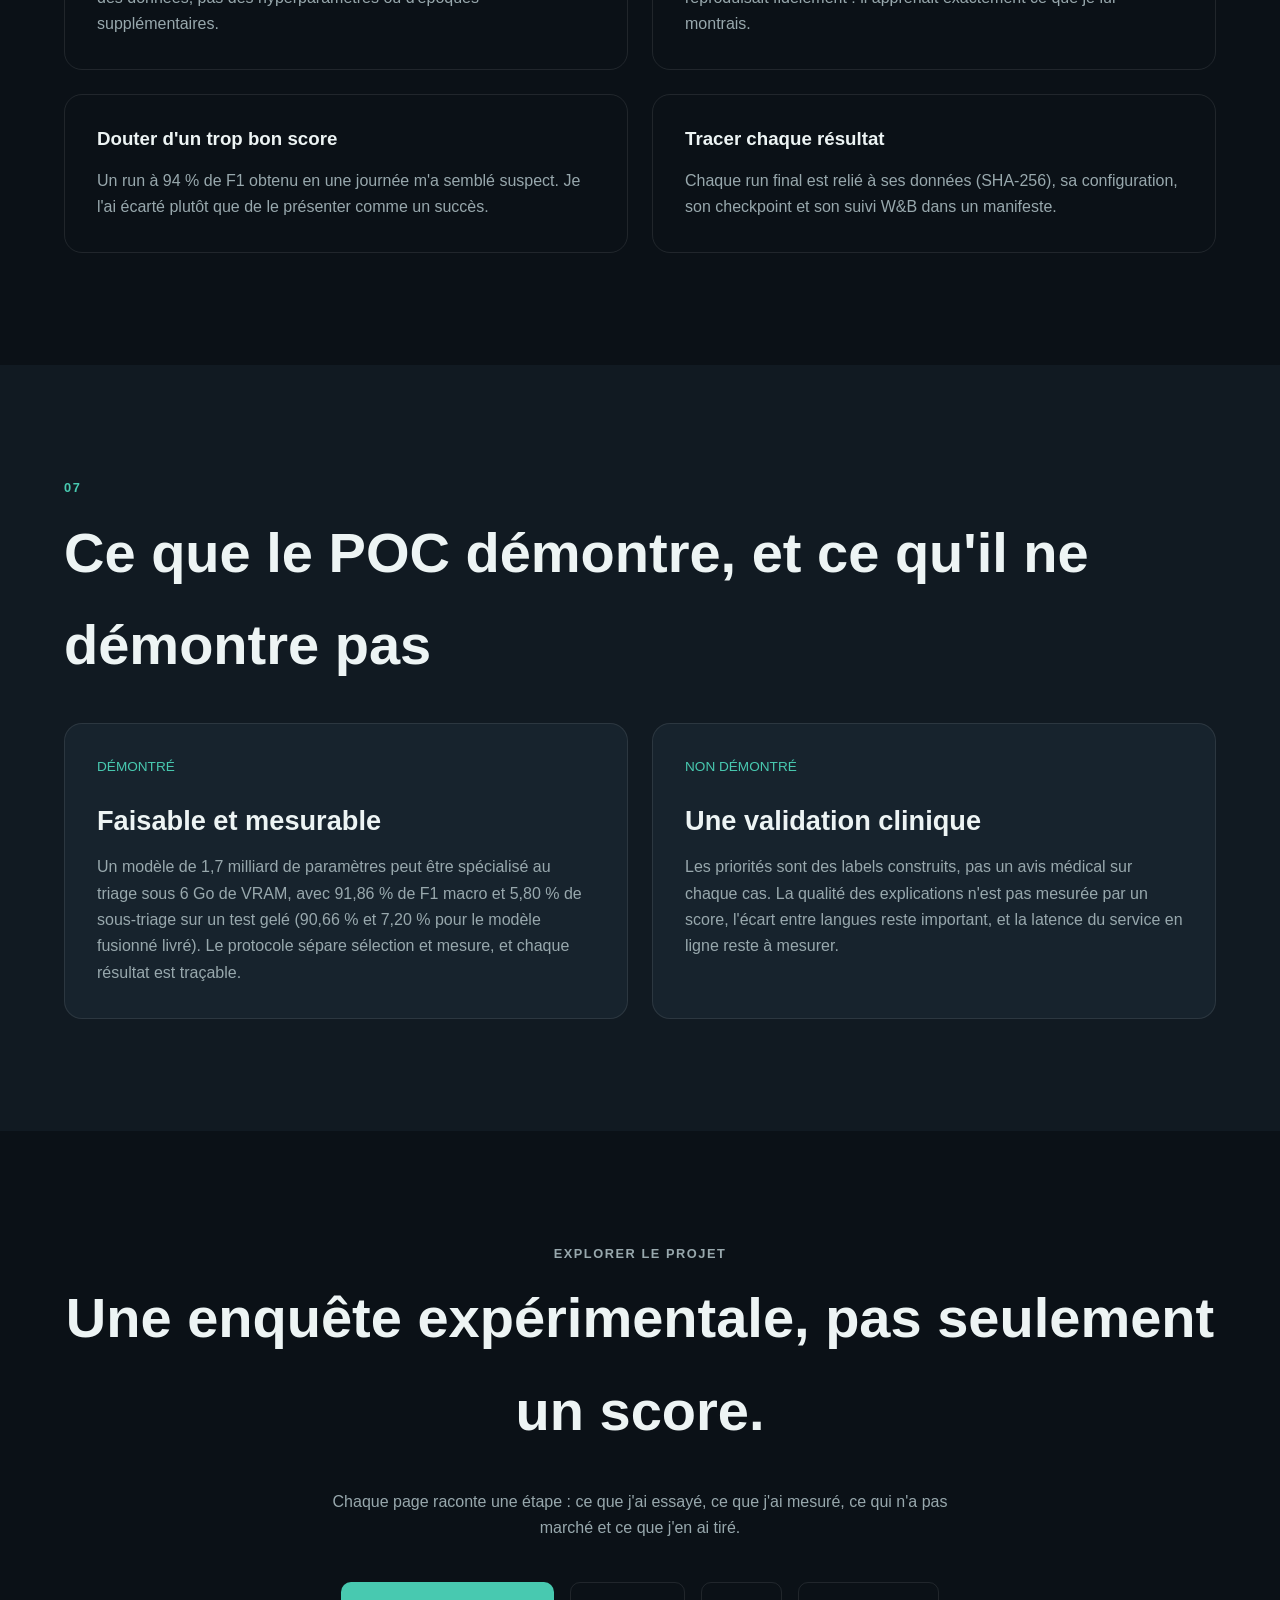
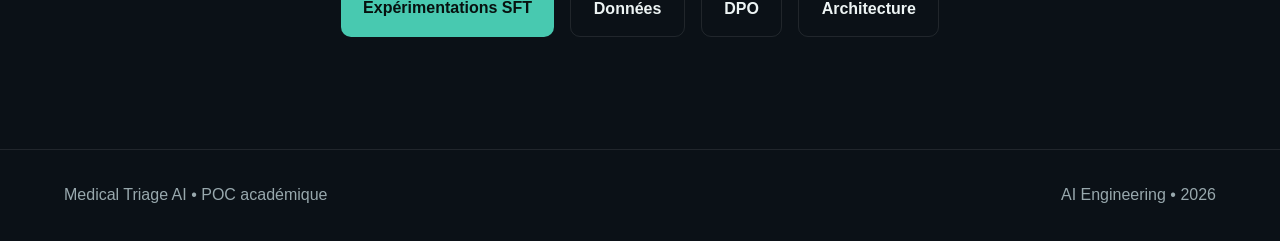
==== commit ec8d4460: "DPO réaligné, comparaison des explications, test sur cas inédits, page Résultats" ====
--- a/docs/index.html
+++ b/docs/index.html
@@ -11,7 +11,7 @@
 <header class="header">
 <nav class="nav container">
 <a class="logo" href="index.html">MT<span>.</span>AI</a>
-<div class="nav-links"><a class="active" href="index.html">Projet</a><a href="data.html">Données</a><a href="experiments.html">SFT</a><a href="dpo.html">DPO</a><a href="architecture.html">Architecture</a><a href="synthese.html">Synthèse</a></div>
+<div class="nav-links"><a class="active" href="index.html">Projet</a><a href="data.html">Données</a><a href="experiments.html">SFT</a><a href="dpo.html">DPO</a><a href="architecture.html">Architecture</a><a href="resultats.html">Résultats</a><a href="synthese.html">Synthèse</a></div>
 </nav>
 </header>
 <main>
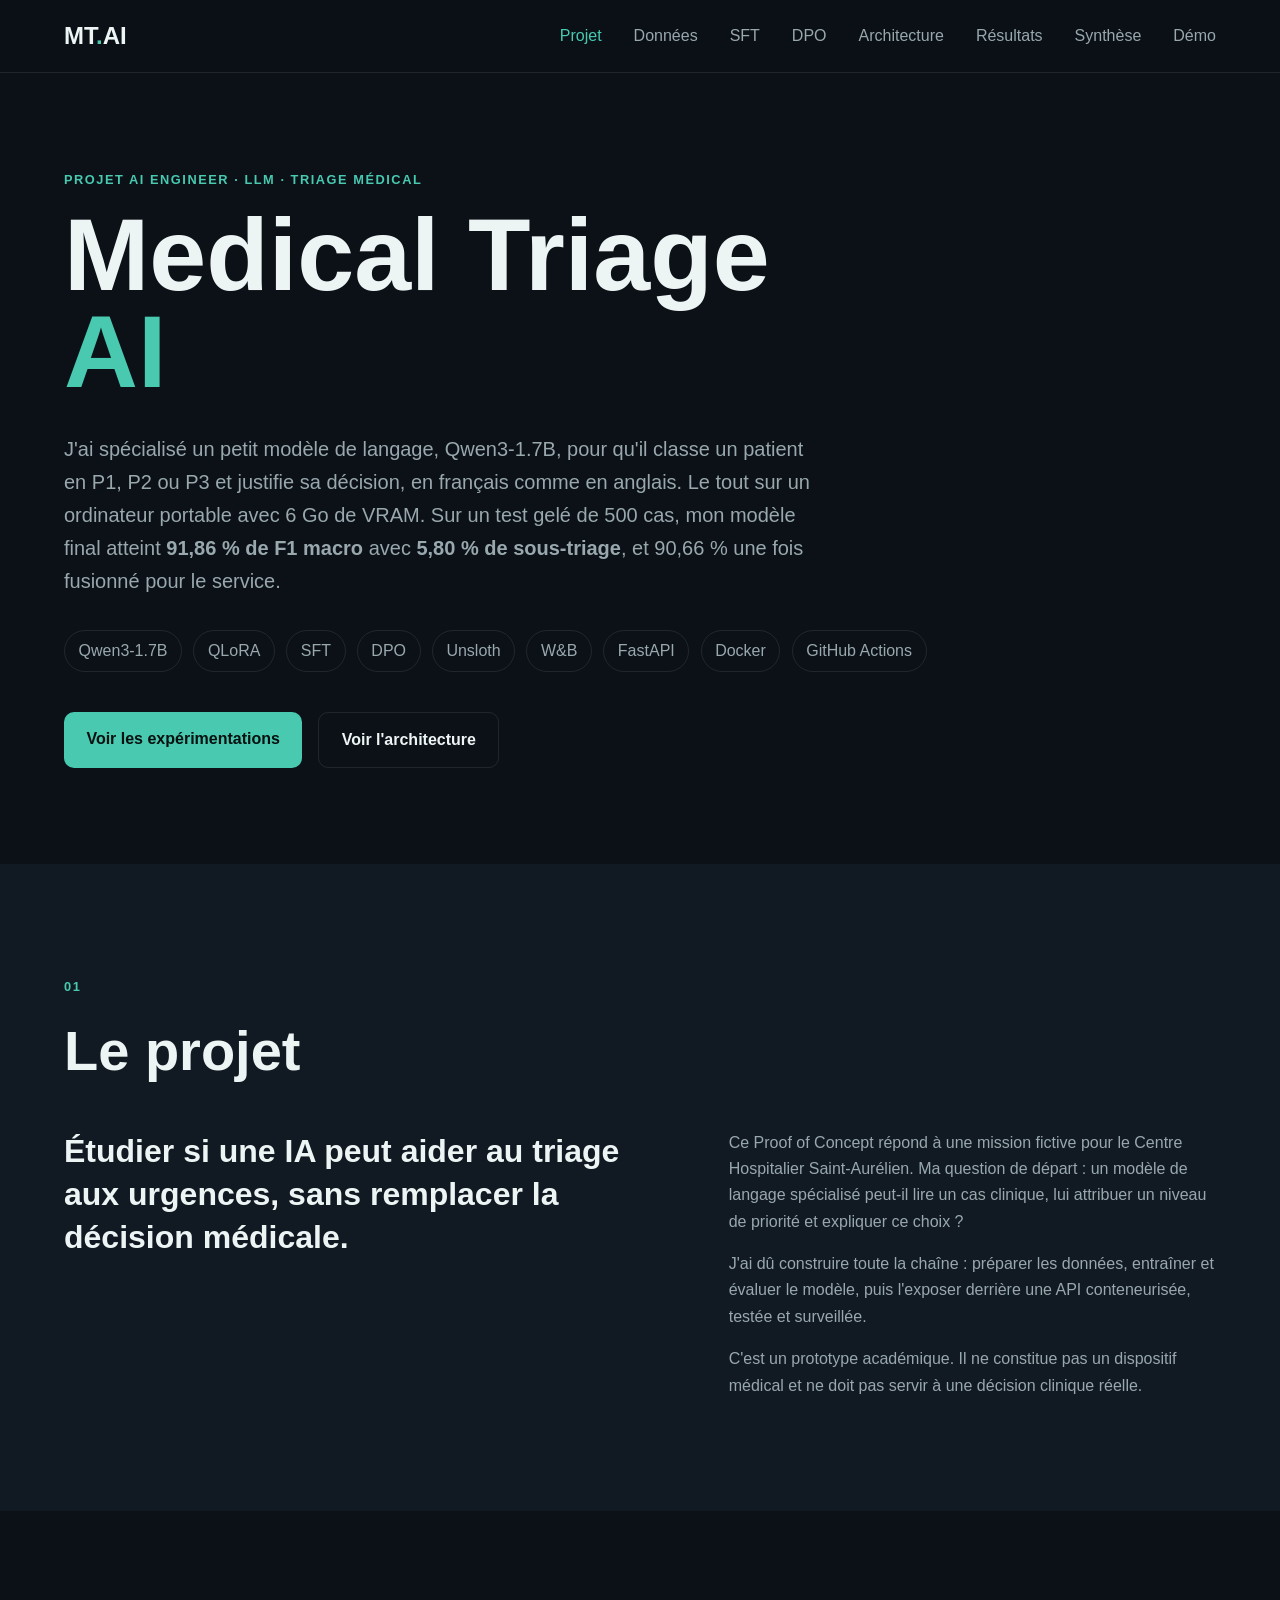
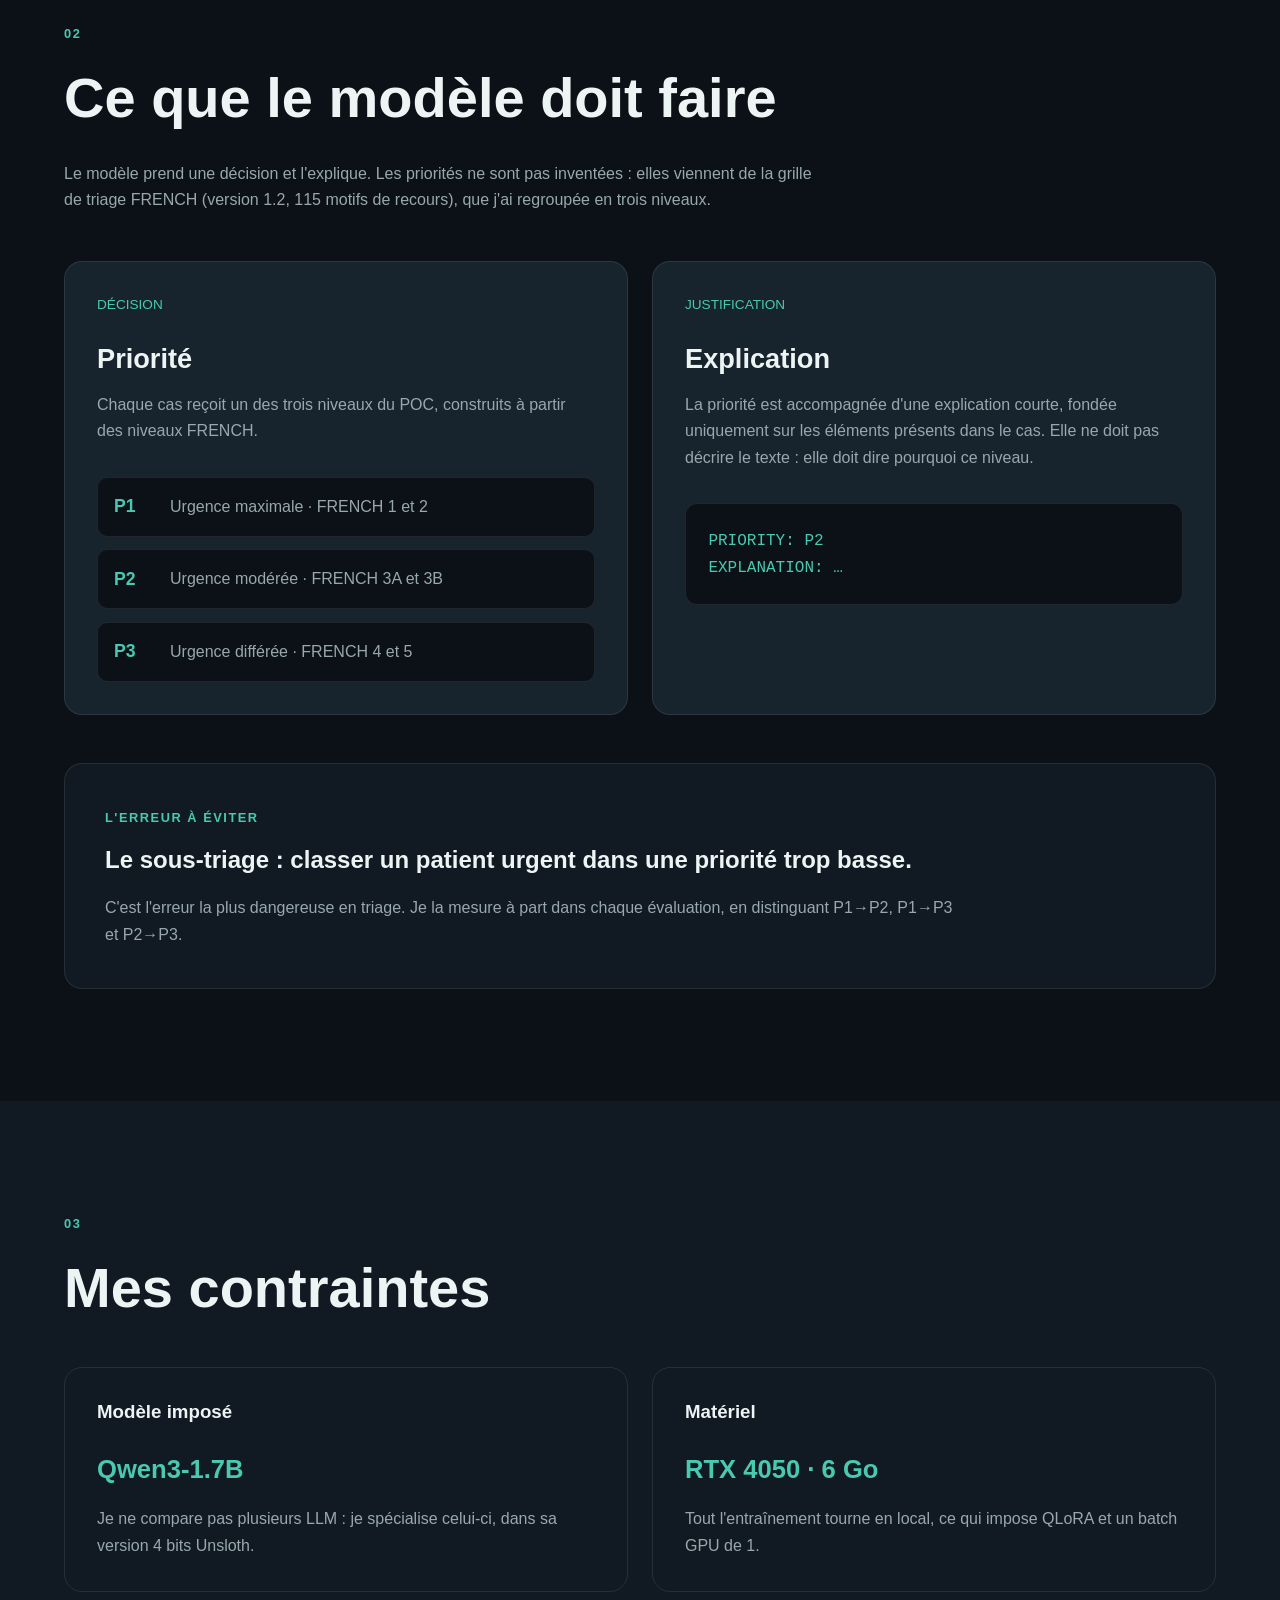
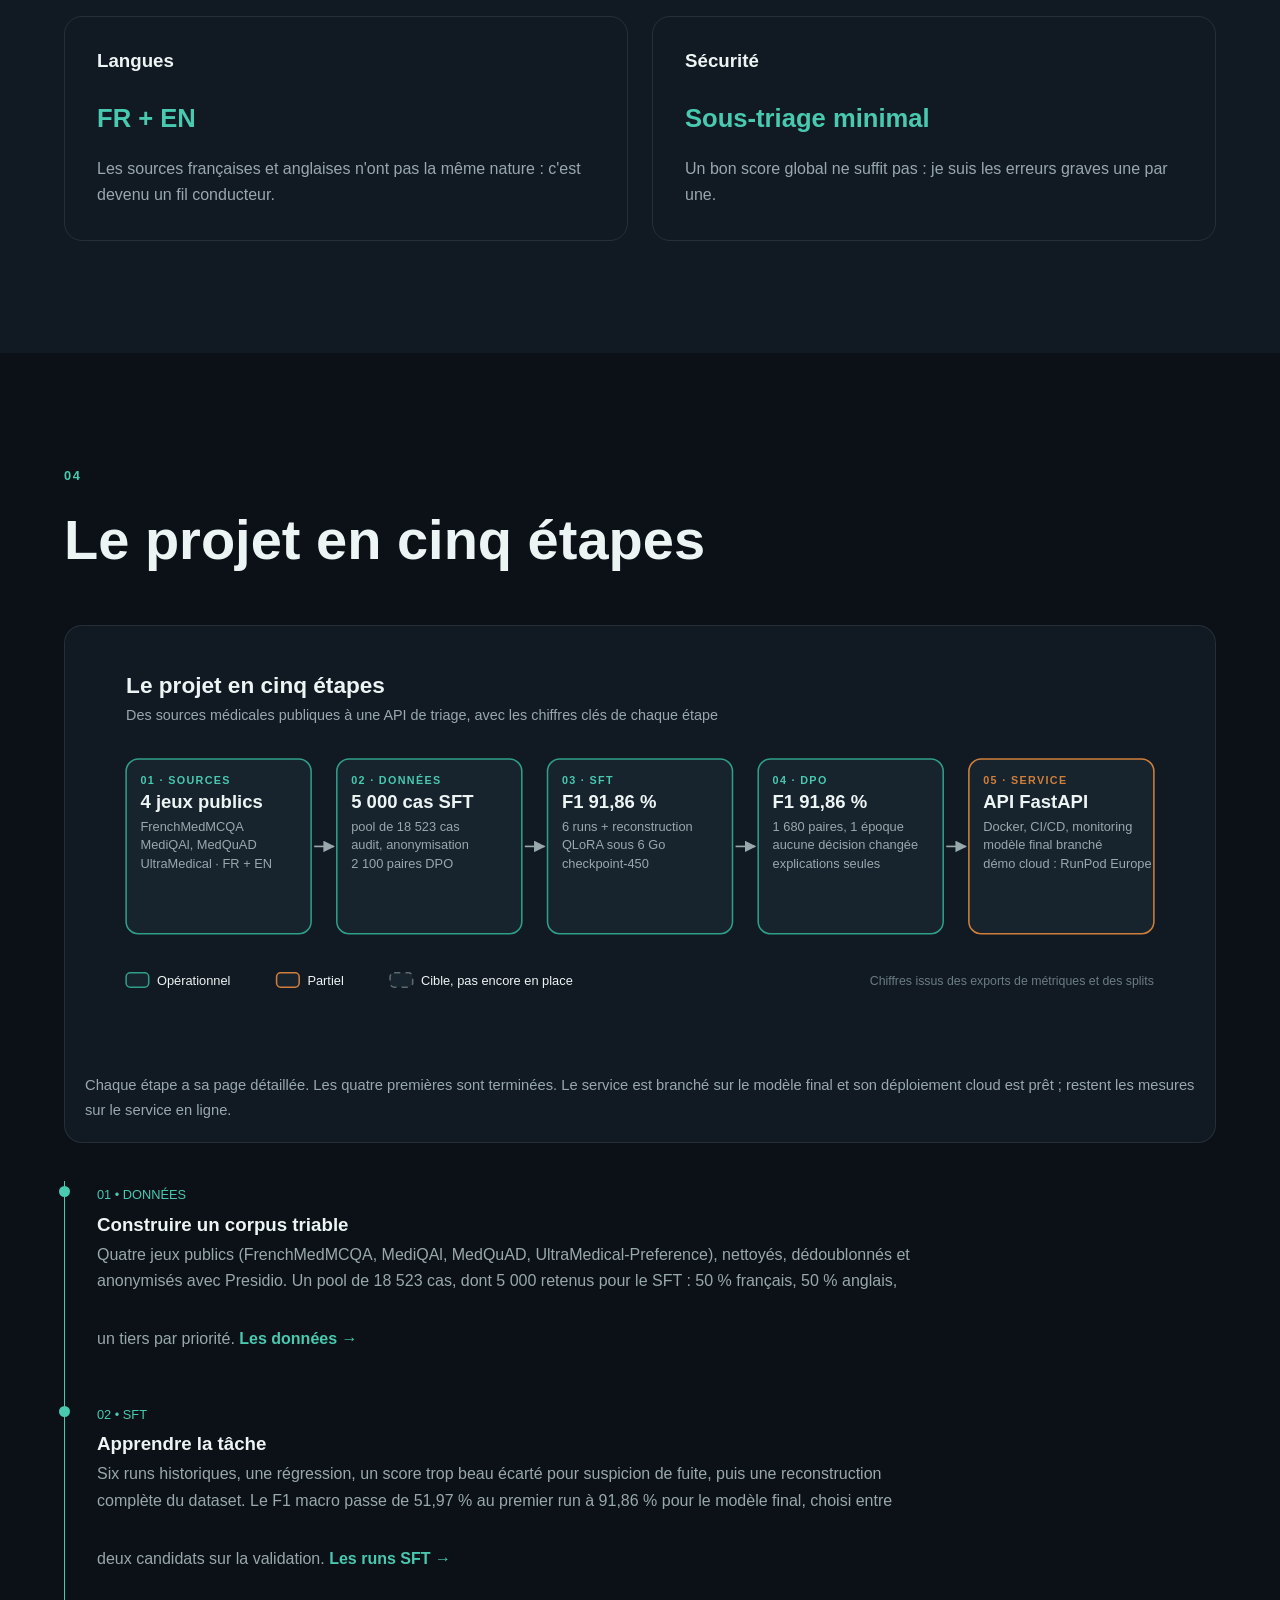
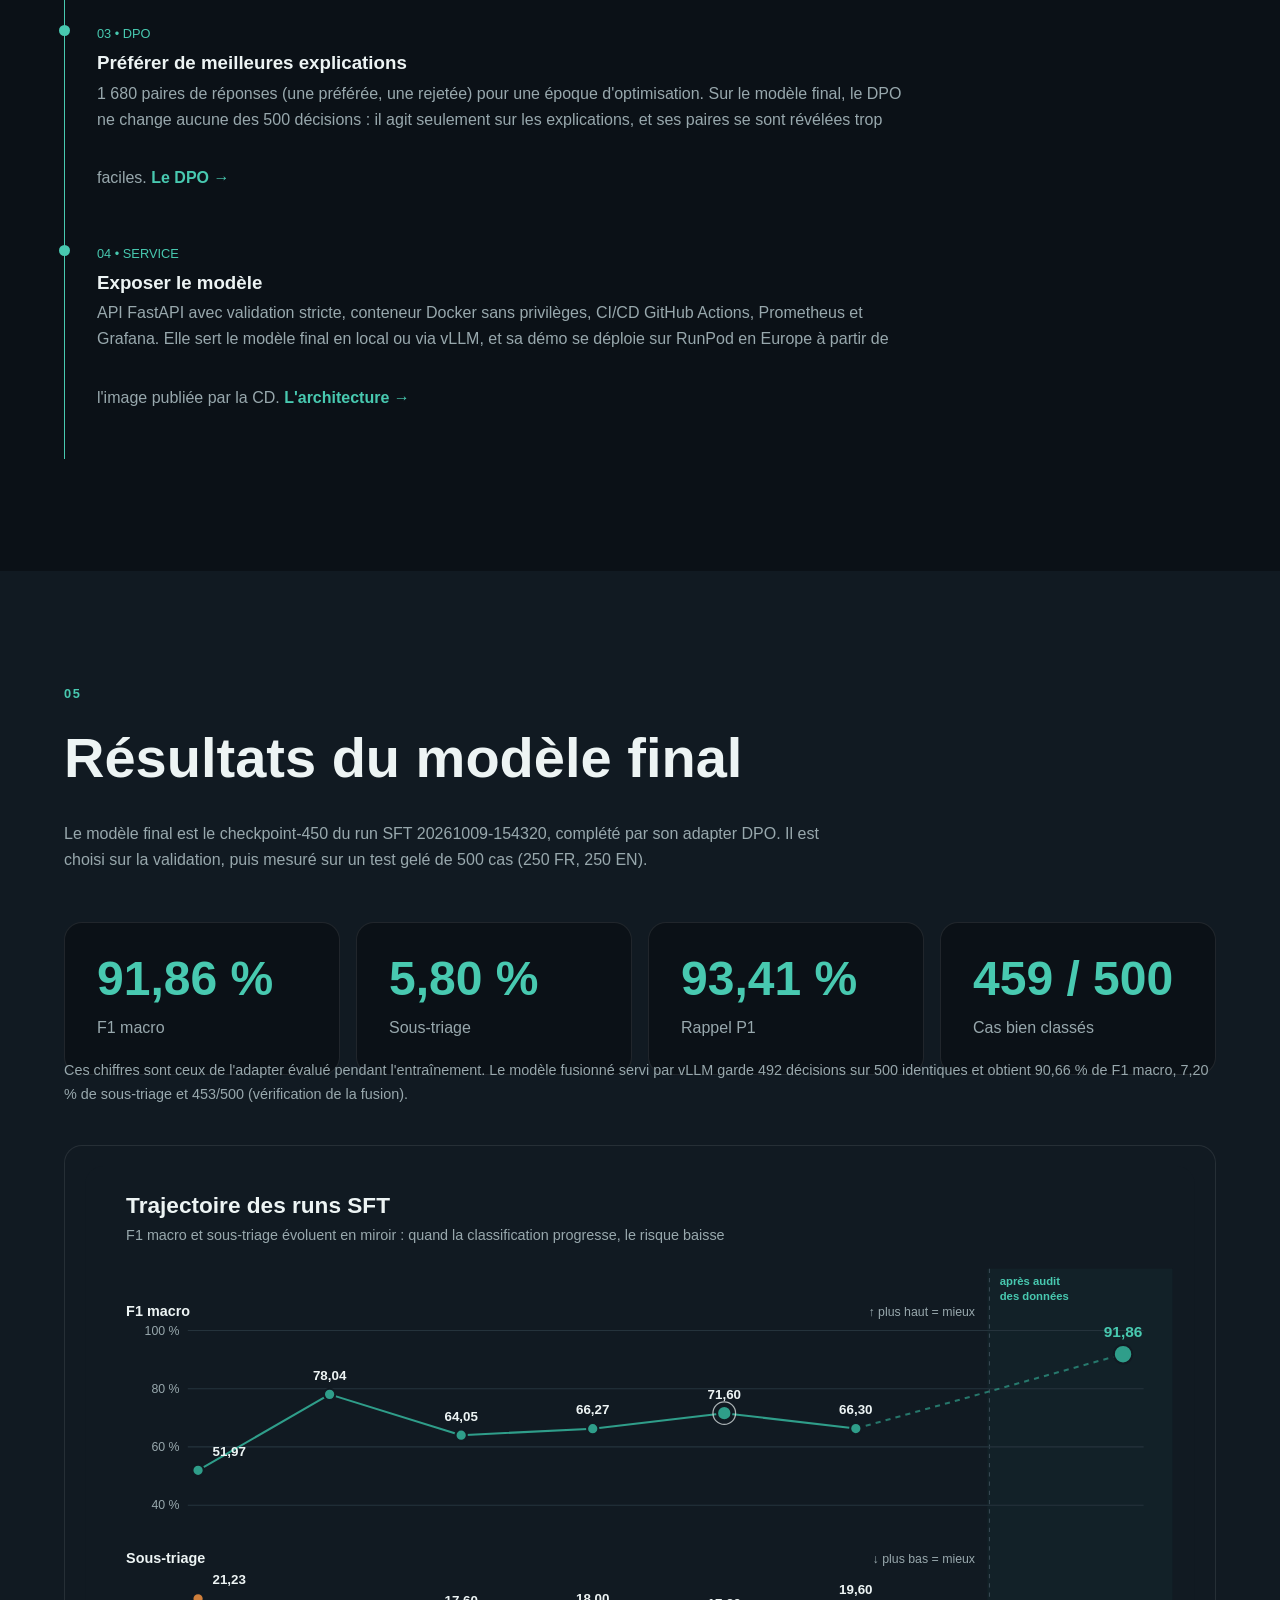
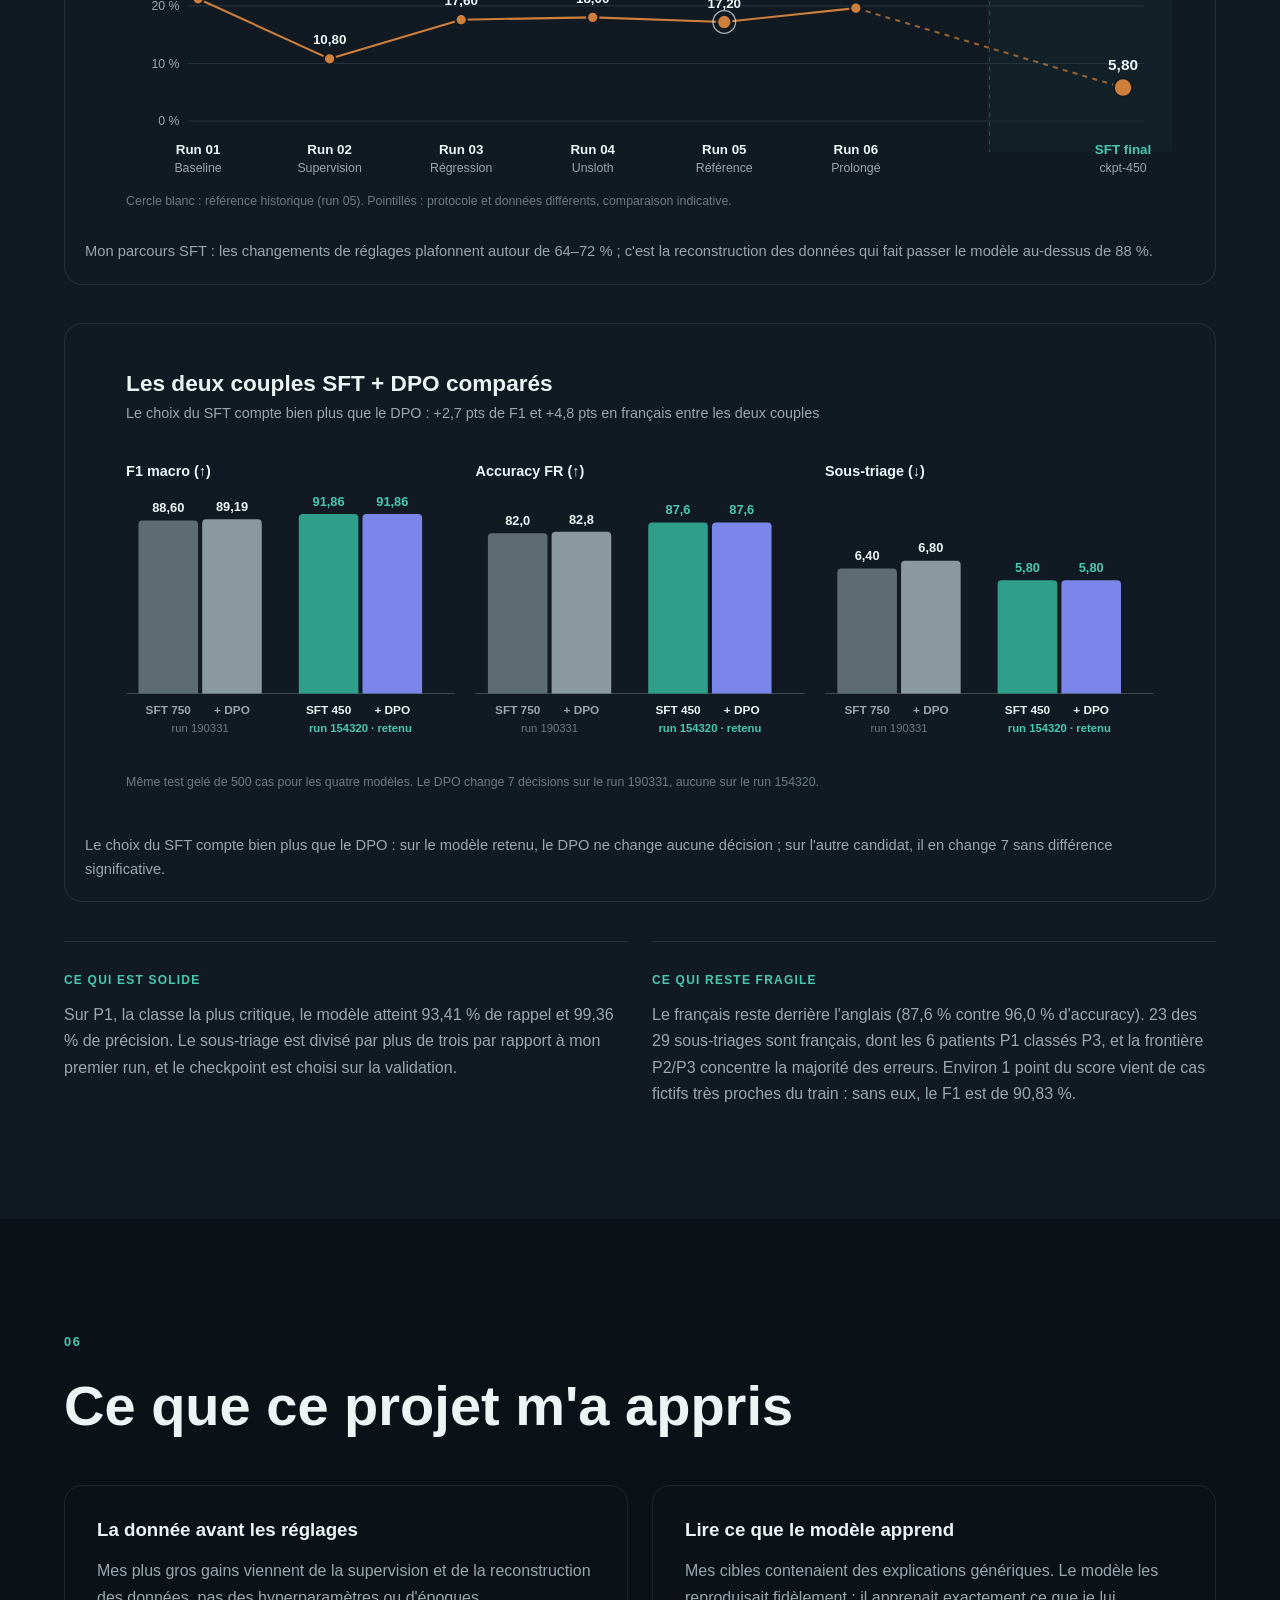
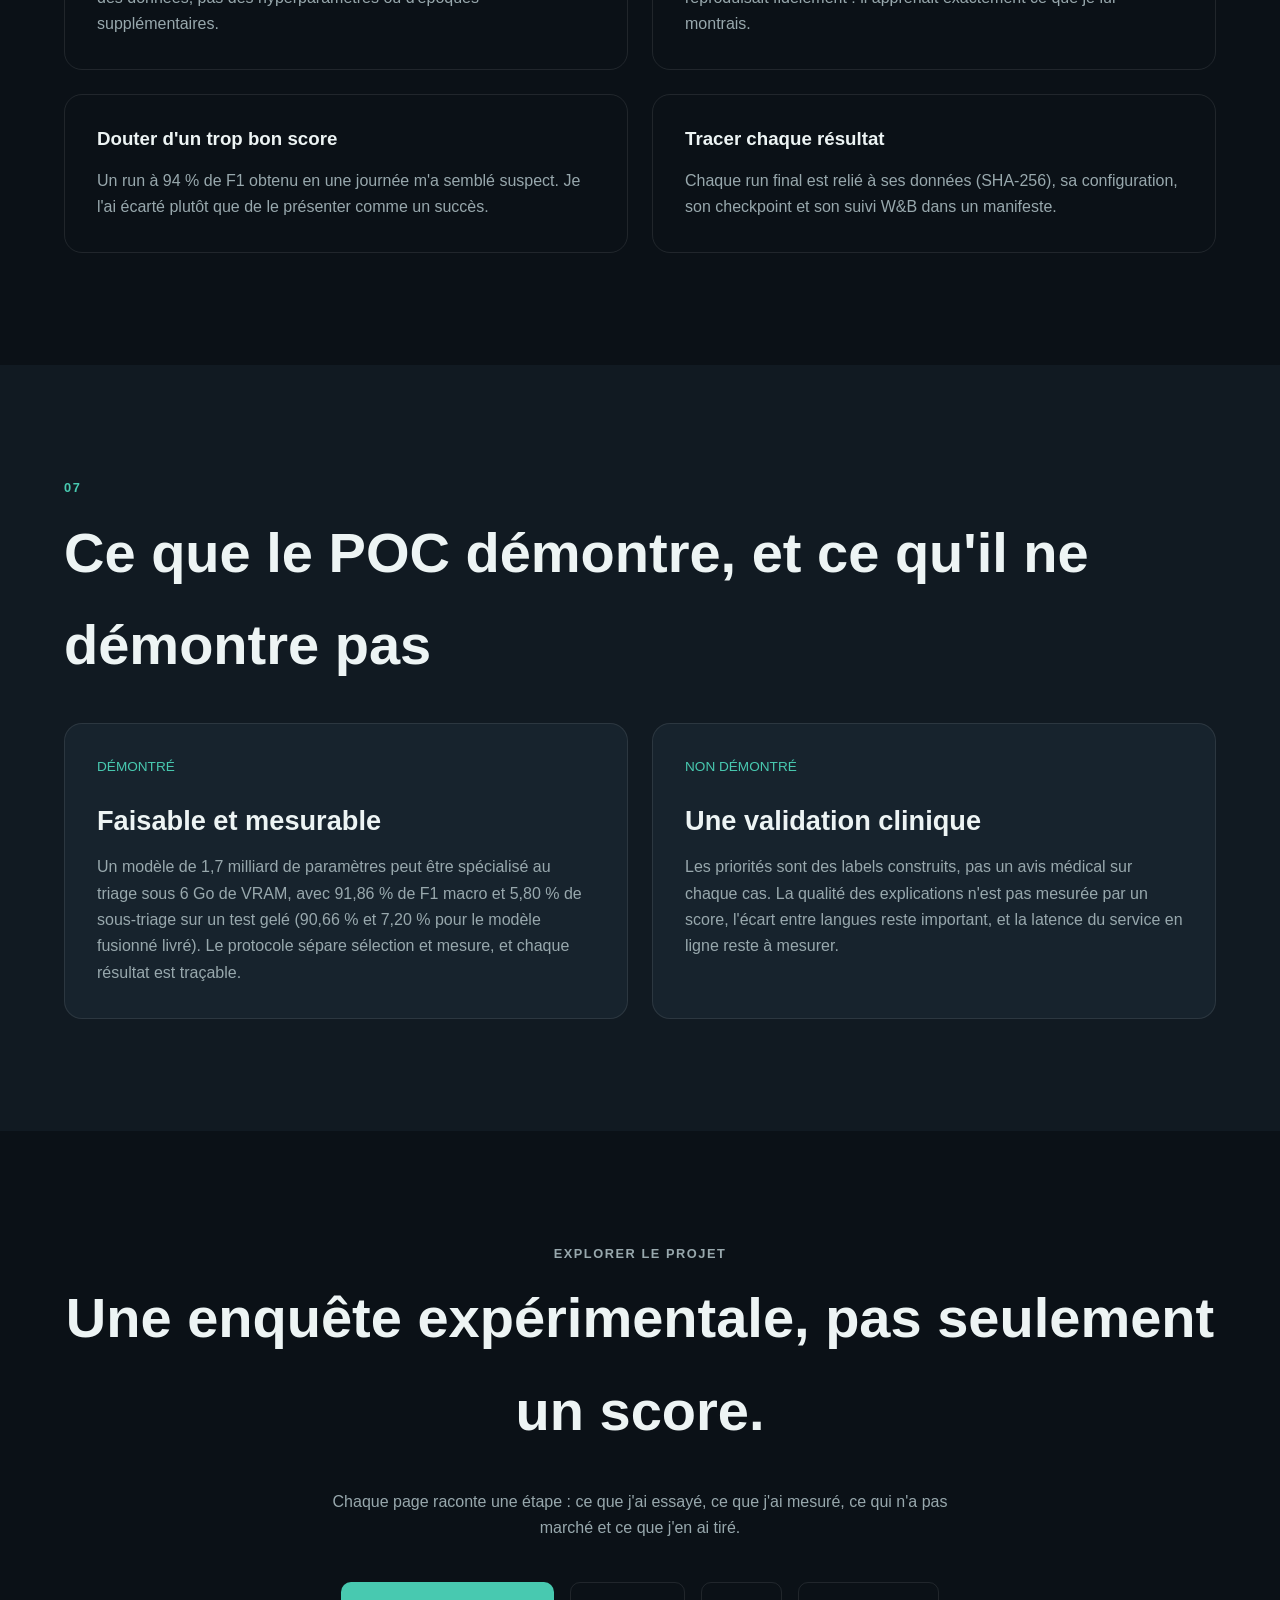
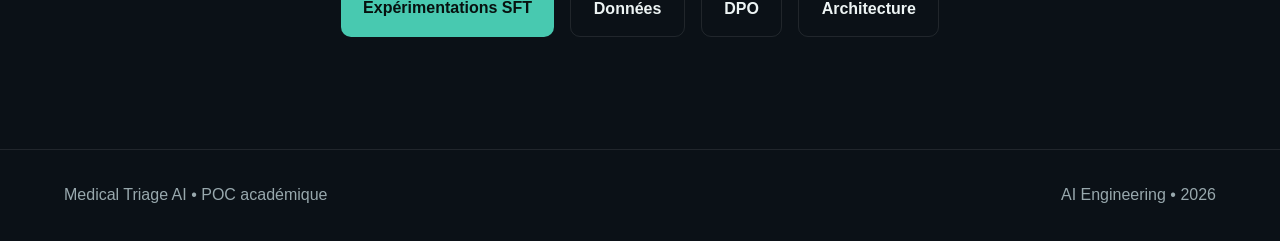
==== commit c7ef1920: "Monitoring : métriques Grafana corrigées, cible vLLM paramétrable ; page Démo ; causes d'erreur dans" ====
--- a/docs/index.html
+++ b/docs/index.html
@@ -11,7 +11,7 @@
 <header class="header">
 <nav class="nav container">
 <a class="logo" href="index.html">MT<span>.</span>AI</a>
-<div class="nav-links"><a class="active" href="index.html">Projet</a><a href="data.html">Données</a><a href="experiments.html">SFT</a><a href="dpo.html">DPO</a><a href="architecture.html">Architecture</a><a href="resultats.html">Résultats</a><a href="synthese.html">Synthèse</a></div>
+<div class="nav-links"><a class="active" href="index.html">Projet</a><a href="data.html">Données</a><a href="experiments.html">SFT</a><a href="dpo.html">DPO</a><a href="architecture.html">Architecture</a><a href="resultats.html">Résultats</a><a href="synthese.html">Synthèse</a><a href="demo.html">Démo</a></div>
 </nav>
 </header>
 <main>
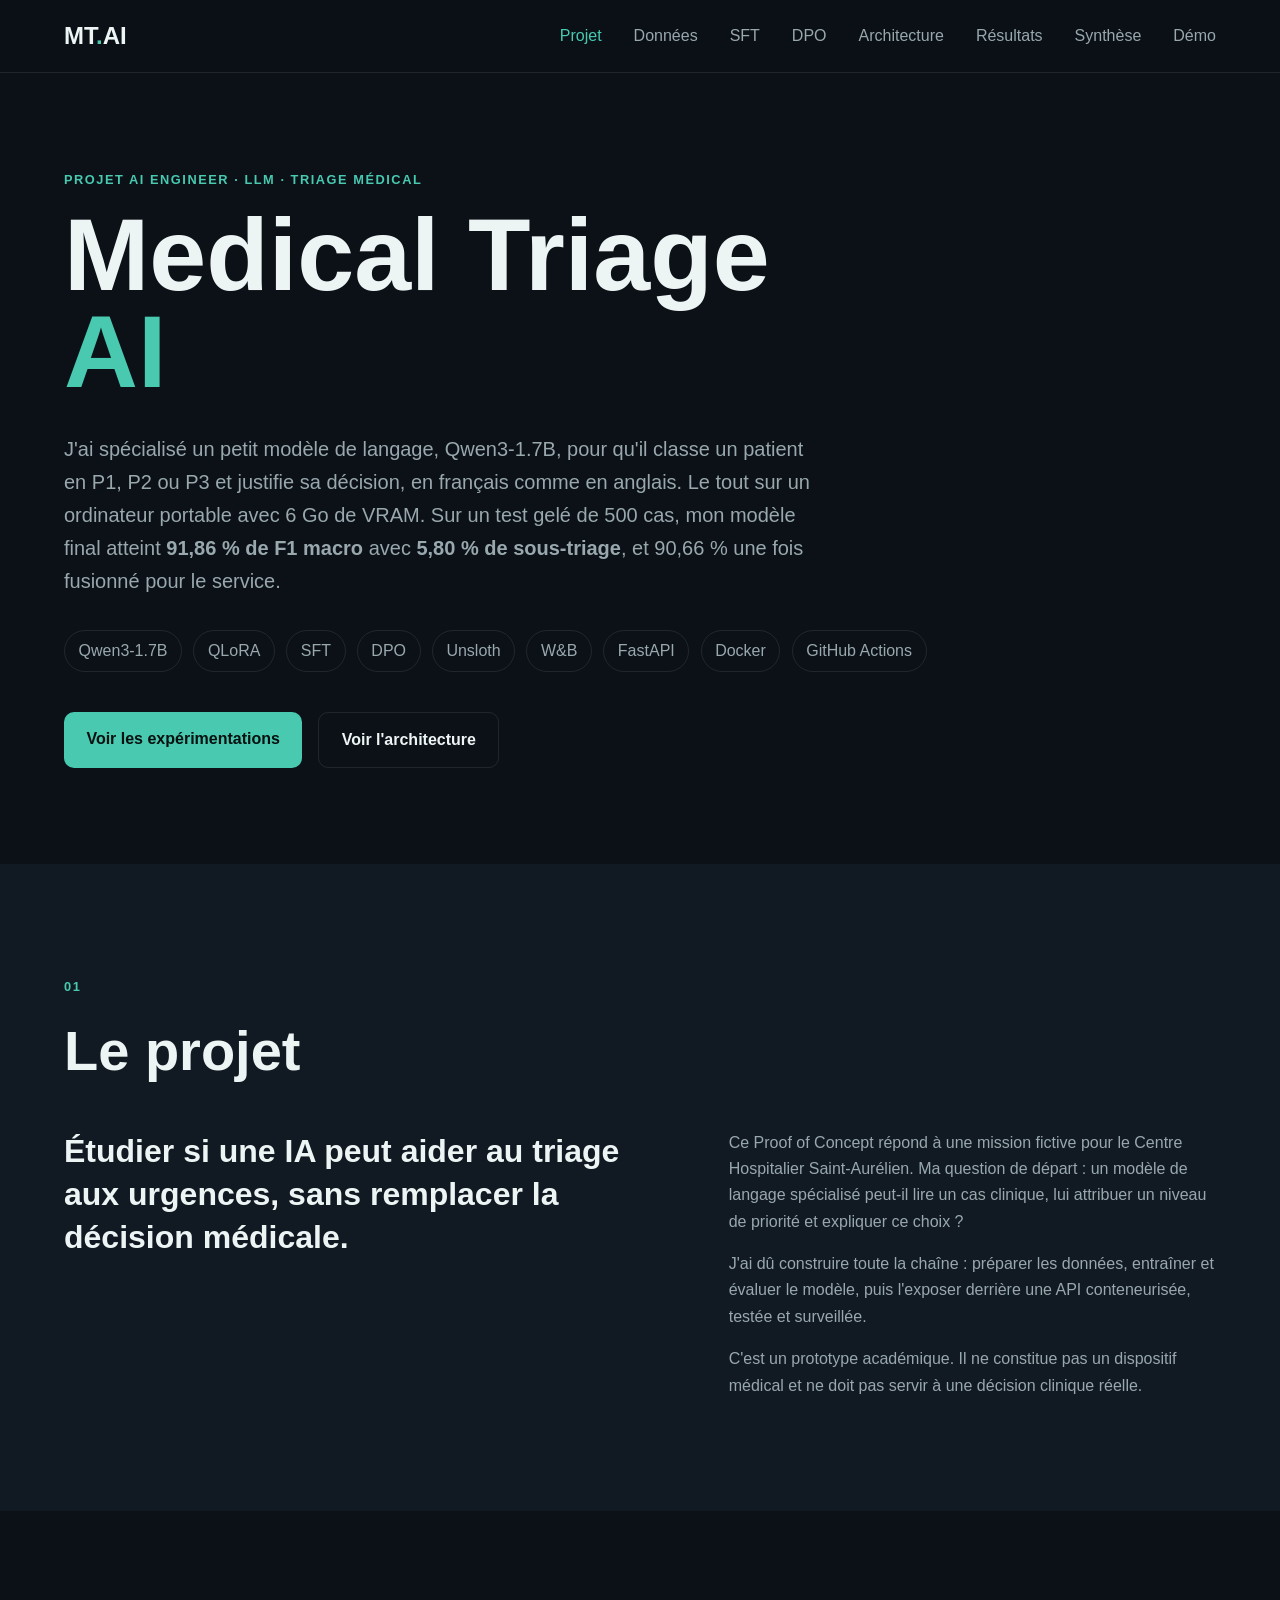
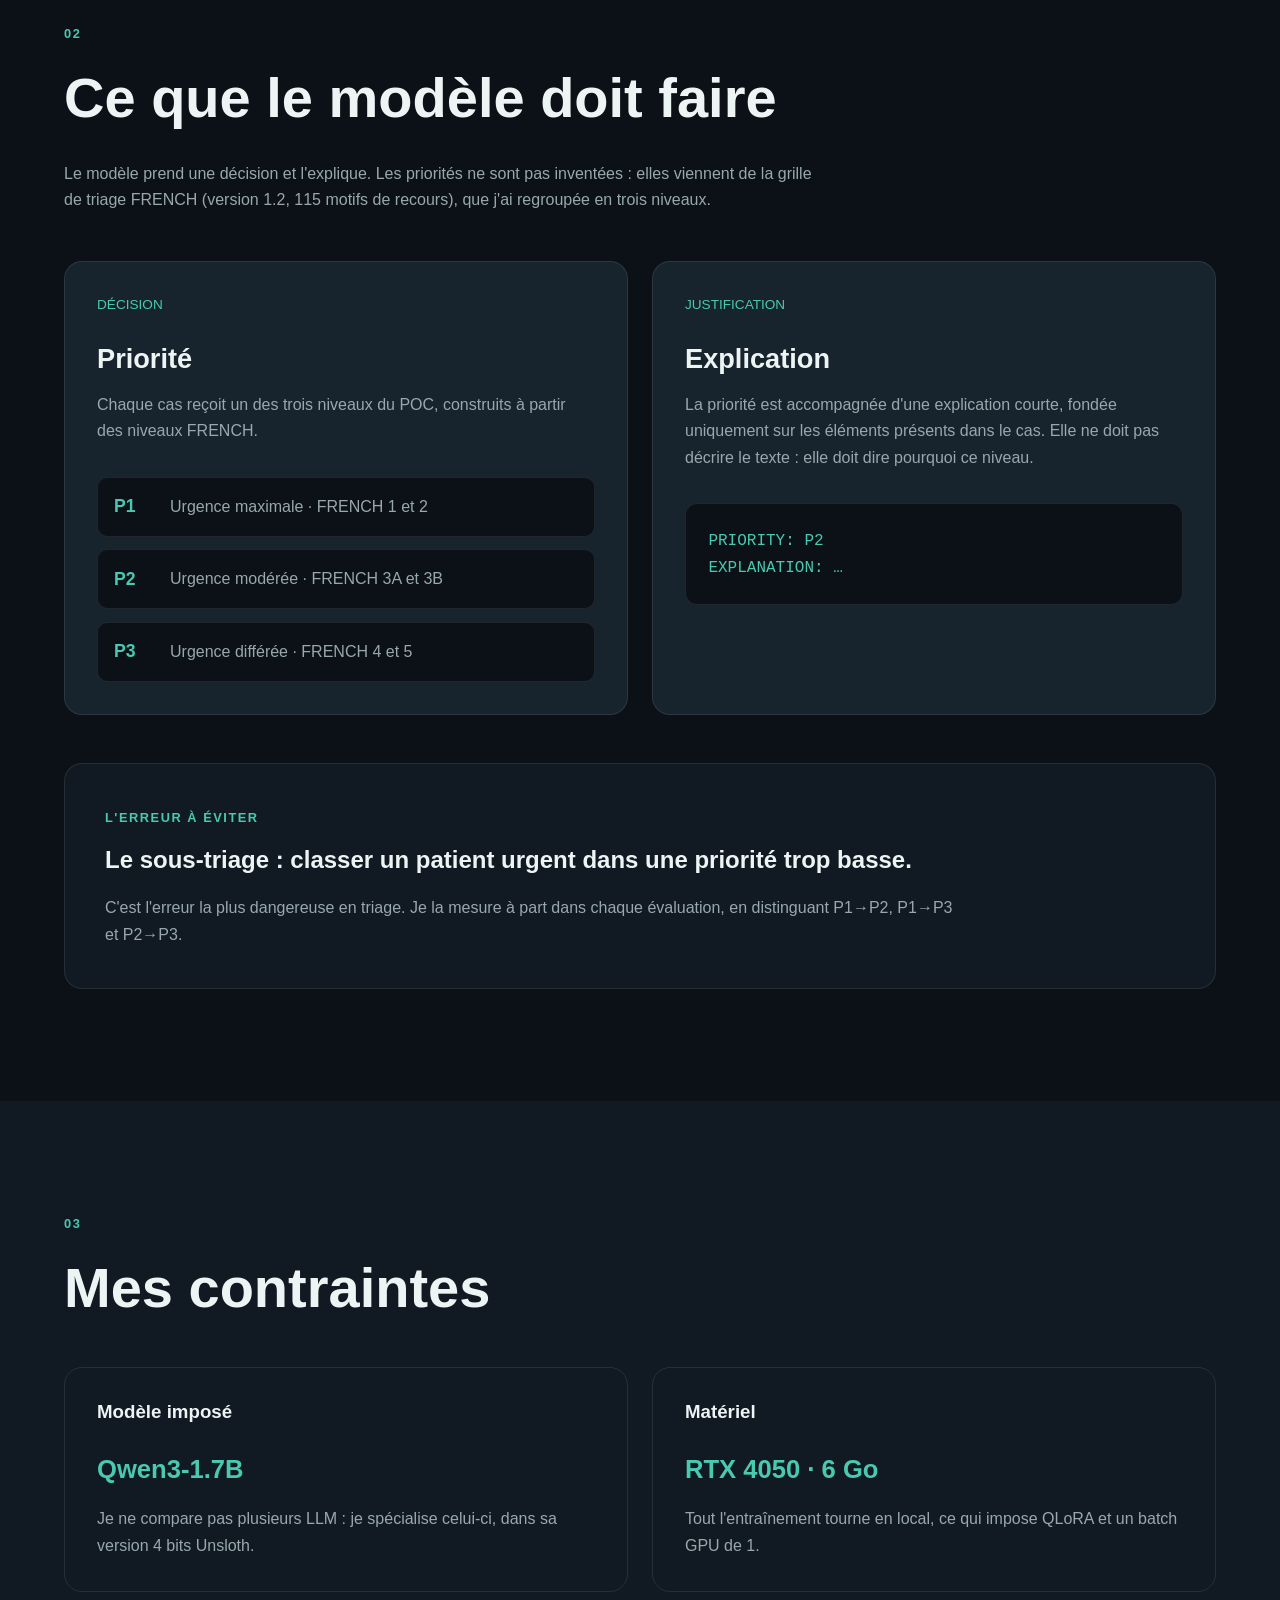
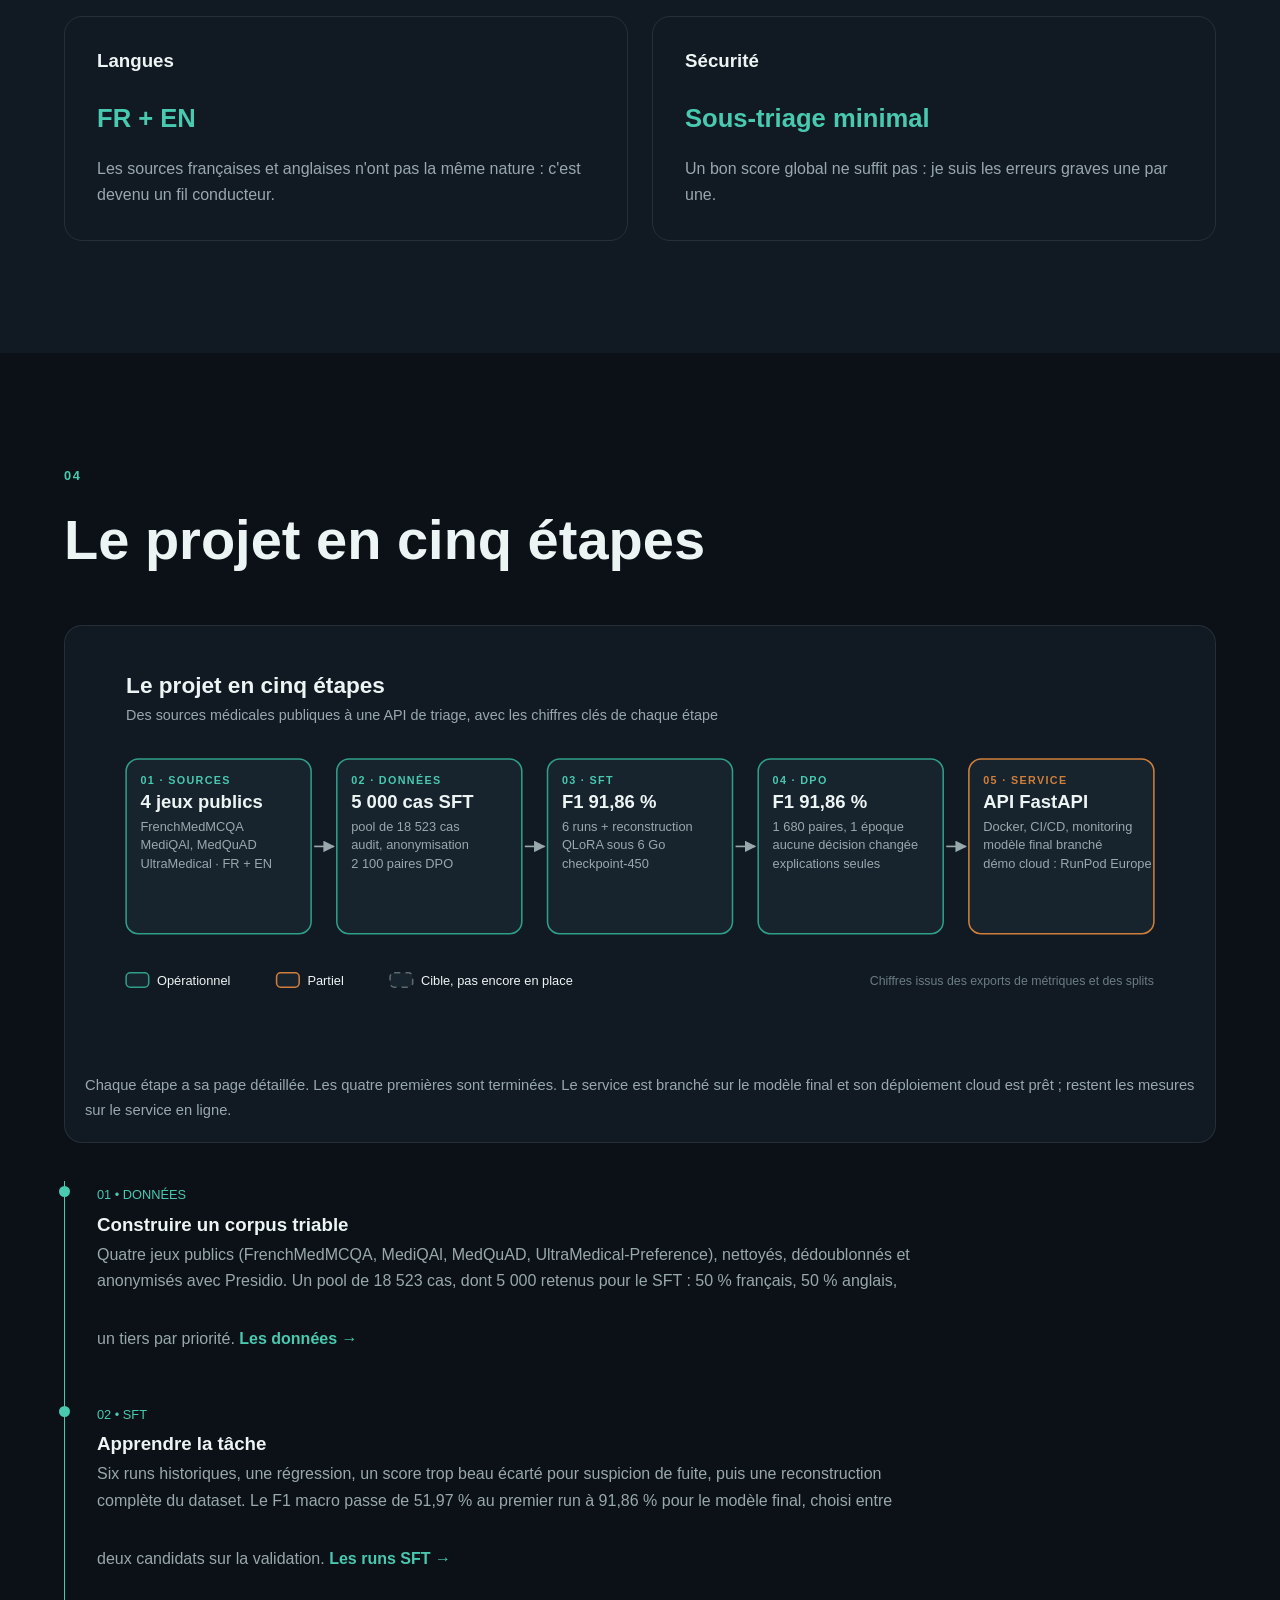
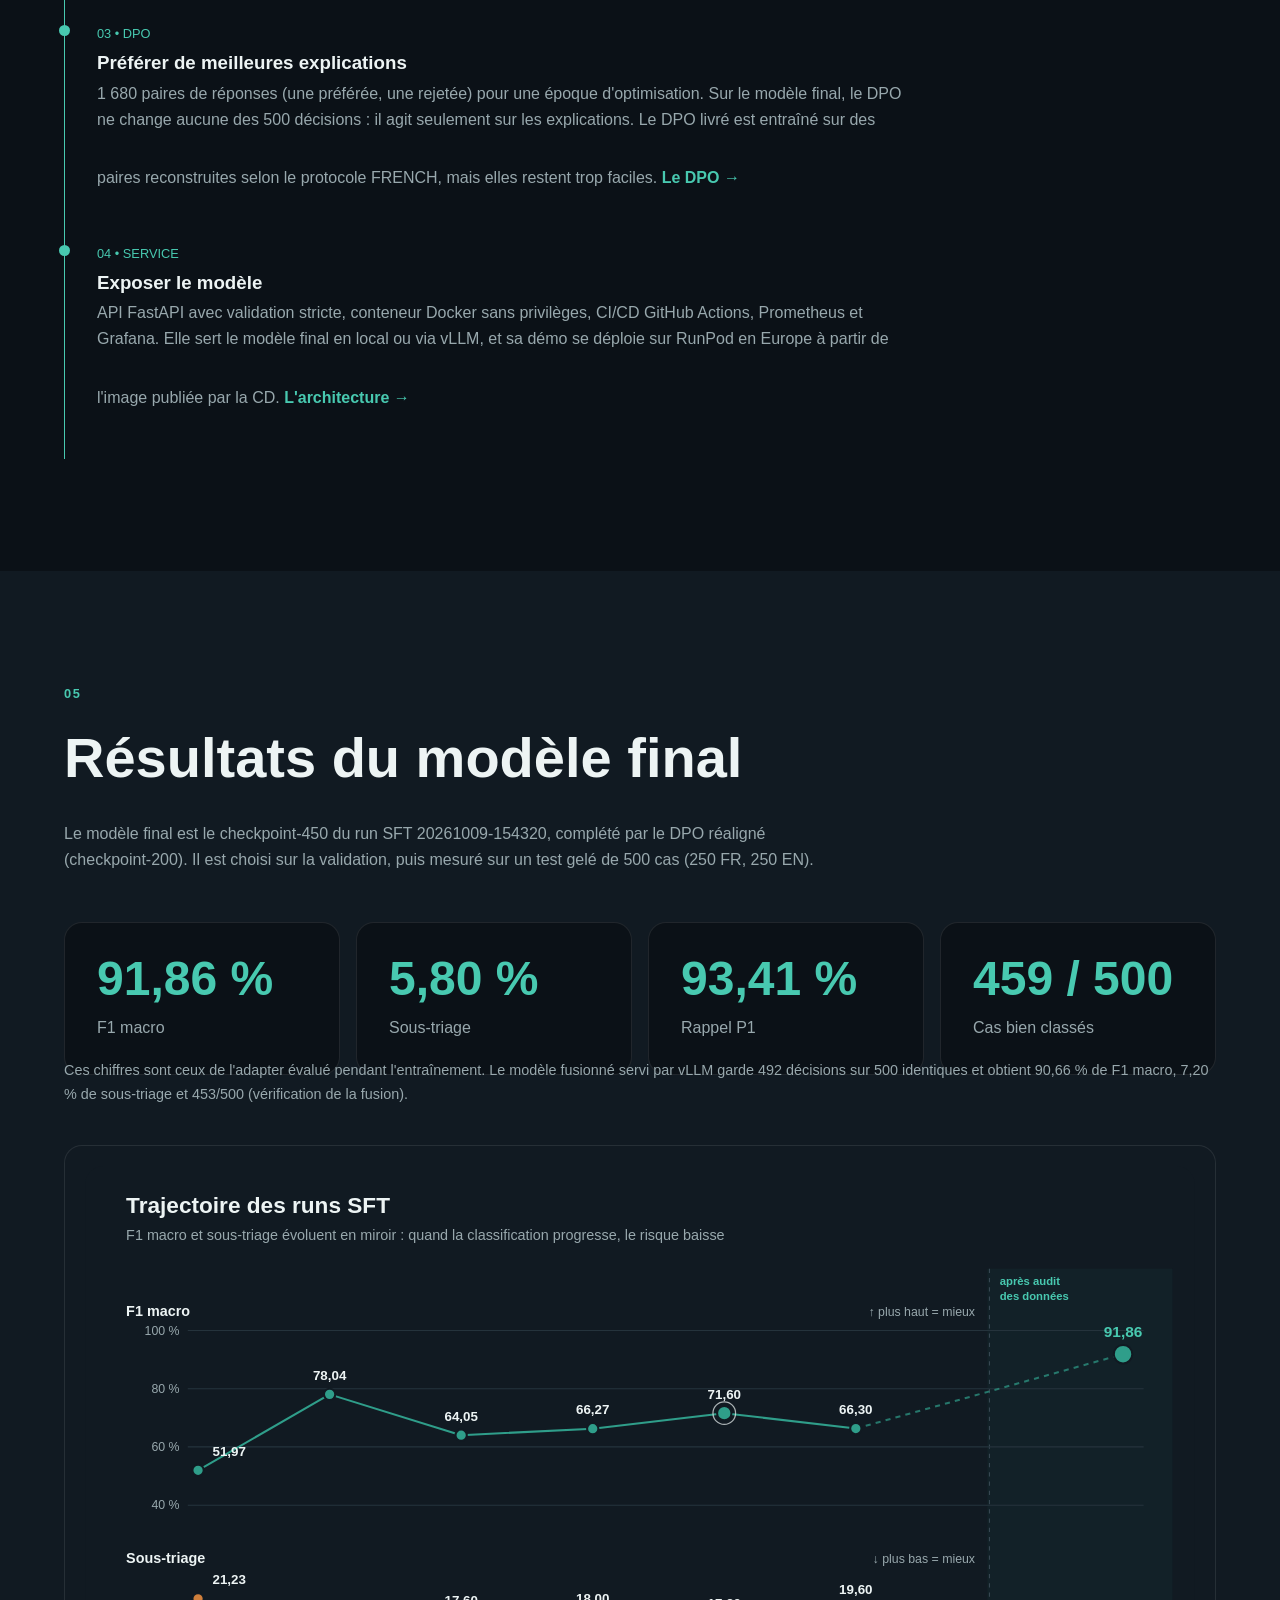
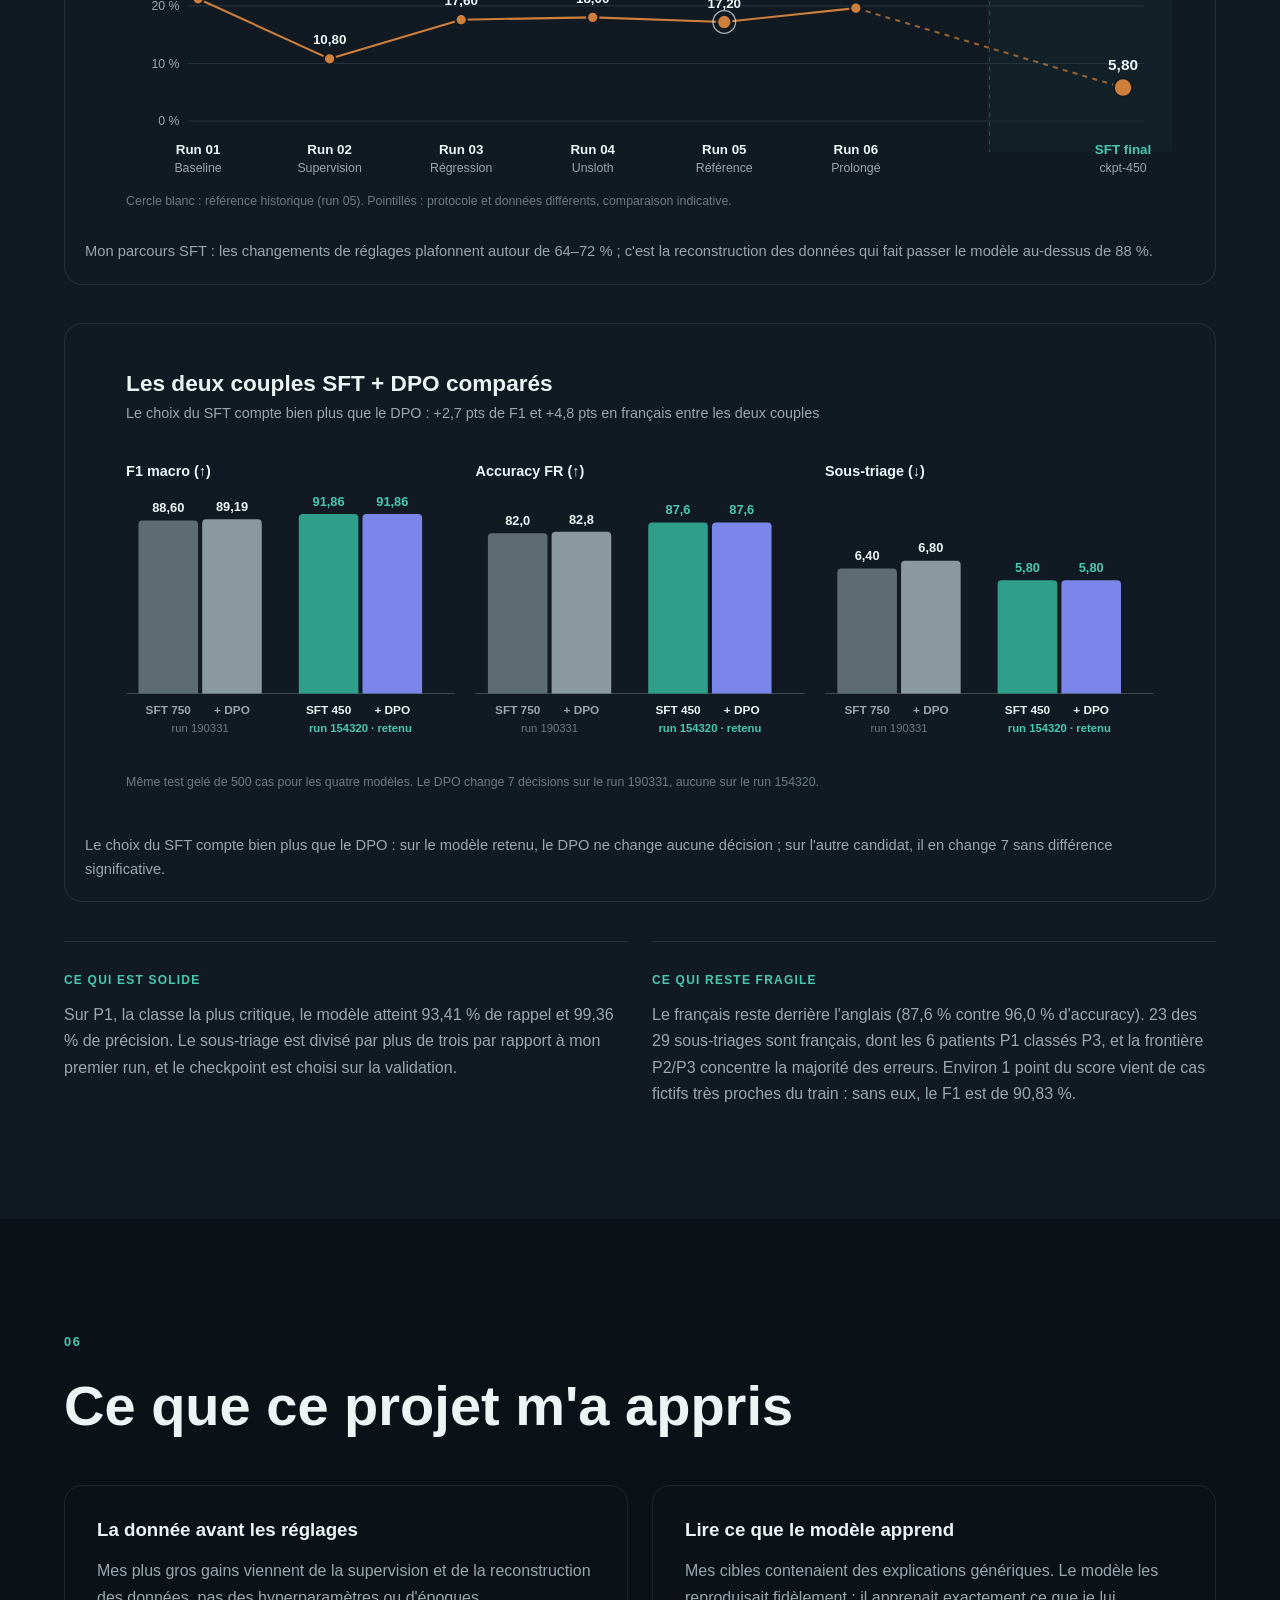
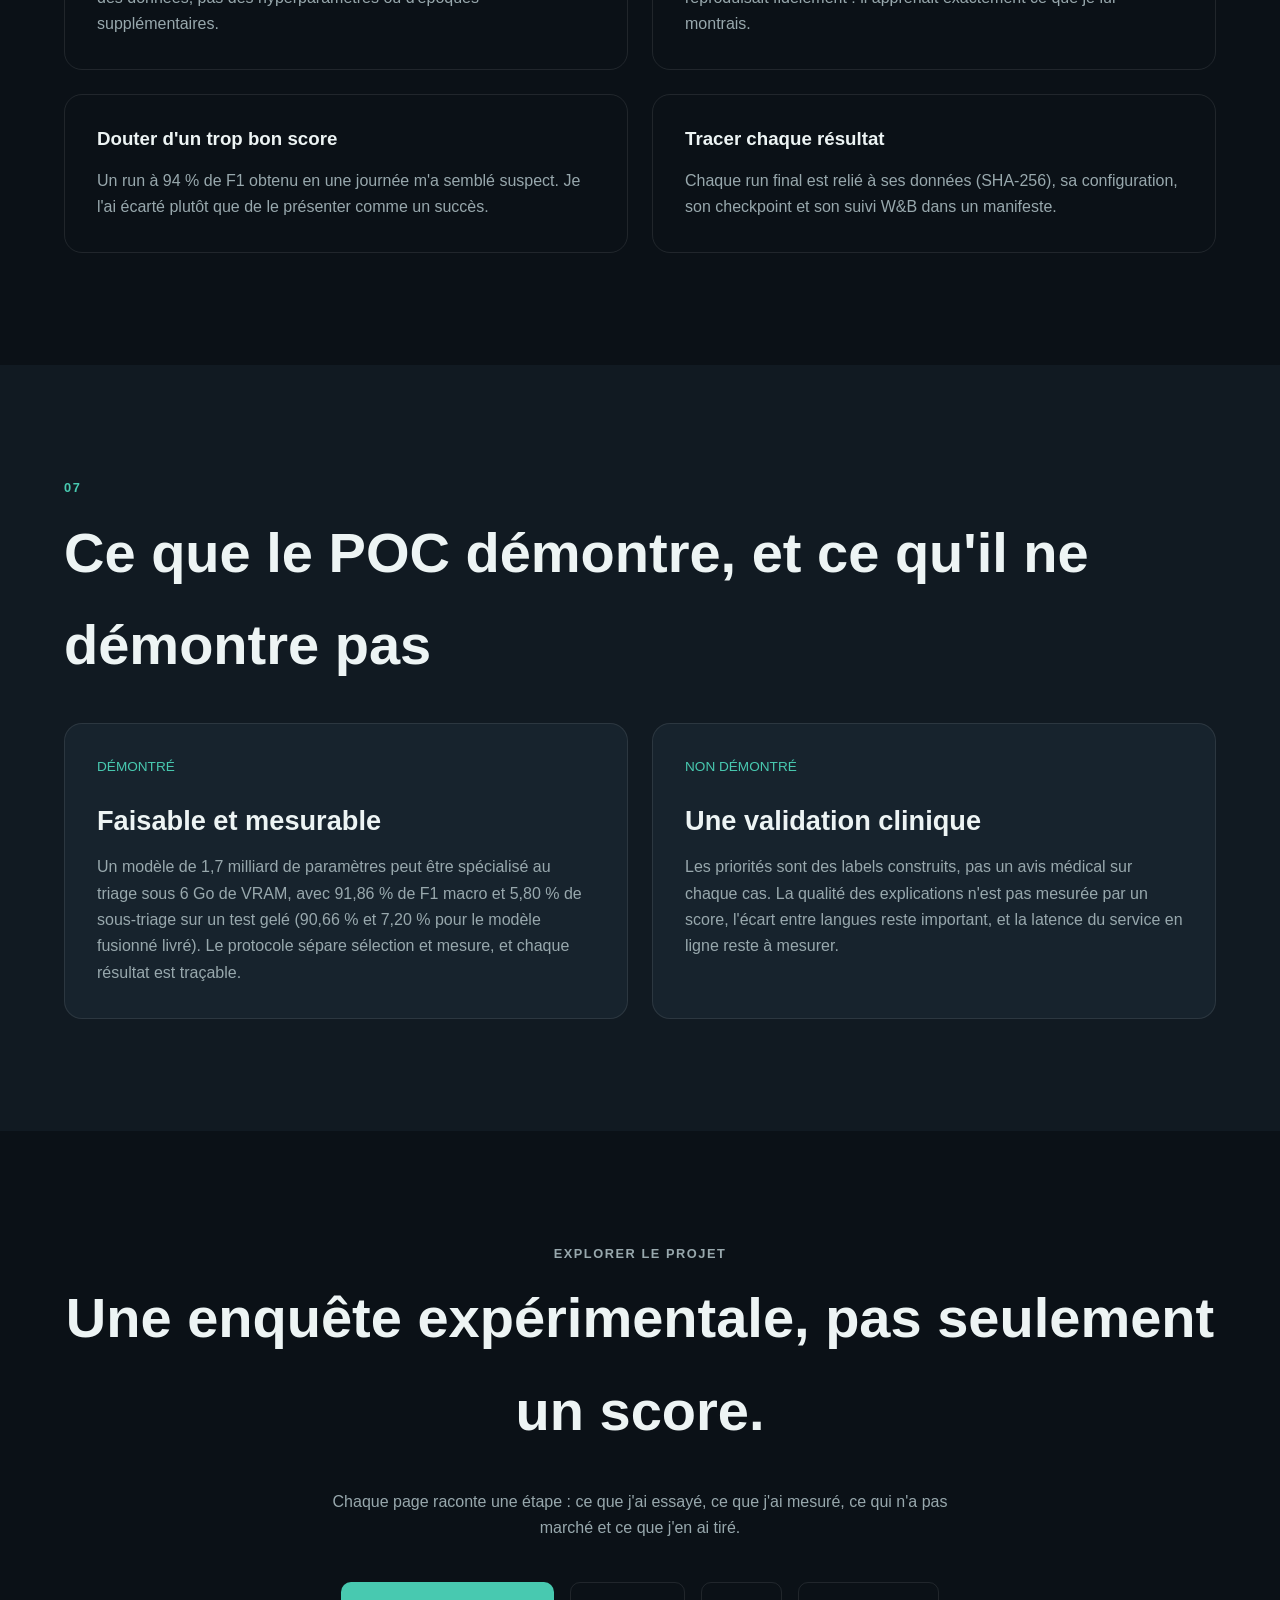
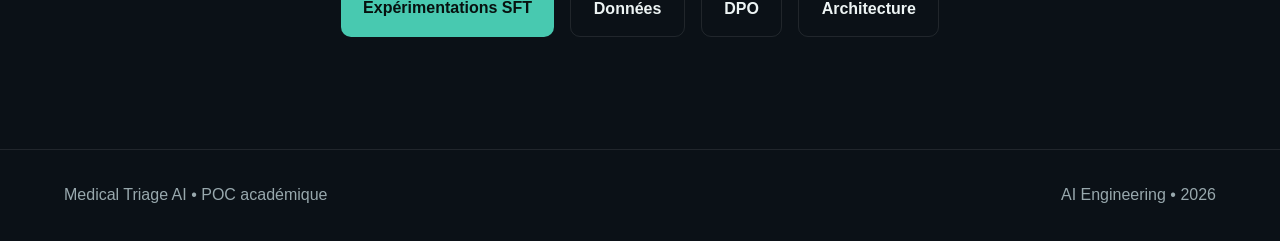
==== commit 01564838: "Journal d'audit, DPO réaligné livré, grille go/no-go, doc mise à jour" ====
--- a/docs/index.html
+++ b/docs/index.html
@@ -153,7 +153,7 @@
 <div class="timeline">
 <div class="timeline-item"><span>01 • Données</span><h3>Construire un corpus triable</h3><p>Quatre jeux publics (FrenchMedMCQA, MediQAl, MedQuAD, UltraMedical-Preference), nettoyés, dédoublonnés et anonymisés avec Presidio. Un pool de 18 523 cas, dont 5 000 retenus pour le SFT : 50 % français, 50 % anglais, un tiers par priorité. <a class="project-link" href="data.html">Les données →</a></p></div>
 <div class="timeline-item"><span>02 • SFT</span><h3>Apprendre la tâche</h3><p>Six runs historiques, une régression, un score trop beau écarté pour suspicion de fuite, puis une reconstruction complète du dataset. Le F1 macro passe de 51,97 % au premier run à 91,86 % pour le modèle final, choisi entre deux candidats sur la validation. <a class="project-link" href="experiments.html">Les runs SFT →</a></p></div>
-<div class="timeline-item"><span>03 • DPO</span><h3>Préférer de meilleures explications</h3><p>1 680 paires de réponses (une préférée, une rejetée) pour une époque d'optimisation. Sur le modèle final, le DPO ne change aucune des 500 décisions : il agit seulement sur les explications, et ses paires se sont révélées trop faciles. <a class="project-link" href="dpo.html">Le DPO →</a></p></div>
+<div class="timeline-item"><span>03 • DPO</span><h3>Préférer de meilleures explications</h3><p>1 680 paires de réponses (une préférée, une rejetée) pour une époque d'optimisation. Sur le modèle final, le DPO ne change aucune des 500 décisions : il agit seulement sur les explications. Le DPO livré est entraîné sur des paires reconstruites selon le protocole FRENCH, mais elles restent trop faciles. <a class="project-link" href="dpo.html">Le DPO →</a></p></div>
 <div class="timeline-item"><span>04 • Service</span><h3>Exposer le modèle</h3><p>API FastAPI avec validation stricte, conteneur Docker sans privilèges, CI/CD GitHub Actions, Prometheus et Grafana. Elle sert le modèle final en local ou via vLLM, et sa démo se déploie sur RunPod en Europe à partir de l'image publiée par la CD. <a class="project-link" href="architecture.html">L'architecture →</a></p></div>
 </div>
 </div>
@@ -164,7 +164,7 @@
 <div class="container">
 <p class="section-number">05</p>
 <h2>Résultats du modèle final</h2>
-<p class="section-intro">Le modèle final est le checkpoint-450 du run SFT 20261009-154320, complété par son adapter DPO. Il est choisi sur la validation, puis mesuré sur un test gelé de 500 cas (250 FR, 250 EN).</p>
+<p class="section-intro">Le modèle final est le checkpoint-450 du run SFT 20261009-154320, complété par le DPO réaligné (checkpoint-200). Il est choisi sur la validation, puis mesuré sur un test gelé de 500 cas (250 FR, 250 EN).</p>
 <div class="result-grid">
 <div class="result-card"><strong>91,86 %</strong><span>F1 macro</span></div>
 <div class="result-card"><strong>5,80 %</strong><span>Sous-triage</span></div>
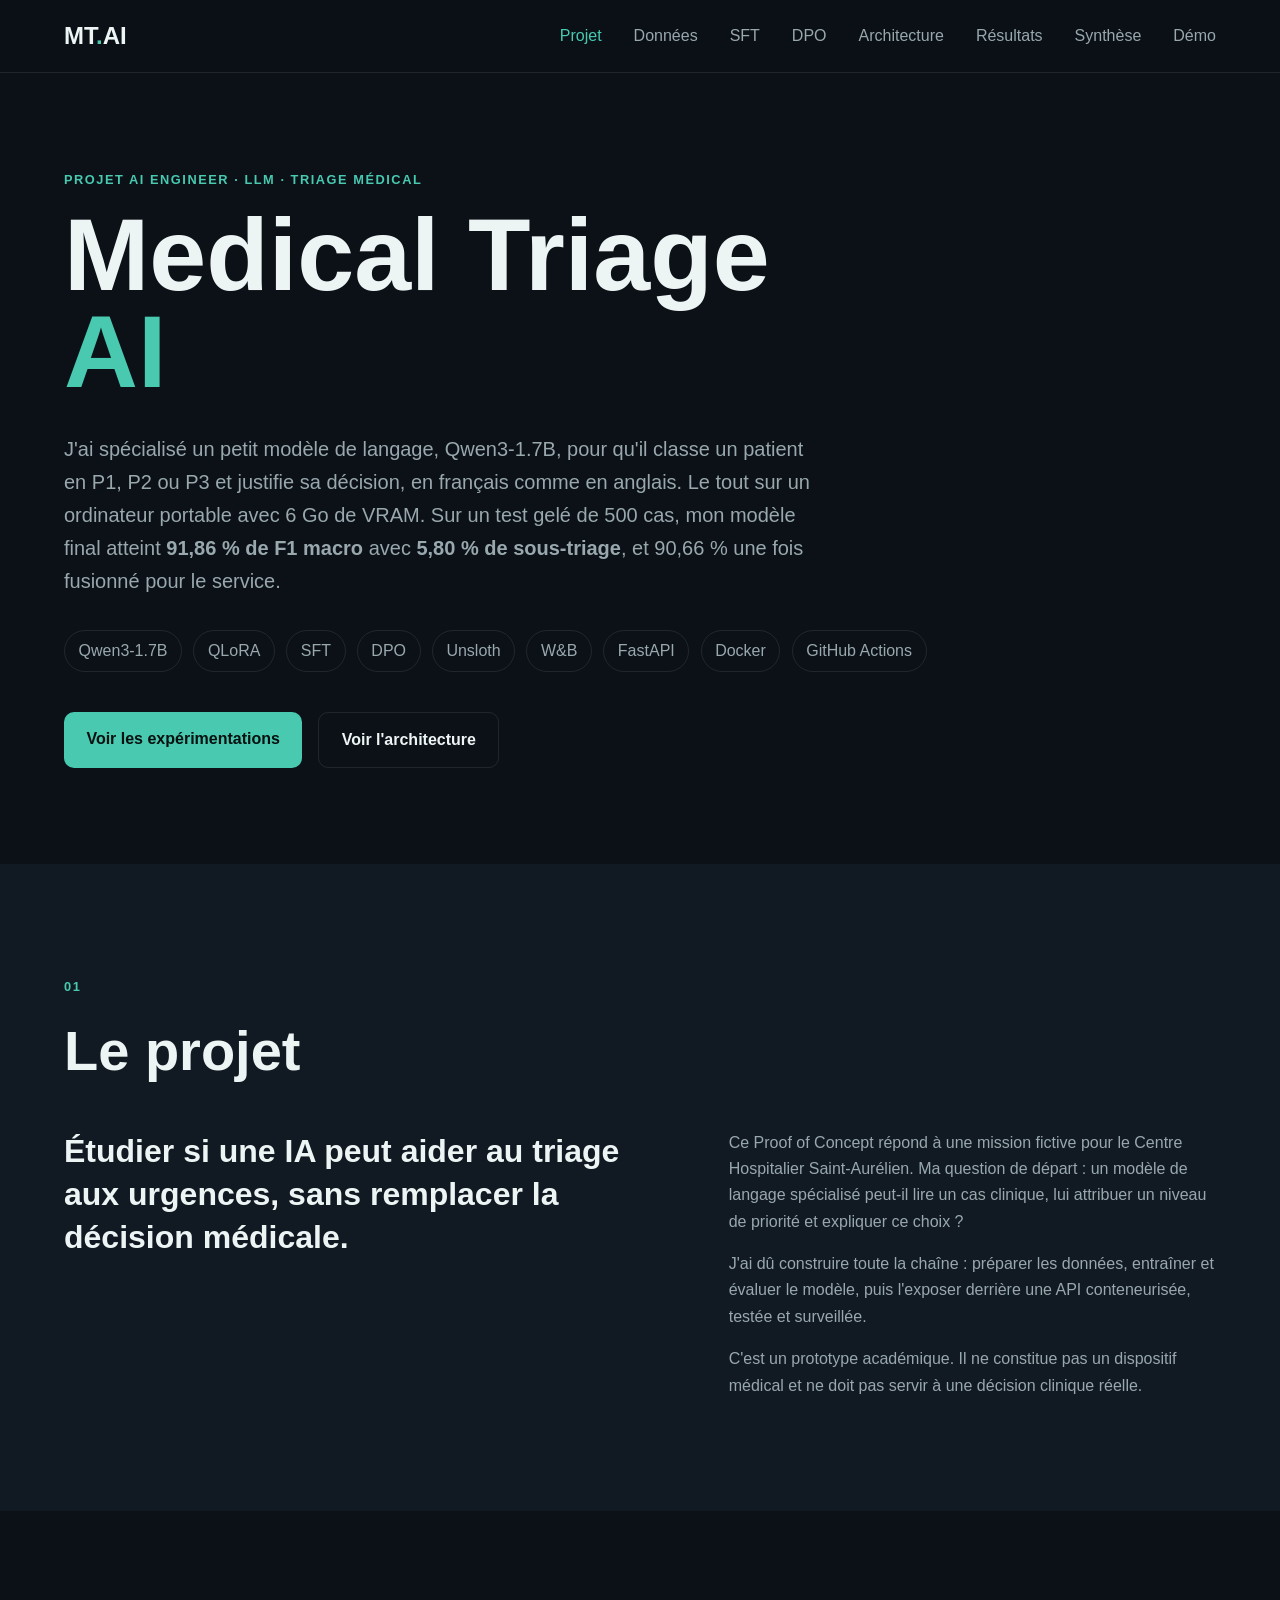
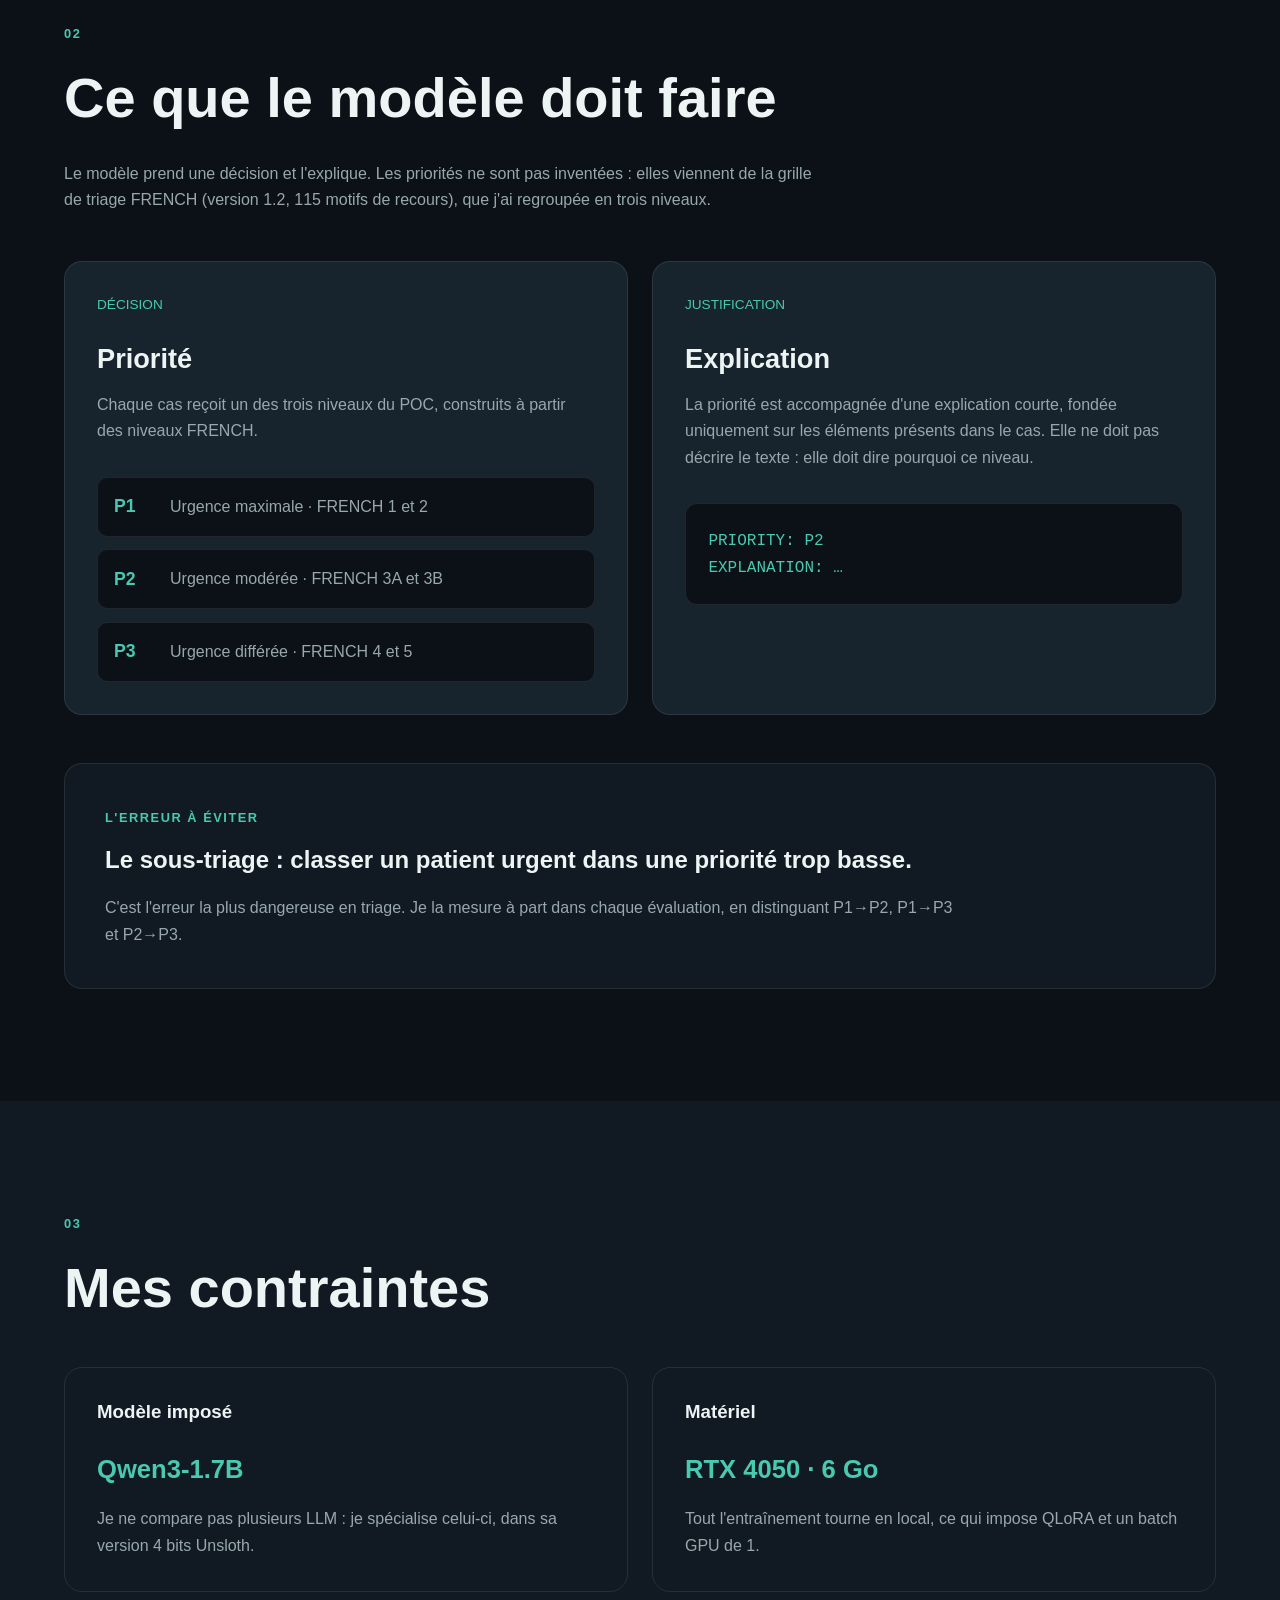
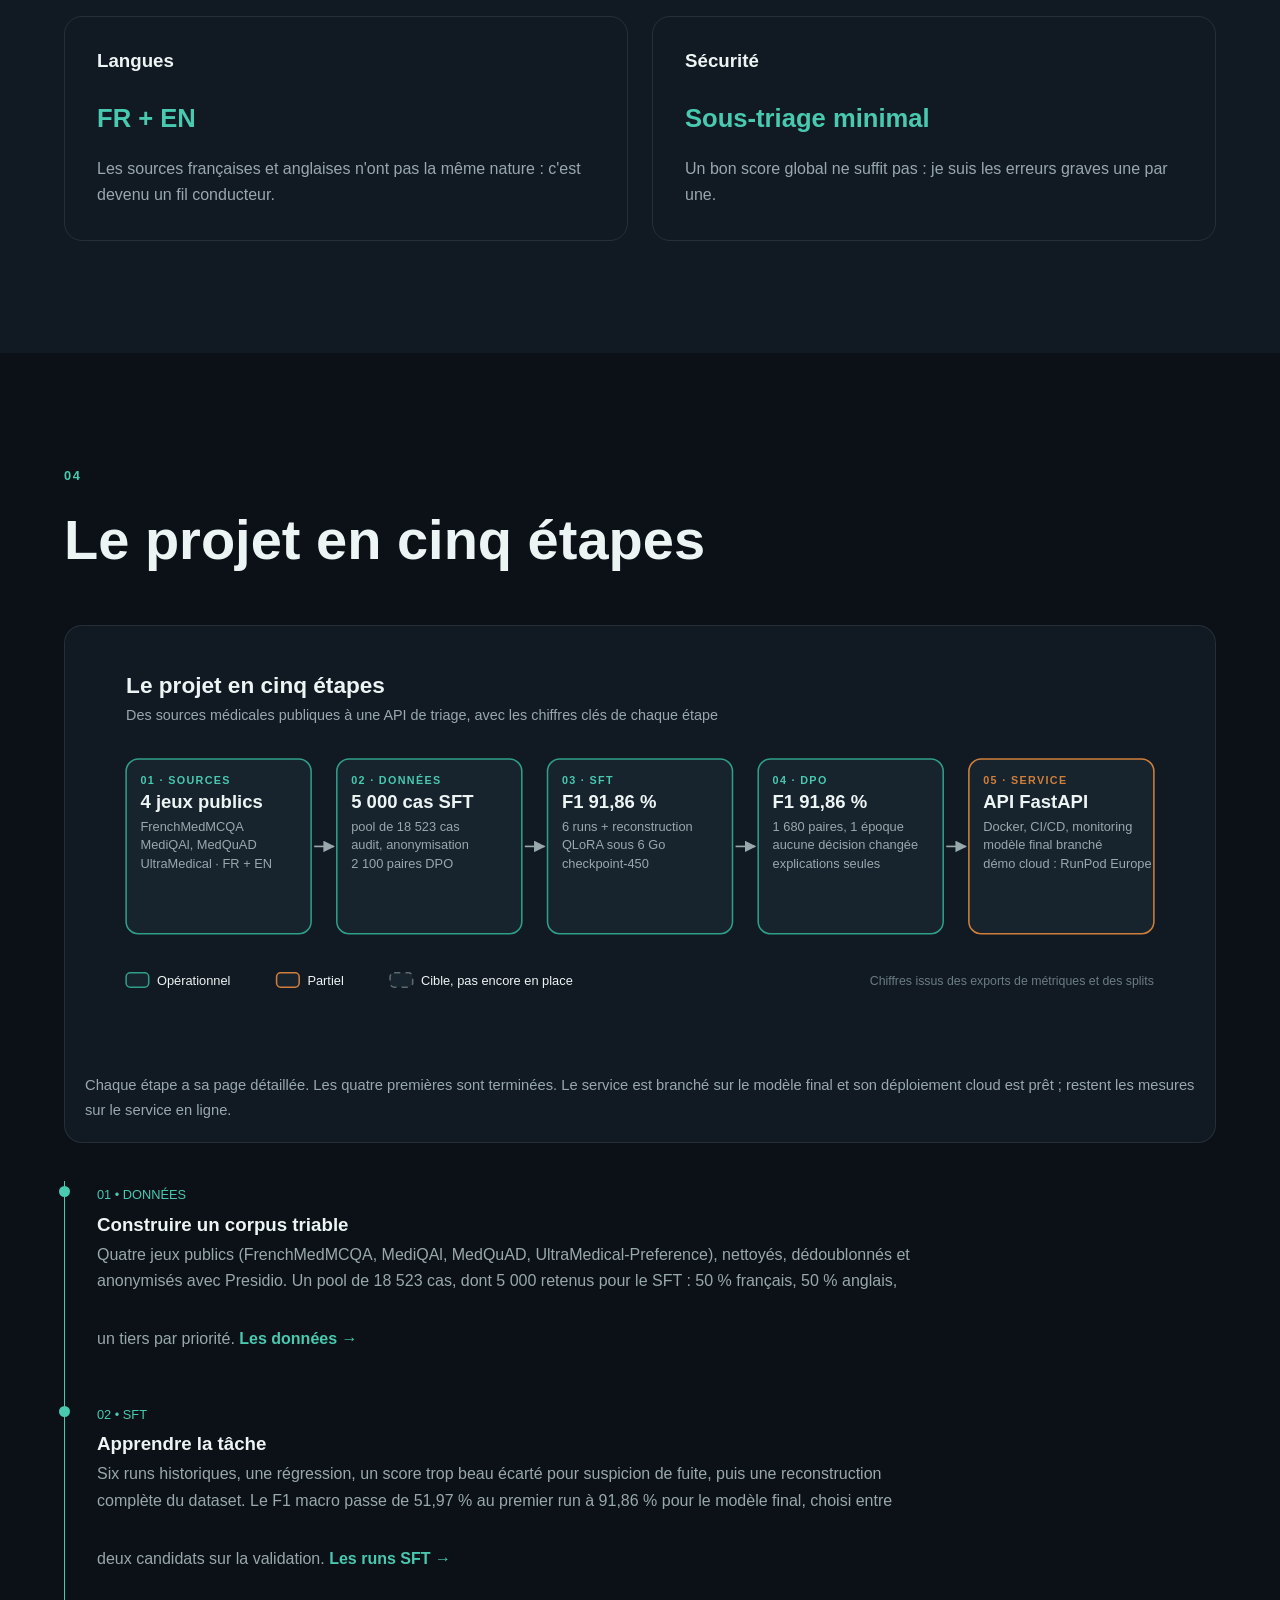
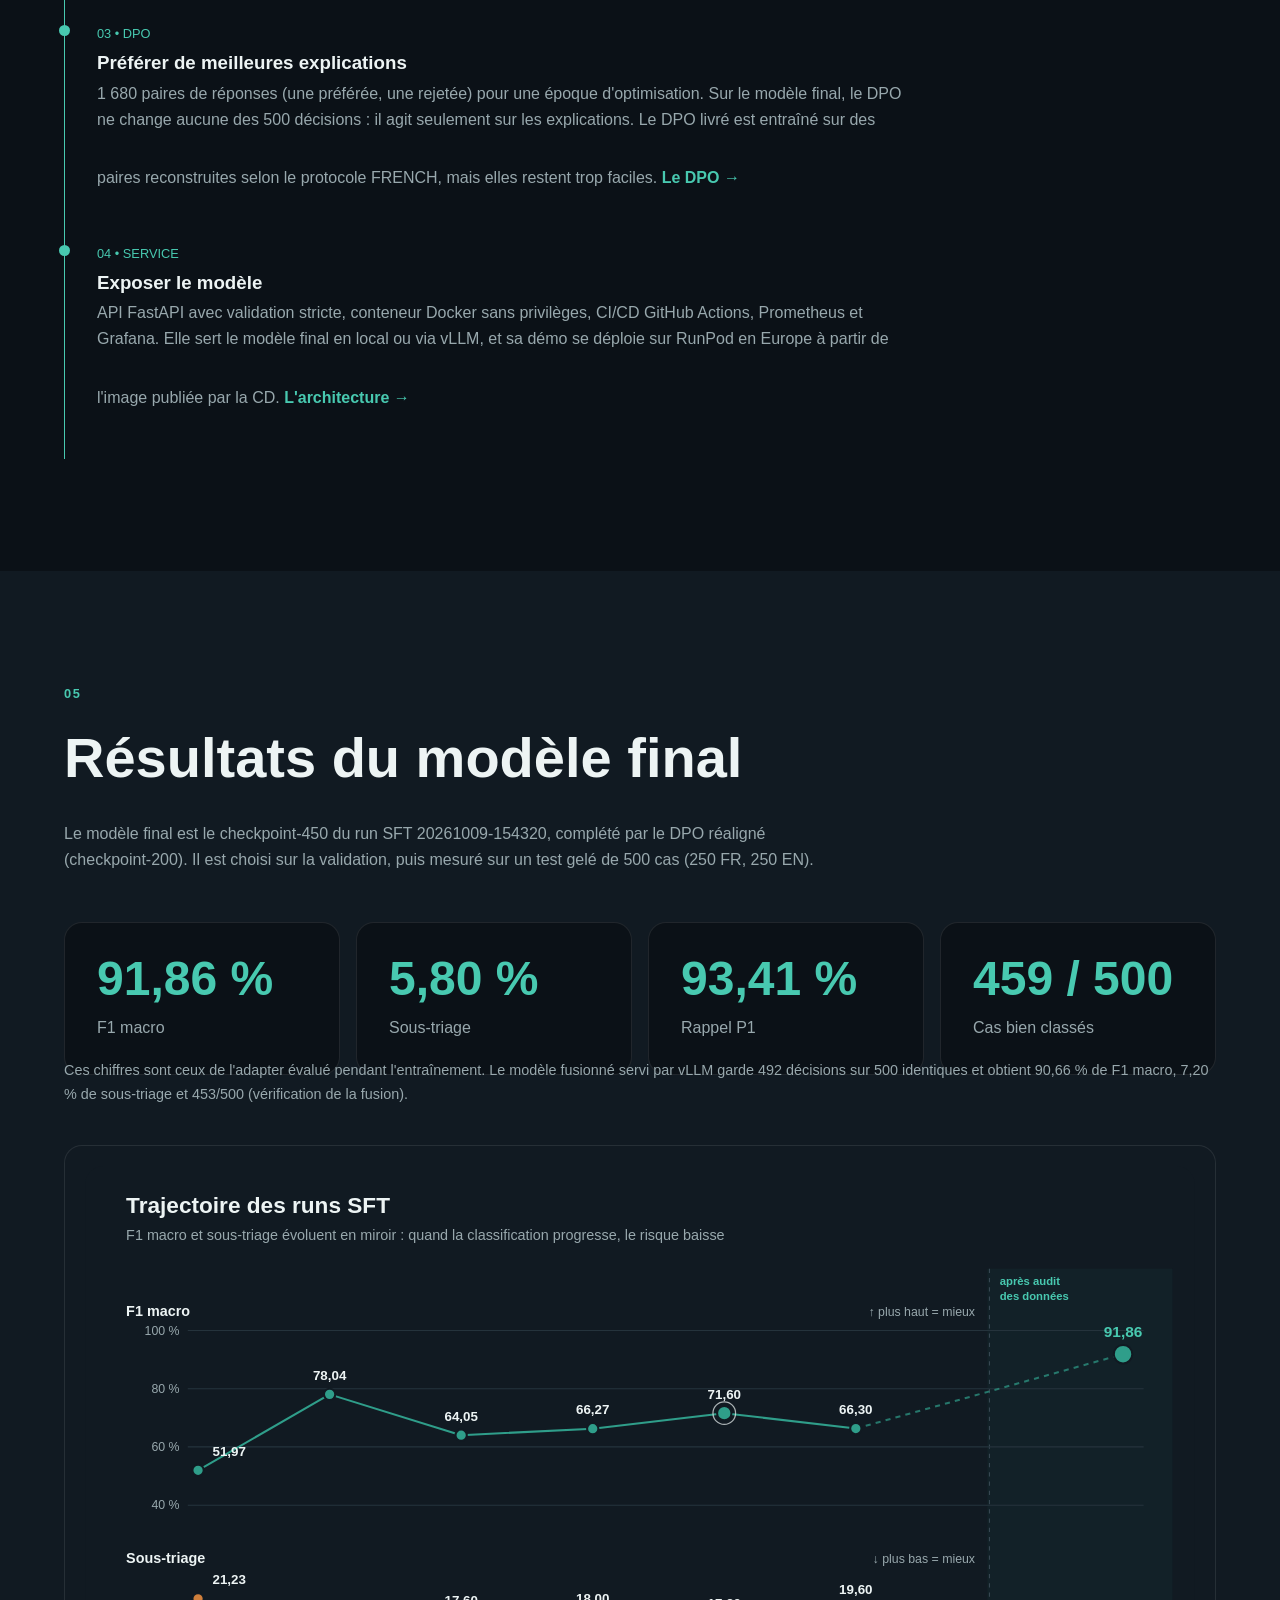
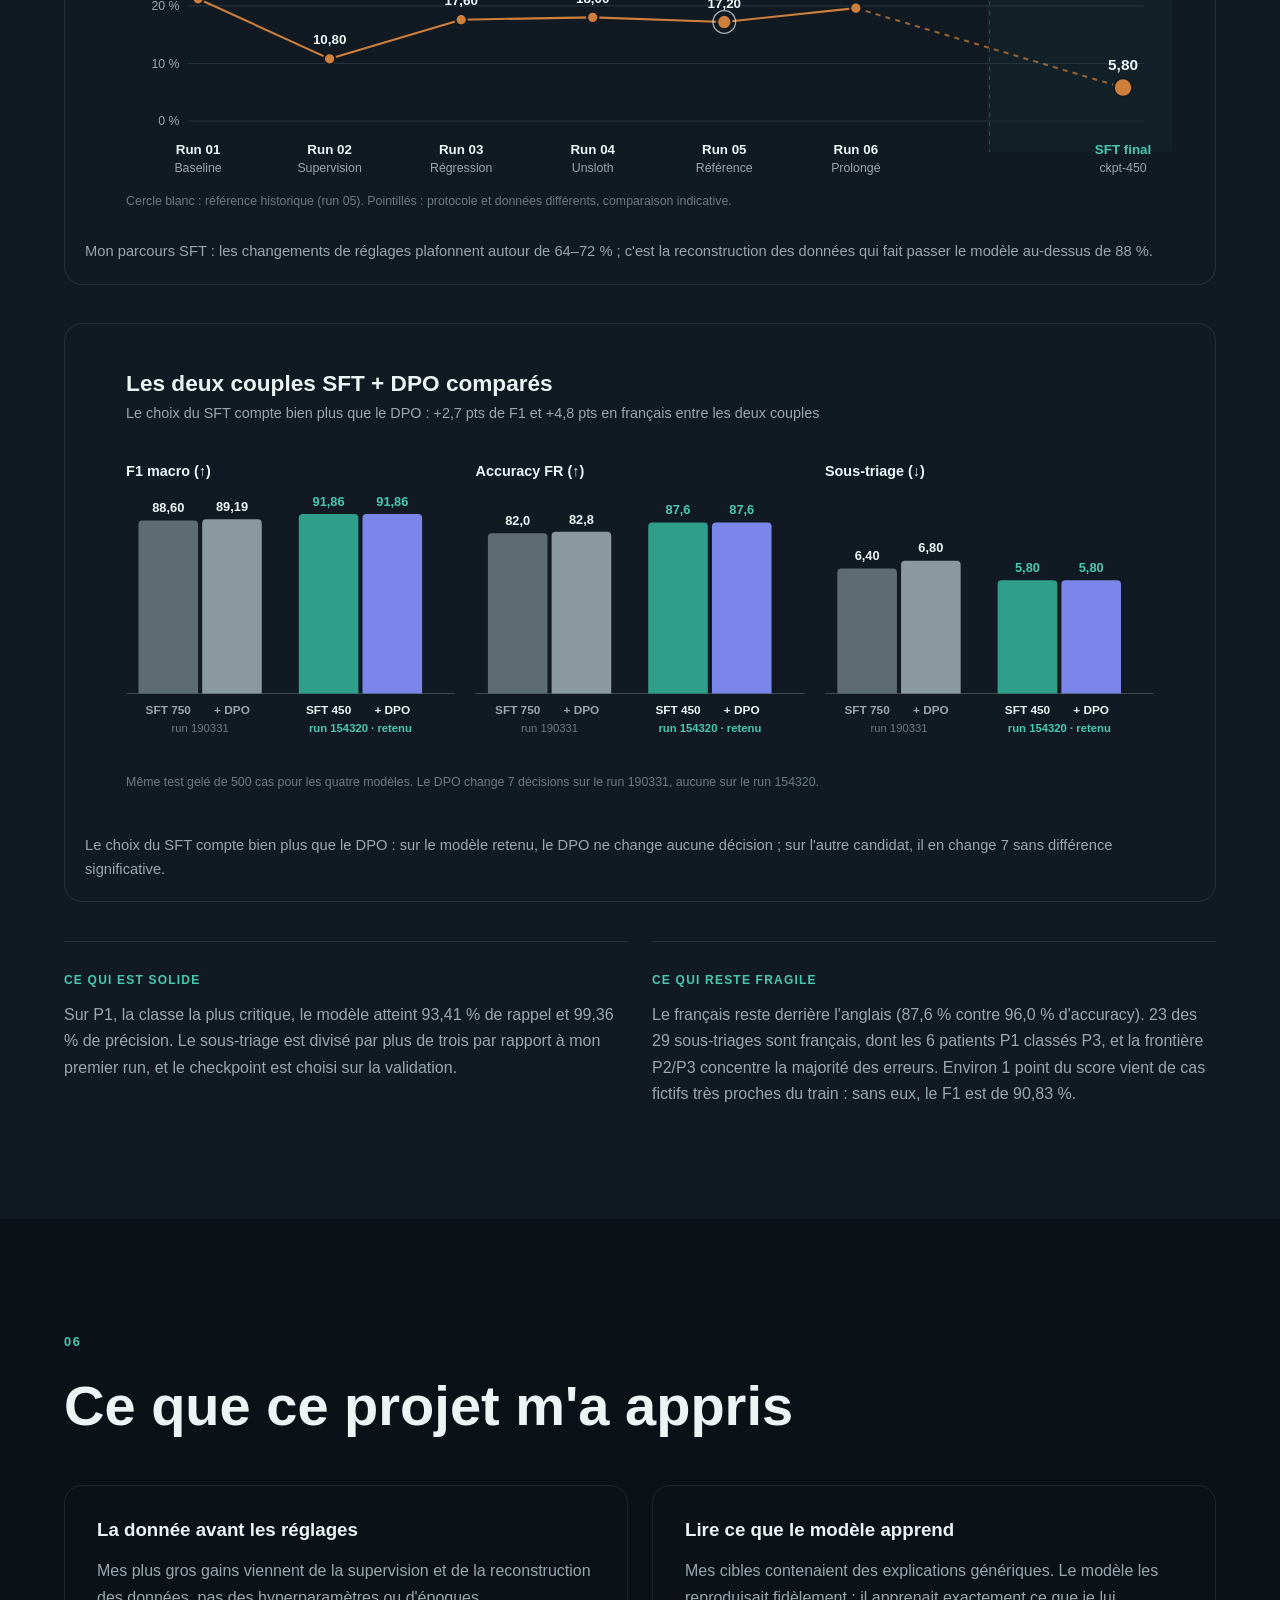
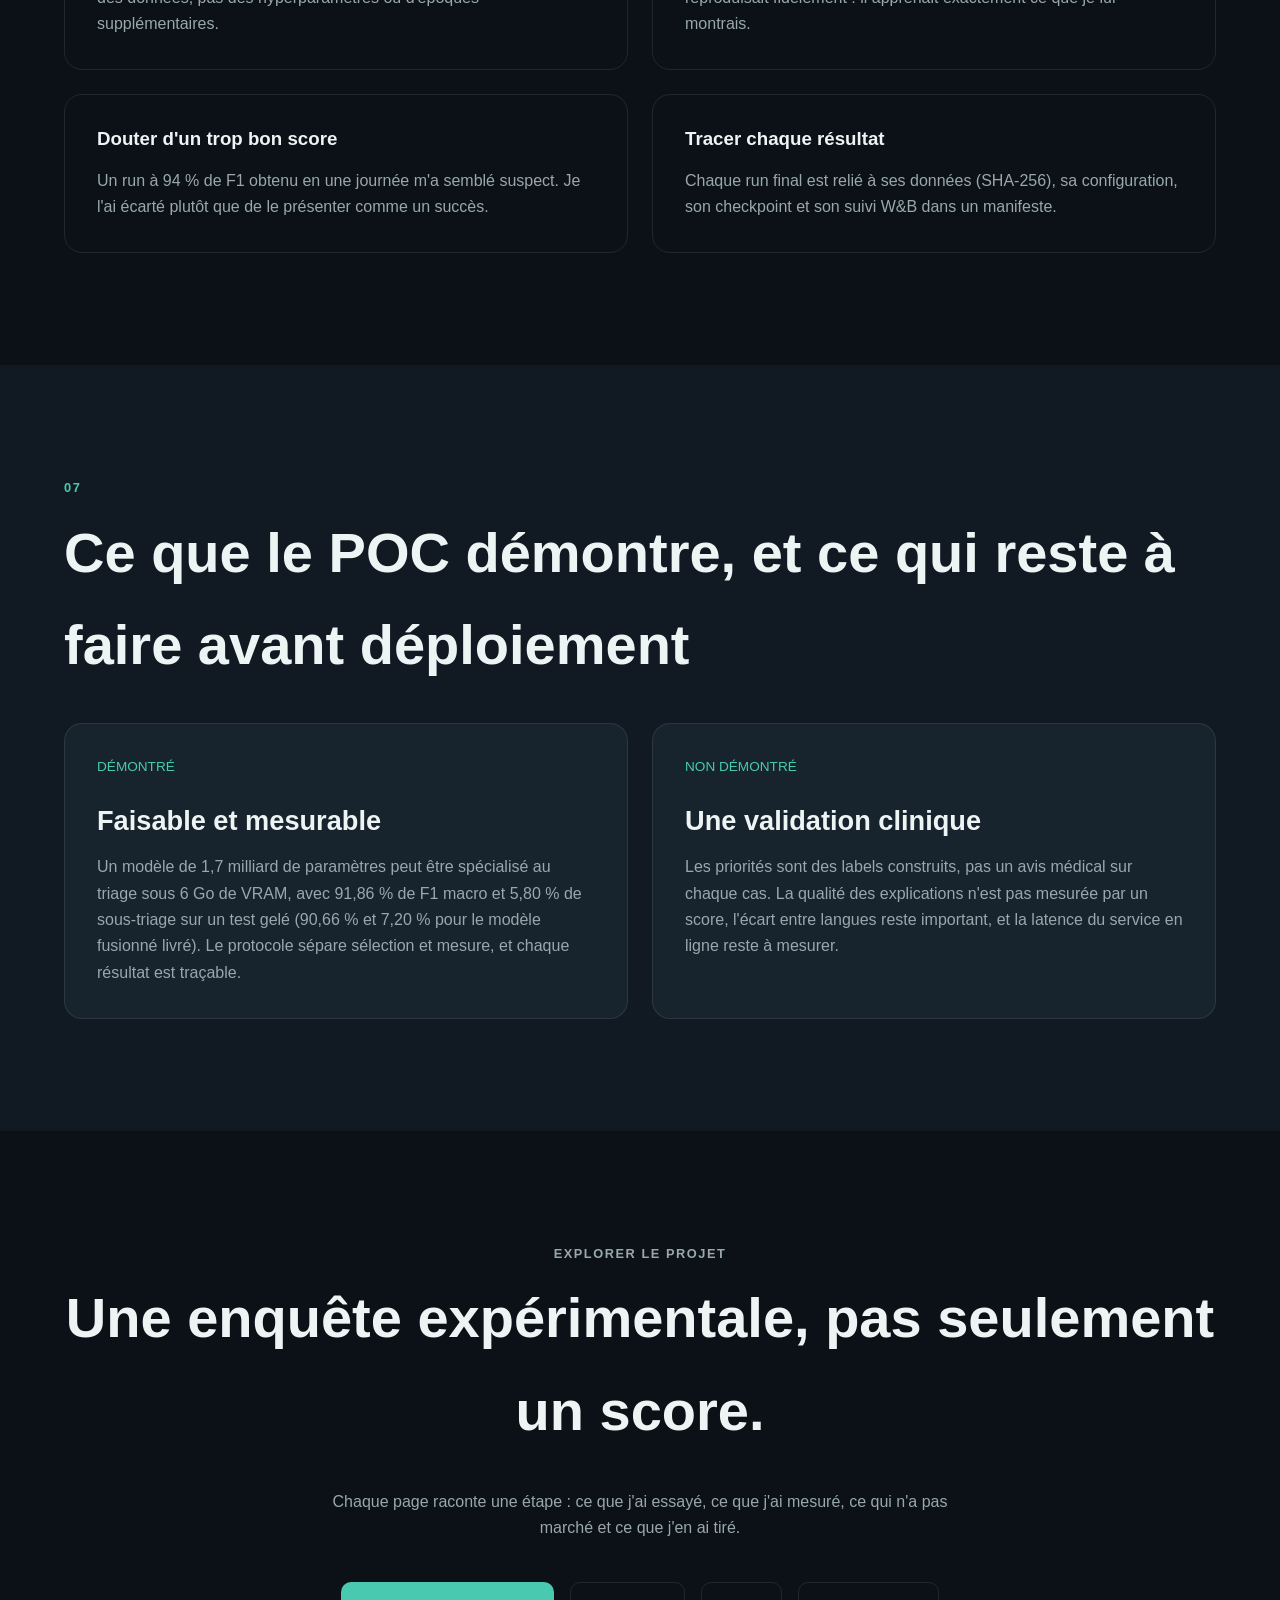
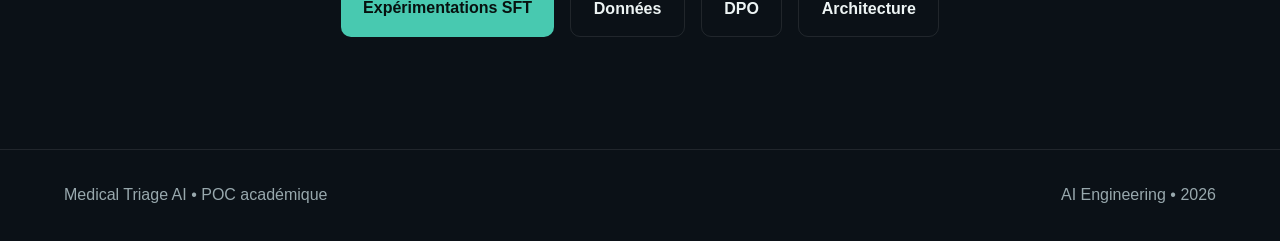
==== commit aba340de: "Doc : grille POC/déploiement, formulations DPO" ====
--- a/docs/index.html
+++ b/docs/index.html
@@ -329,7 +329,7 @@
 <section class="section section-alt">
 <div class="container">
 <p class="section-number">07</p>
-<h2>Ce que le POC démontre, et ce qu'il ne démontre pas</h2>
+<h2>Ce que le POC démontre, et ce qui reste à faire avant déploiement</h2>
 <div class="projects-grid">
 <article class="project-card">
 <div class="project-top"><span class="project-type">DÉMONTRÉ</span></div>
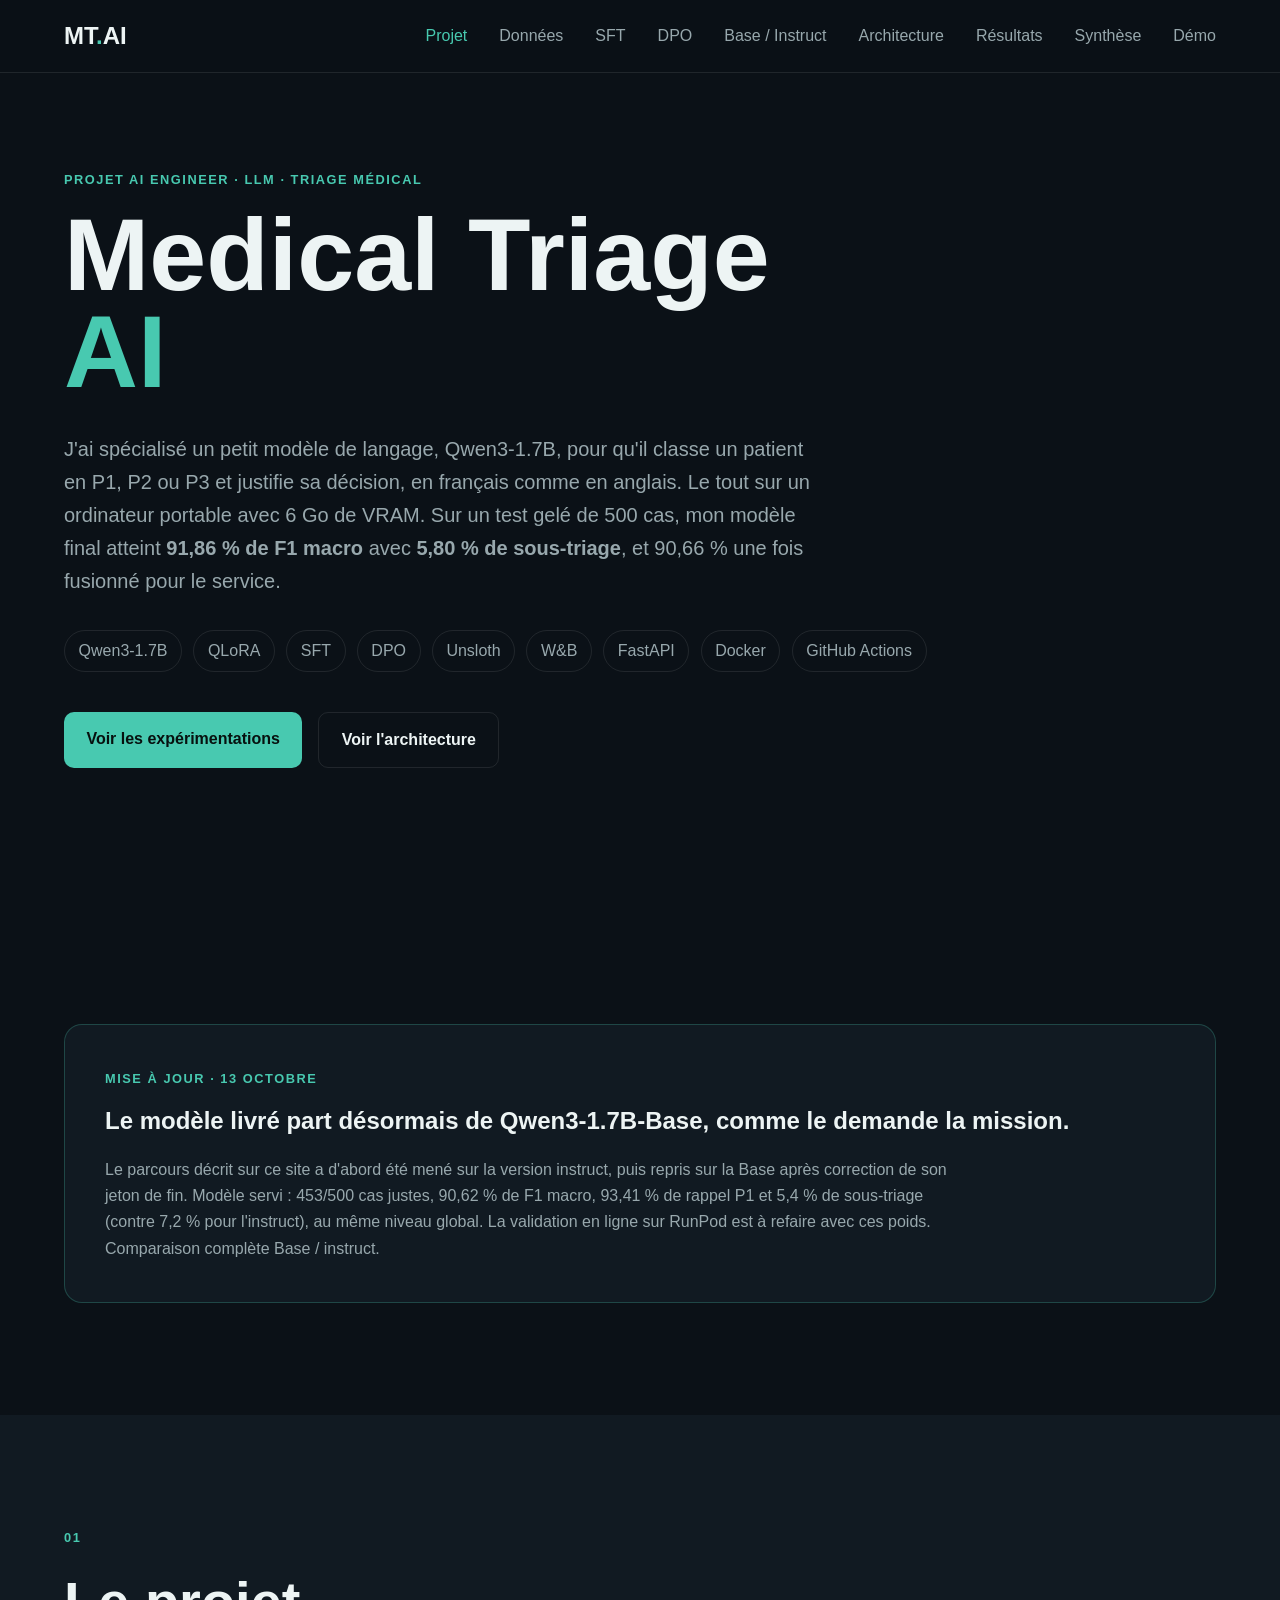
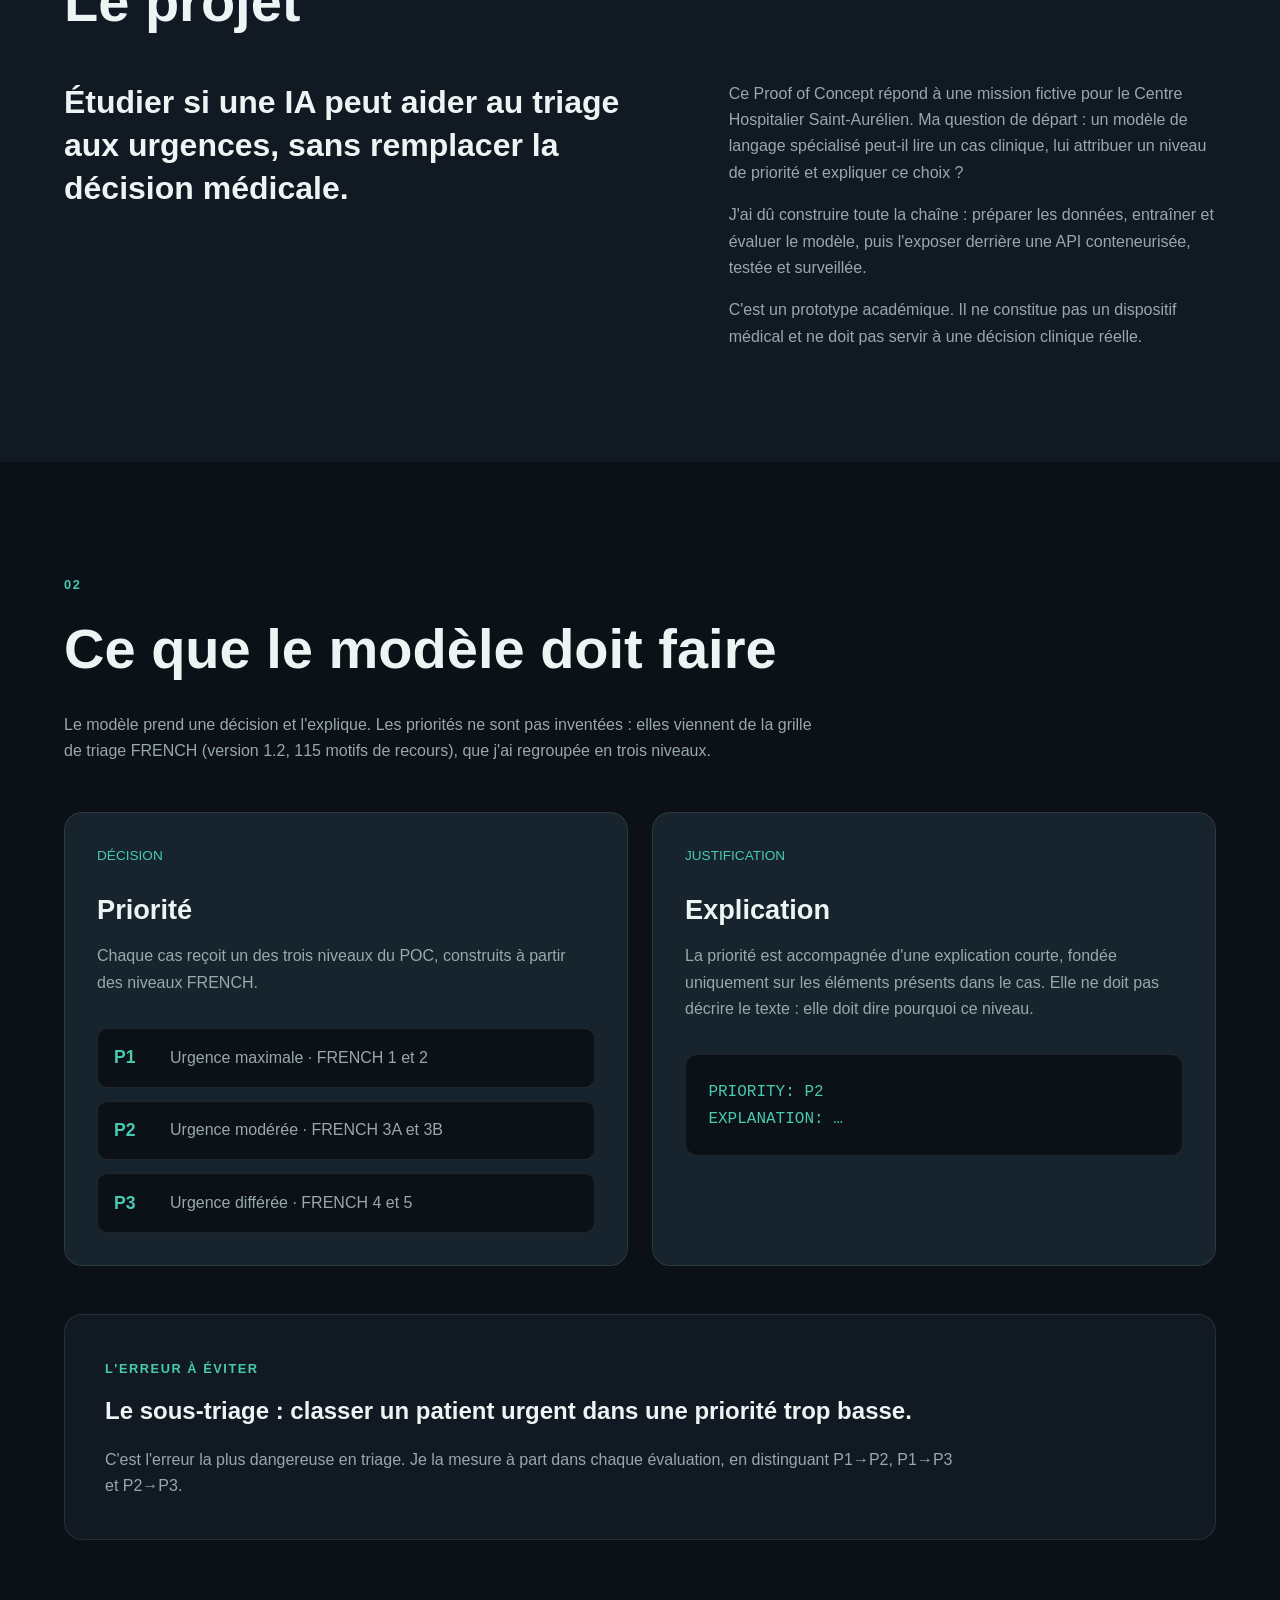
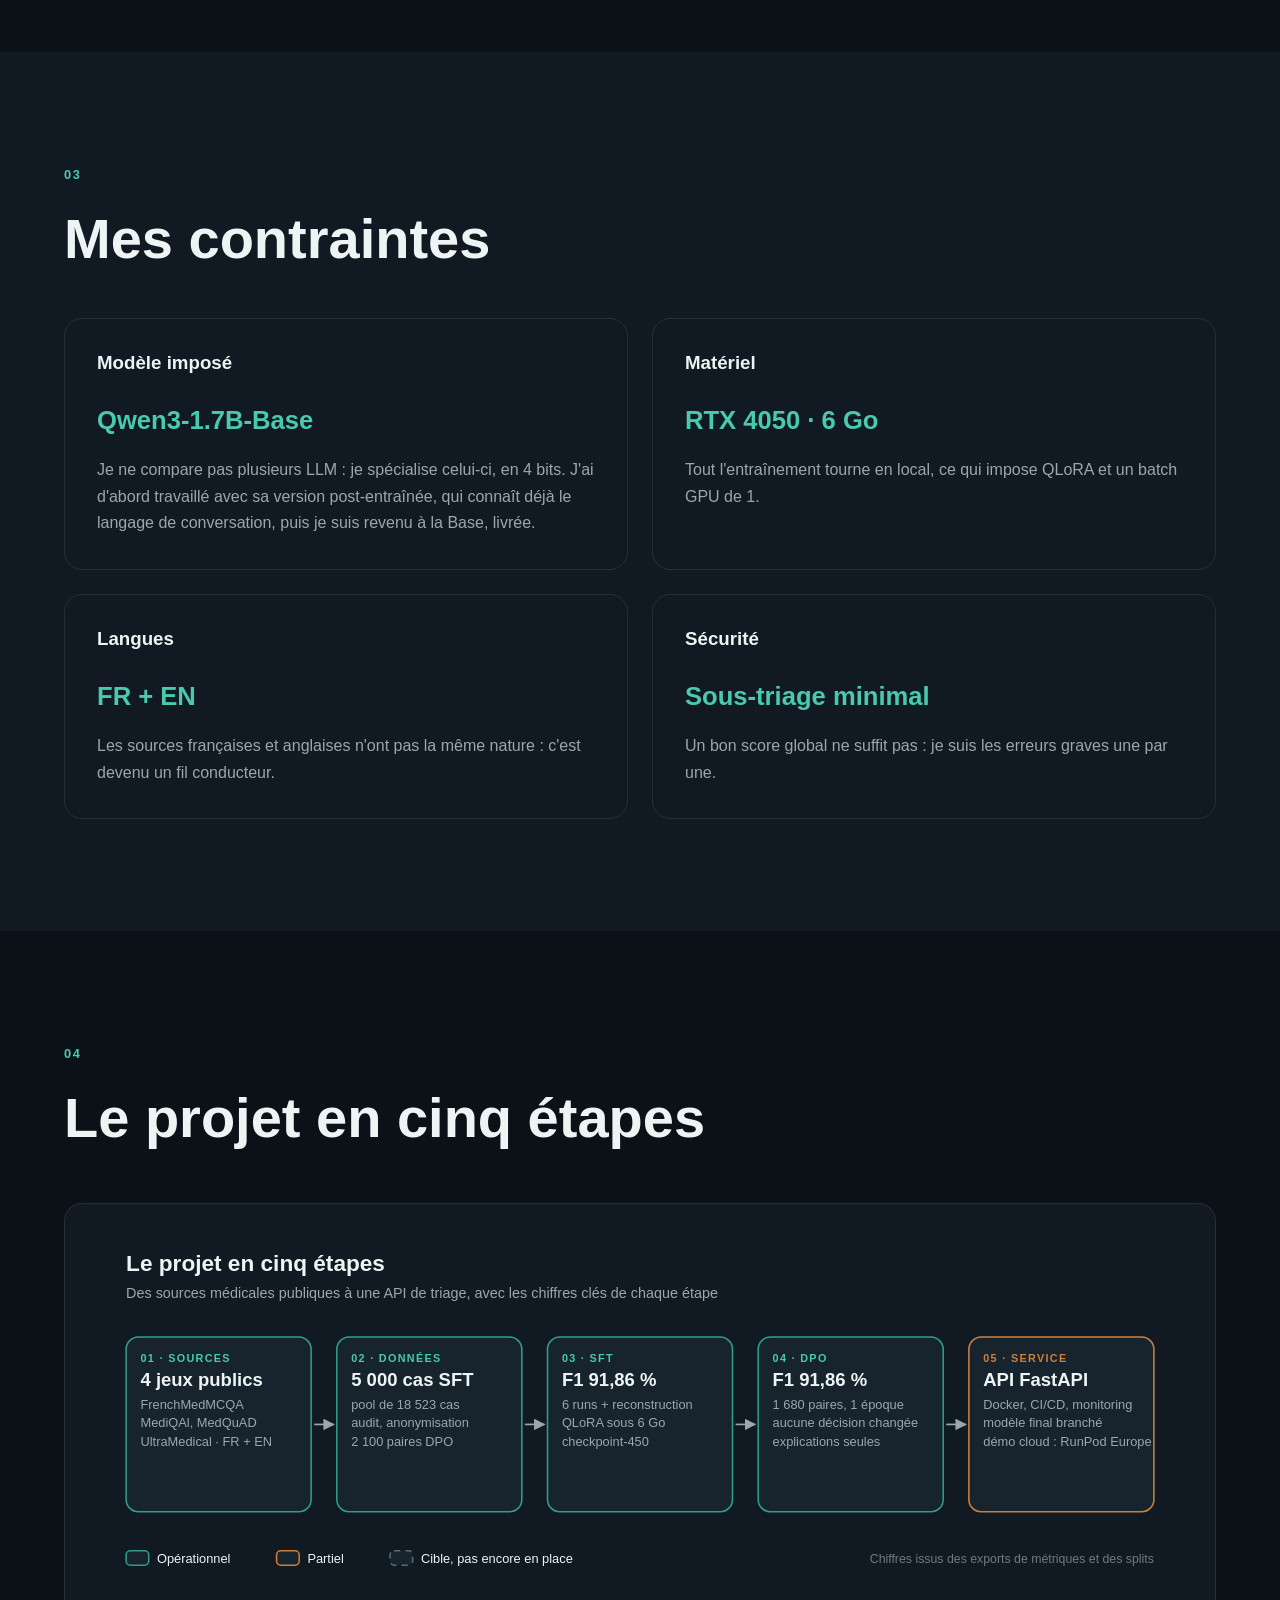
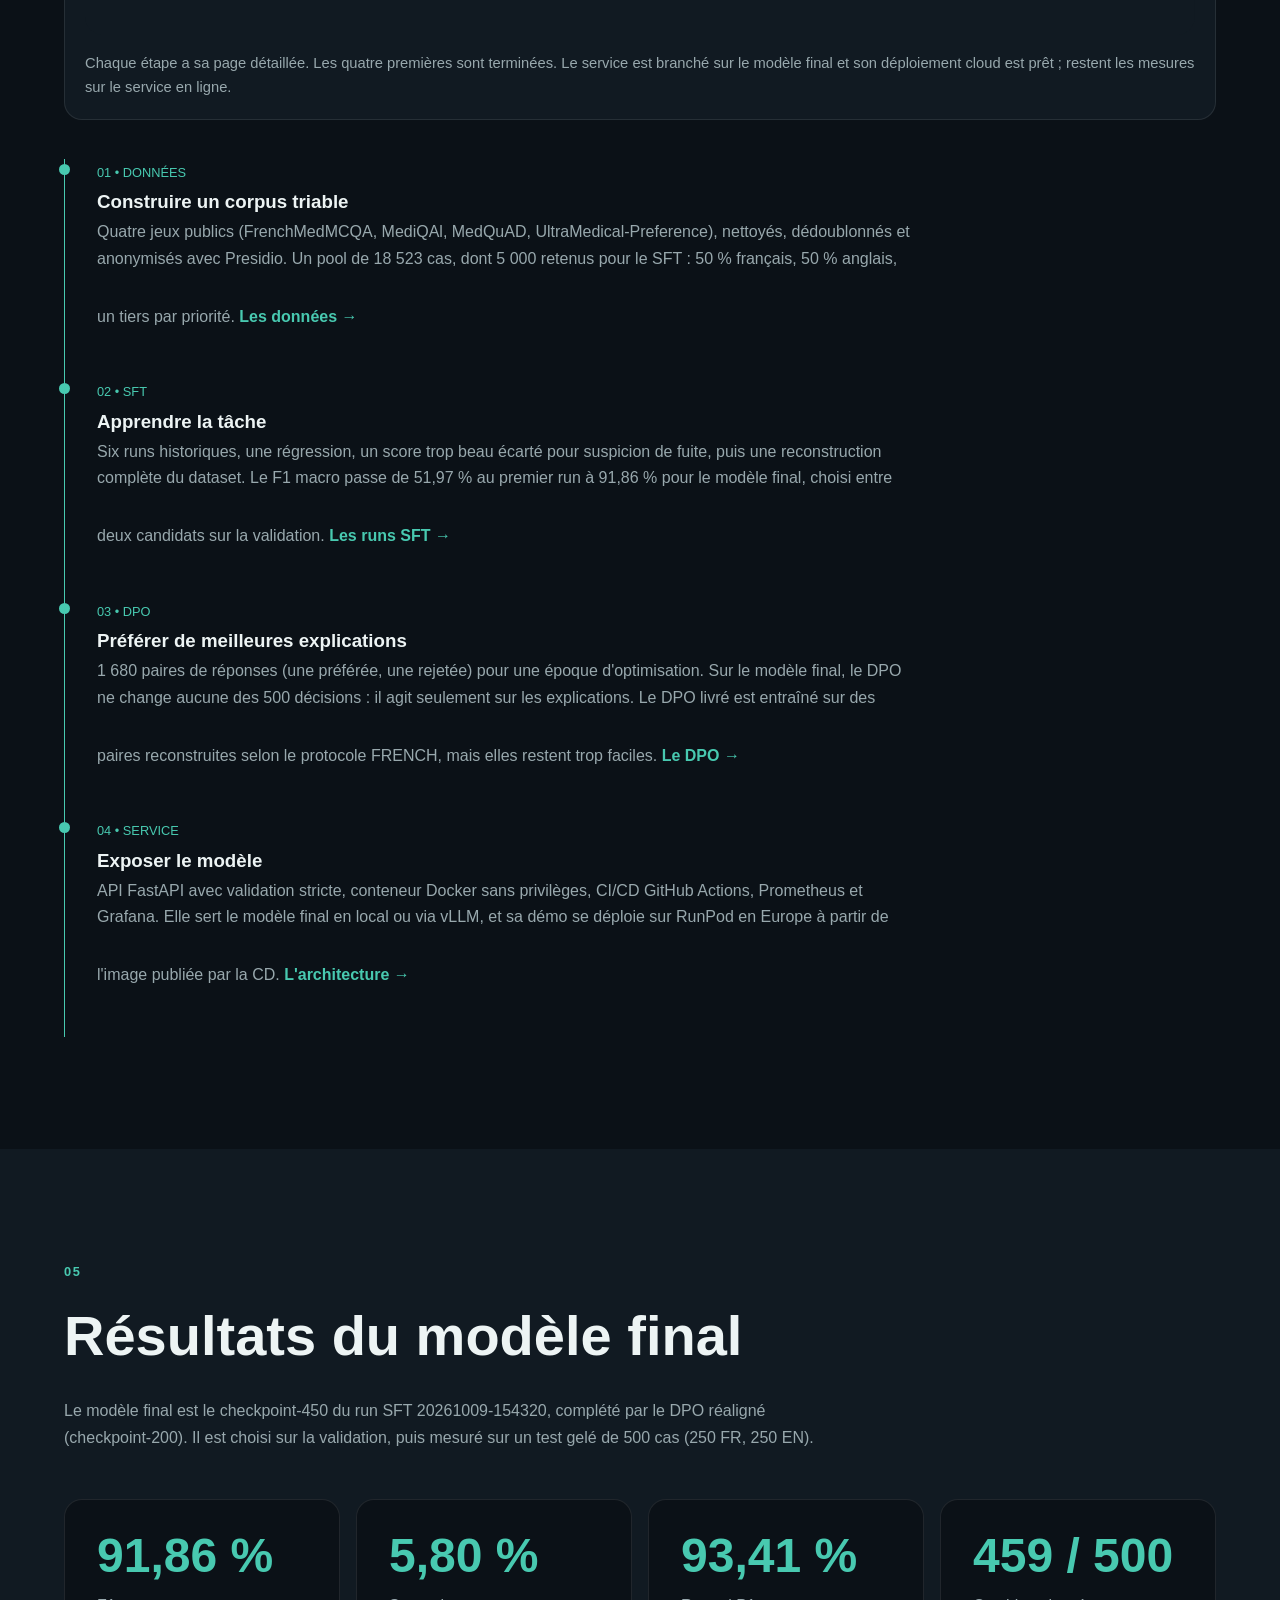
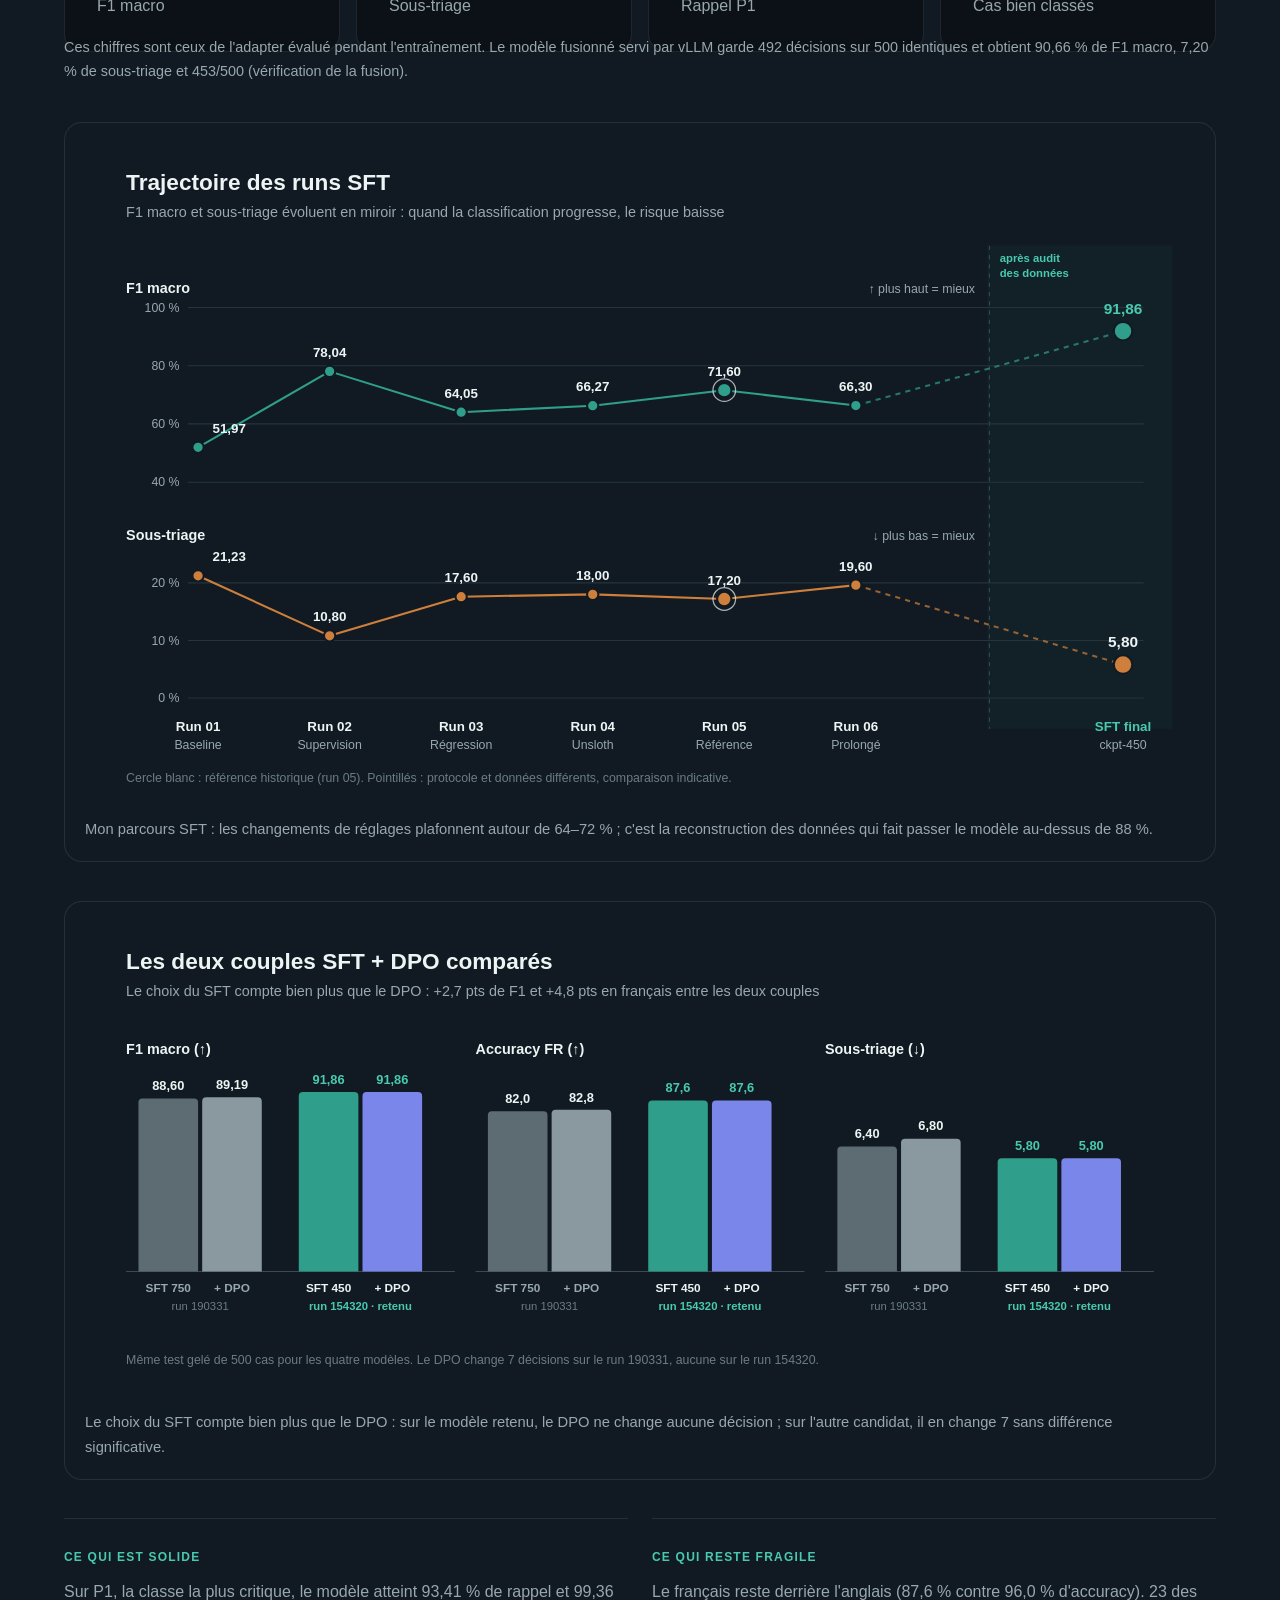
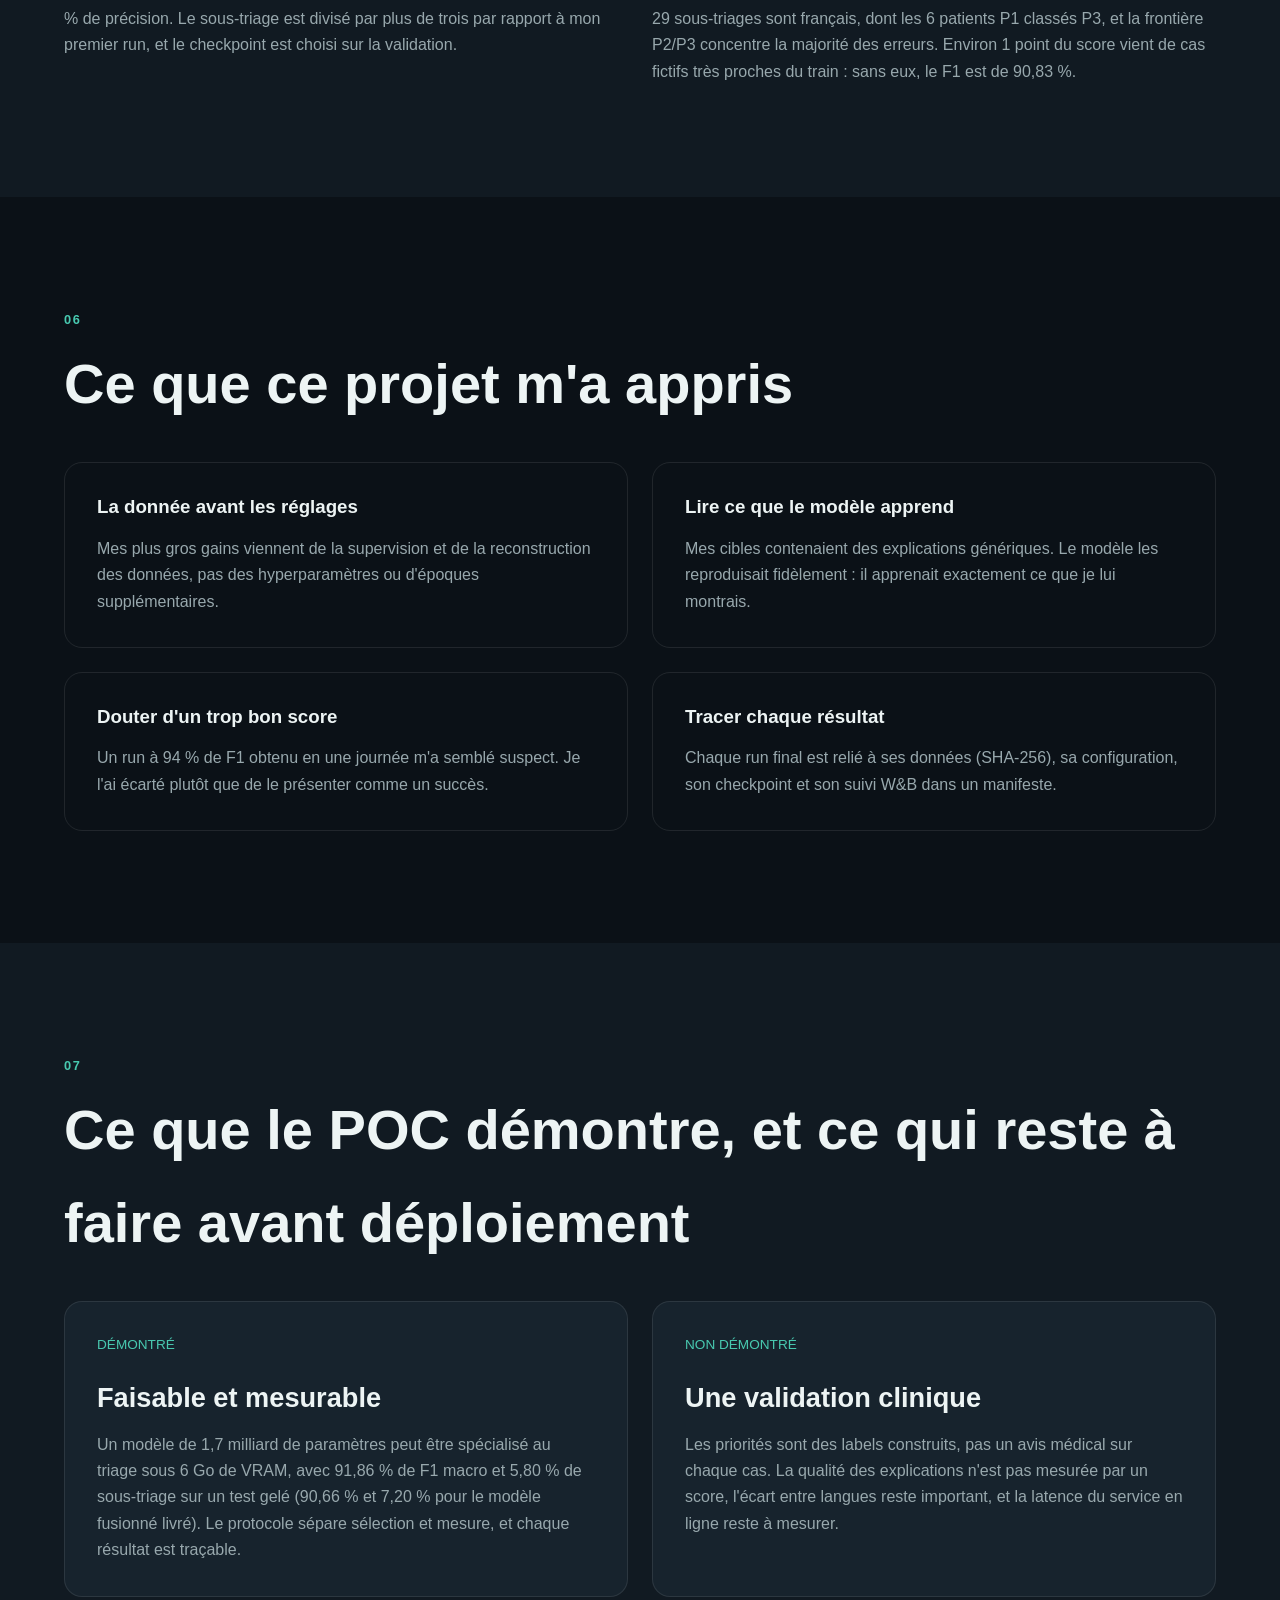
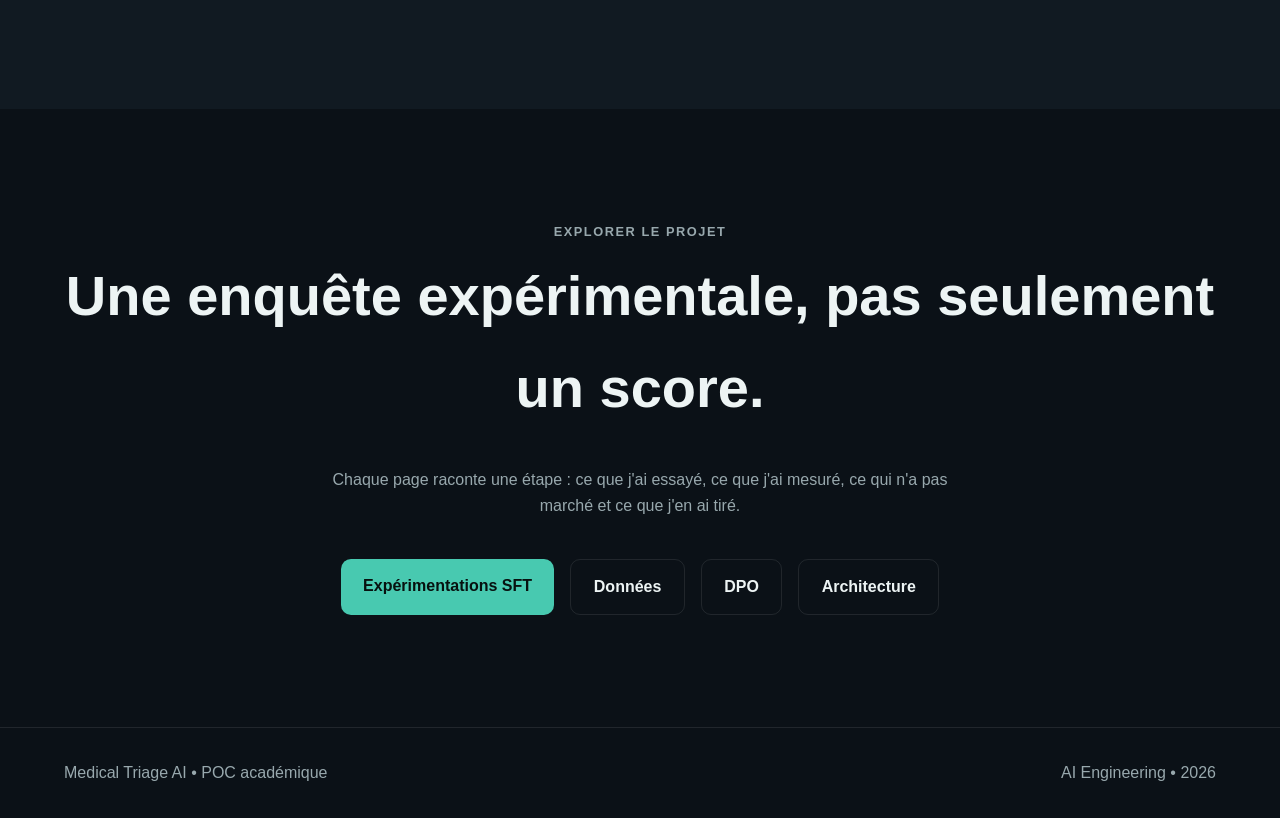
==== commit 58dba098: "Modèle livré : Qwen3-1.7B-Base (SFT ckpt-550 + DPO ckpt-150), jetons spéciaux entraînés, docs et rap" ====
--- a/docs/index.html
+++ b/docs/index.html
@@ -11,7 +11,7 @@
 <header class="header">
 <nav class="nav container">
 <a class="logo" href="index.html">MT<span>.</span>AI</a>
-<div class="nav-links"><a class="active" href="index.html">Projet</a><a href="data.html">Données</a><a href="experiments.html">SFT</a><a href="dpo.html">DPO</a><a href="architecture.html">Architecture</a><a href="resultats.html">Résultats</a><a href="synthese.html">Synthèse</a><a href="demo.html">Démo</a></div>
+<div class="nav-links"><a class="active" href="index.html">Projet</a><a href="data.html">Données</a><a href="experiments.html">SFT</a><a href="dpo.html">DPO</a><a href="base.html">Base / Instruct</a><a href="architecture.html">Architecture</a><a href="resultats.html">Résultats</a><a href="synthese.html">Synthèse</a><a href="demo.html">Démo</a></div>
 </nav>
 </header>
 <main>
@@ -35,6 +35,17 @@
 </div>
 </div>
 </section>
+<!-- MISE À JOUR BASE -->
+<section class="section">
+<div class="container">
+<div class="callout">
+<span class="eyebrow">MISE À JOUR · 13 OCTOBRE</span>
+<strong>Le modèle livré part désormais de Qwen3-1.7B-Base, comme le demande la mission.</strong>
+<p>Le parcours décrit sur ce site a d'abord été mené sur la version instruct, puis repris sur la Base après correction de son jeton de fin. Modèle servi : 453/500 cas justes, 90,62 % de F1 macro, 93,41 % de rappel P1 et 5,4 % de sous-triage (contre 7,2 % pour l'instruct), au même niveau global. La validation en ligne sur RunPod est à refaire avec ces poids. <a href="base.html">Comparaison complète Base / instruct</a>.</p>
+</div>
+</div>
+</section>
+
 
 <!-- 01 LE PROJET -->
 <section class="section section-alt">
@@ -90,7 +101,7 @@
 <p class="section-number">03</p>
 <h2>Mes contraintes</h2>
 <div class="skills-grid">
-<div class="skill-group"><h3>Modèle imposé</h3><div class="constraint-value">Qwen3-1.7B</div><p class="constraint-text">Je ne compare pas plusieurs LLM : je spécialise celui-ci, dans sa version 4 bits Unsloth.</p></div>
+<div class="skill-group"><h3>Modèle imposé</h3><div class="constraint-value">Qwen3-1.7B-Base</div><p class="constraint-text">Je ne compare pas plusieurs LLM : je spécialise celui-ci, en 4 bits. J'ai d'abord travaillé avec sa version post-entraînée, qui connaît déjà le langage de conversation, puis je suis revenu à la Base, livrée.</p></div>
 <div class="skill-group"><h3>Matériel</h3><div class="constraint-value">RTX 4050 · 6 Go</div><p class="constraint-text">Tout l'entraînement tourne en local, ce qui impose QLoRA et un batch GPU de 1.</p></div>
 <div class="skill-group"><h3>Langues</h3><div class="constraint-value">FR + EN</div><p class="constraint-text">Les sources françaises et anglaises n'ont pas la même nature : c'est devenu un fil conducteur.</p></div>
 <div class="skill-group"><h3>Sécurité</h3><div class="constraint-value">Sous-triage minimal</div><p class="constraint-text">Un bon score global ne suffit pas : je suis les erreurs graves une par une.</p></div>
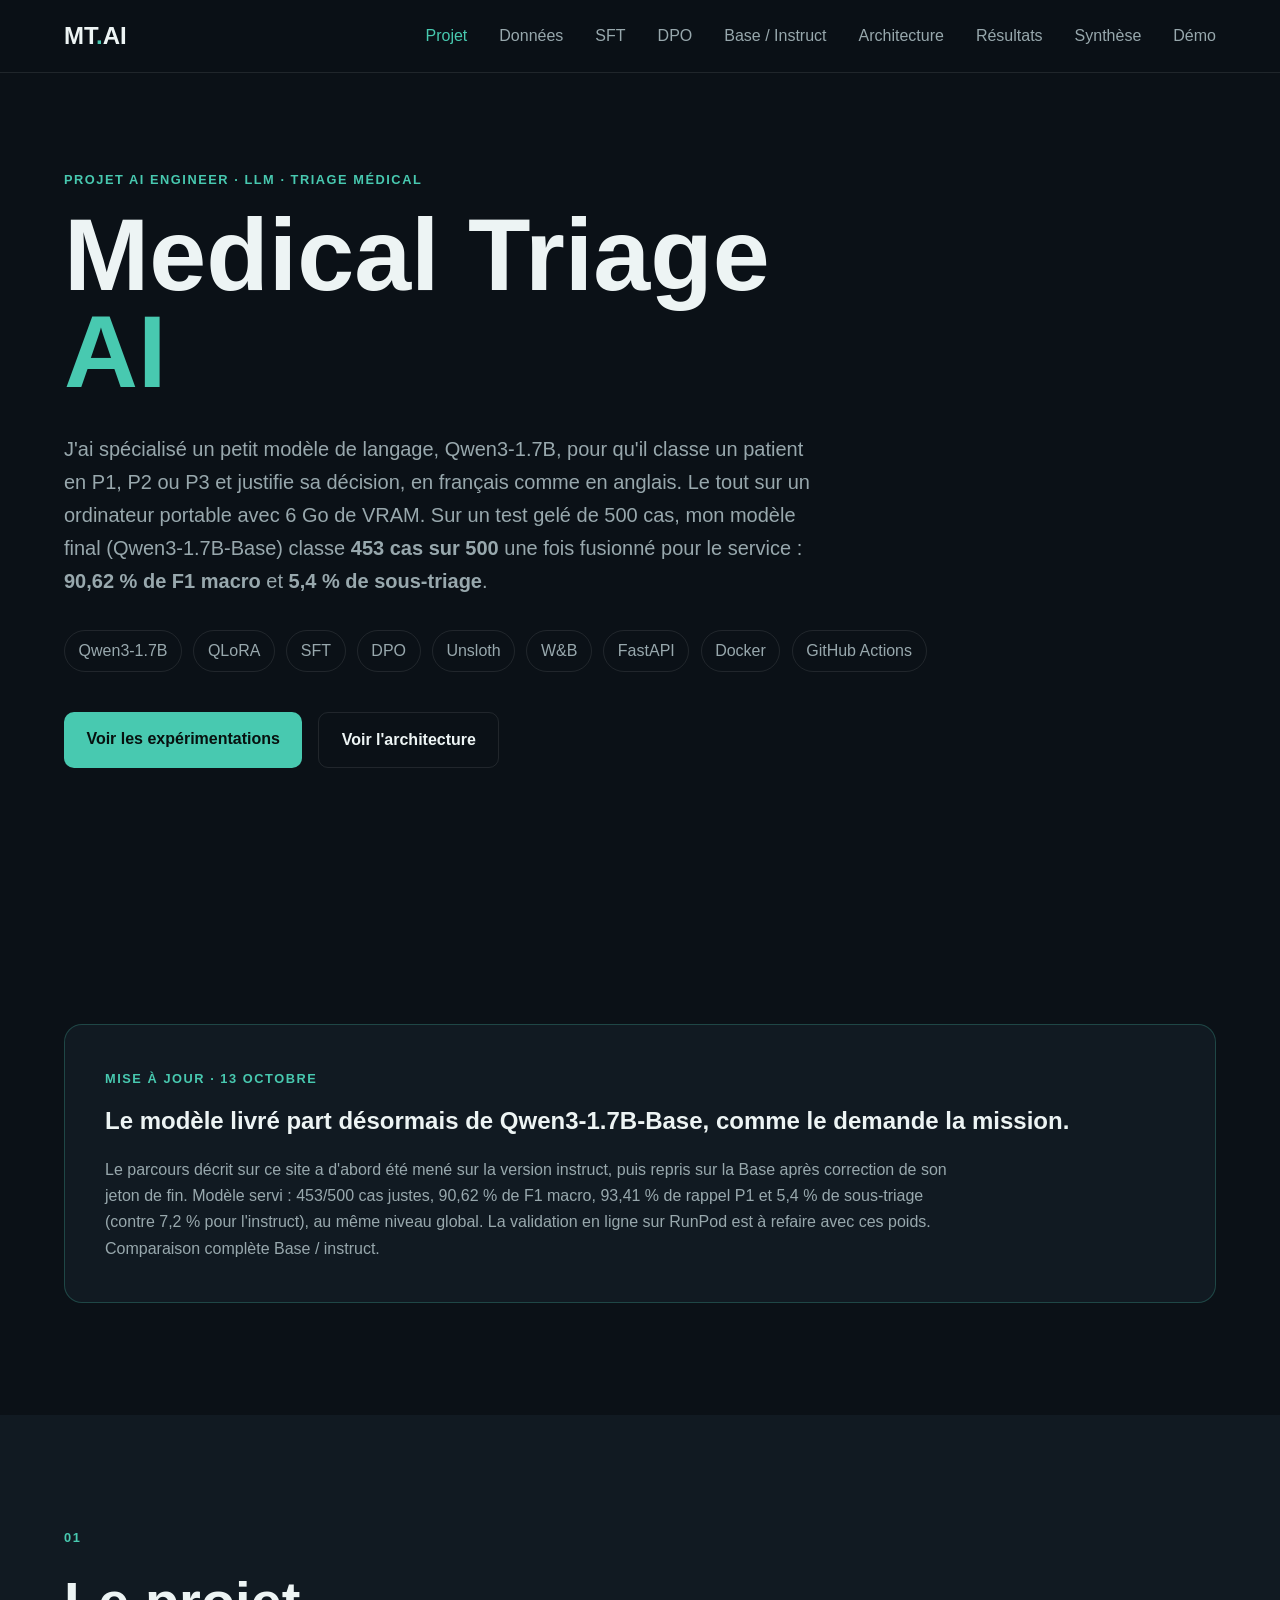
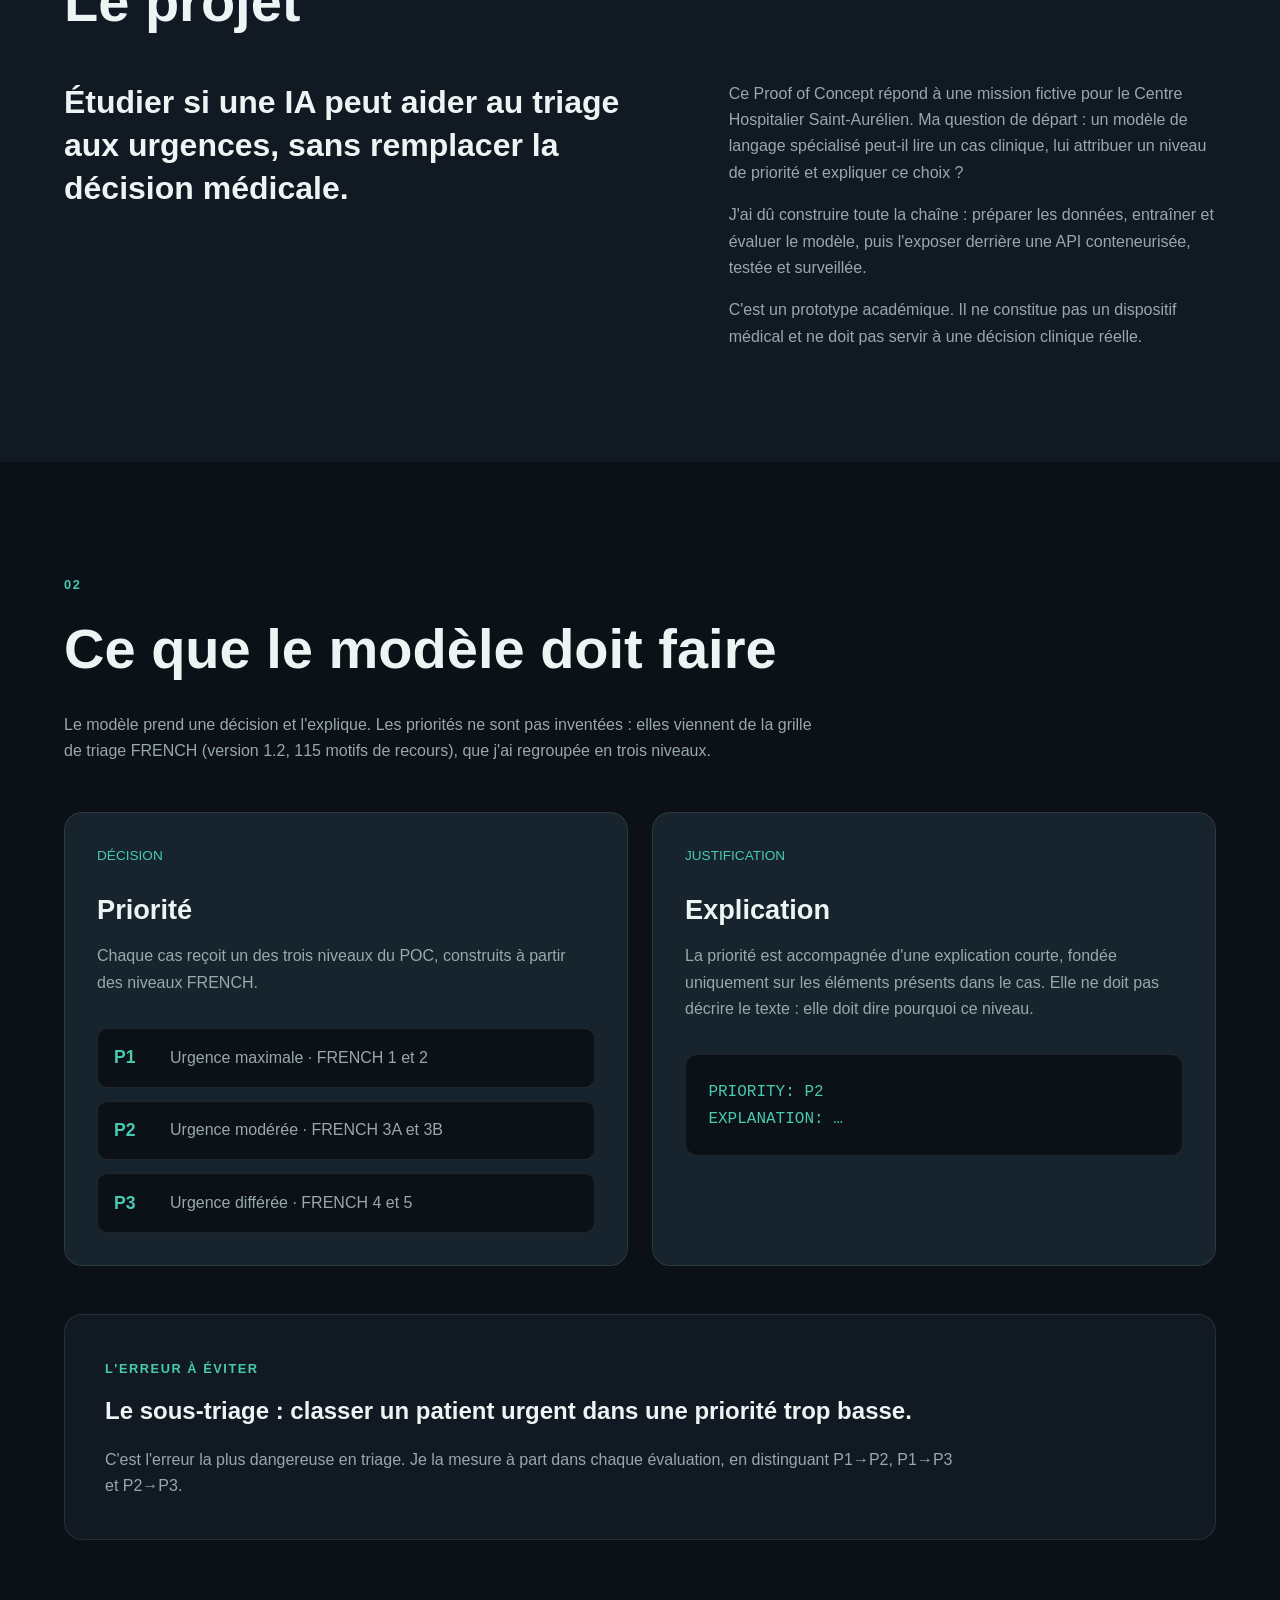
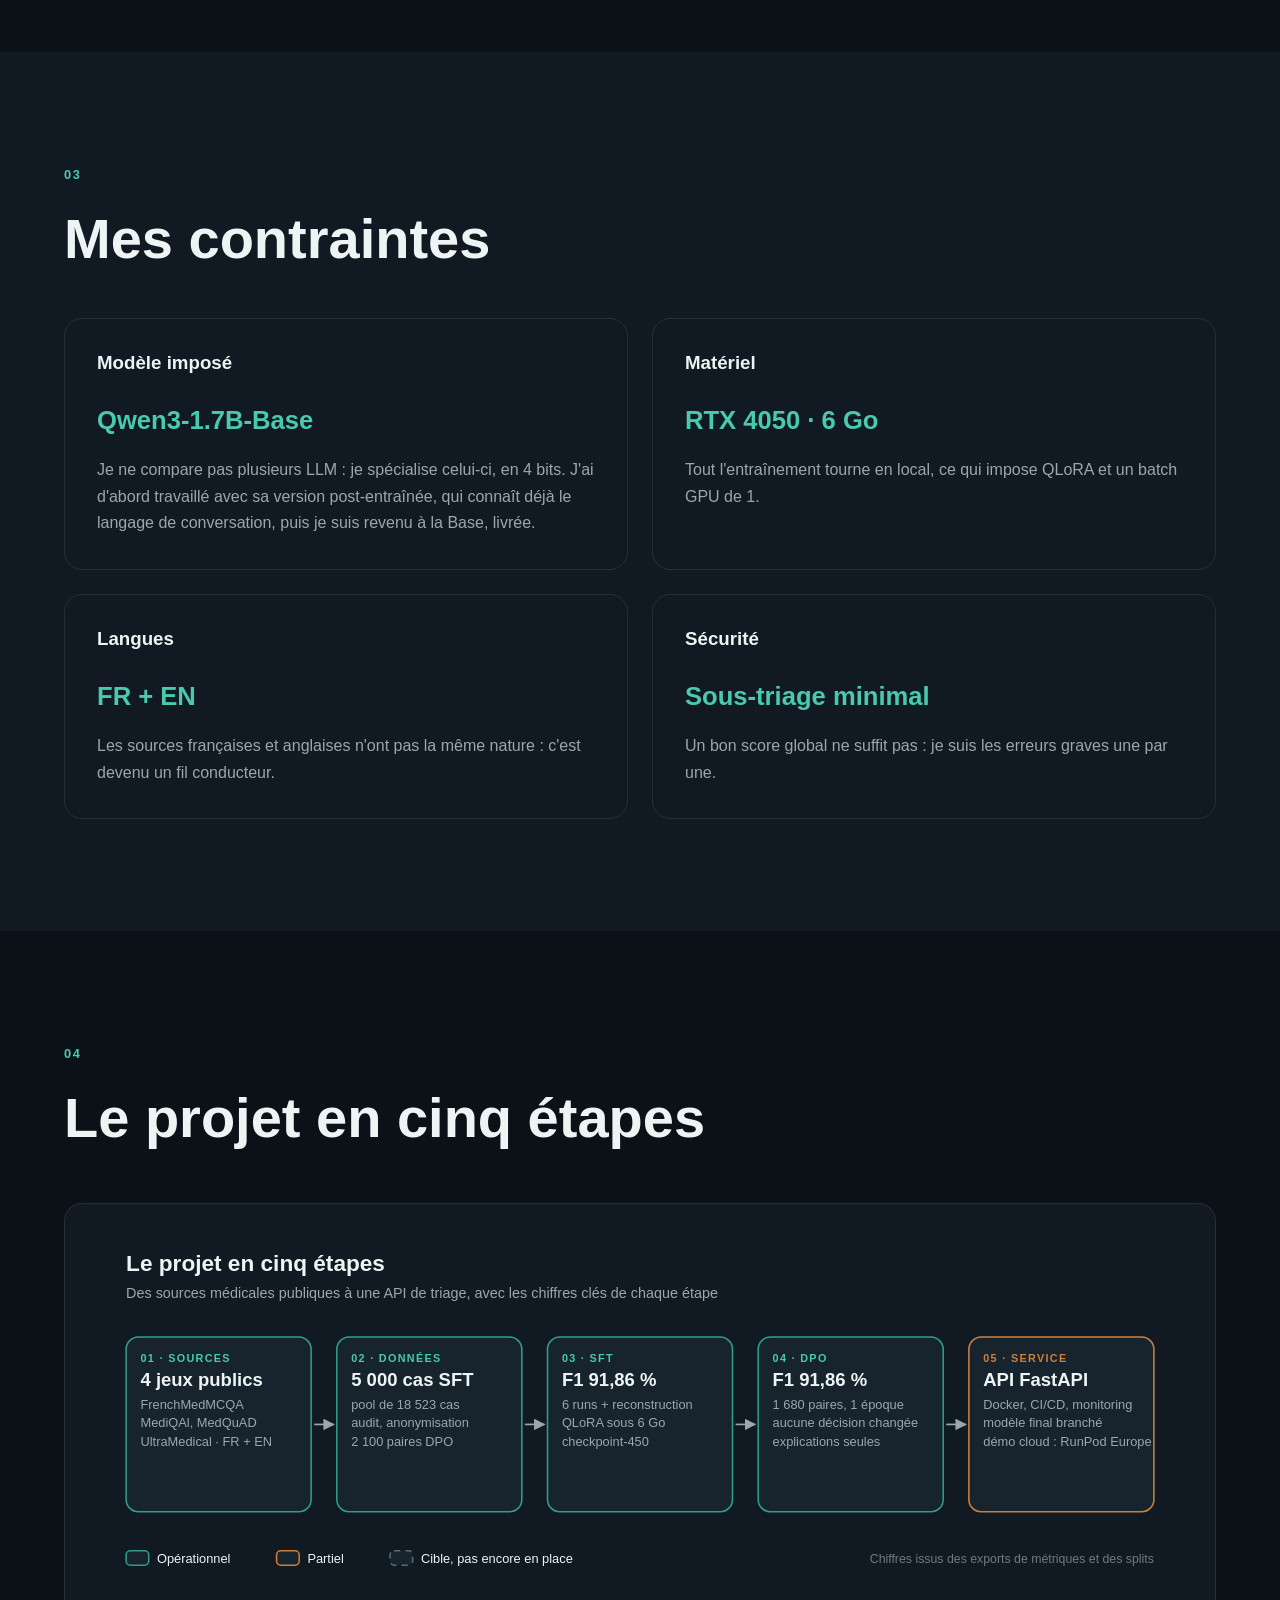
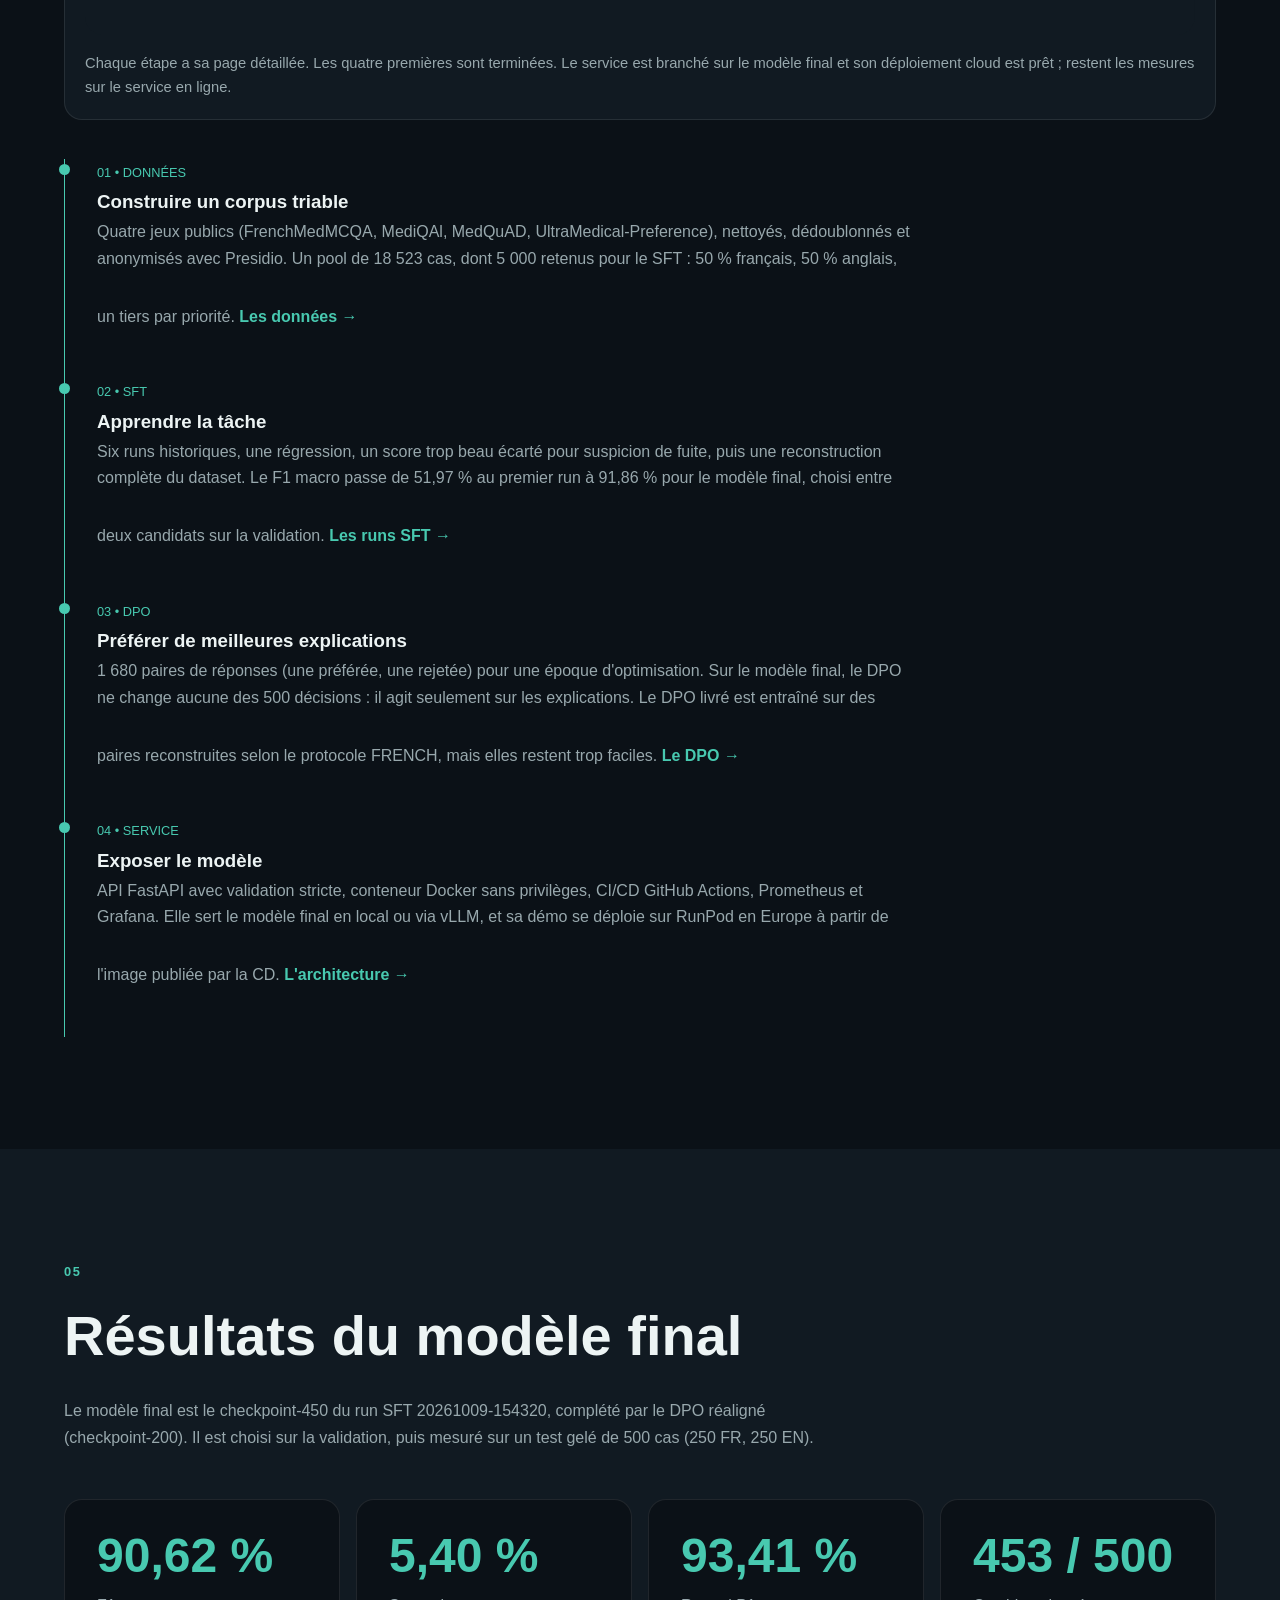
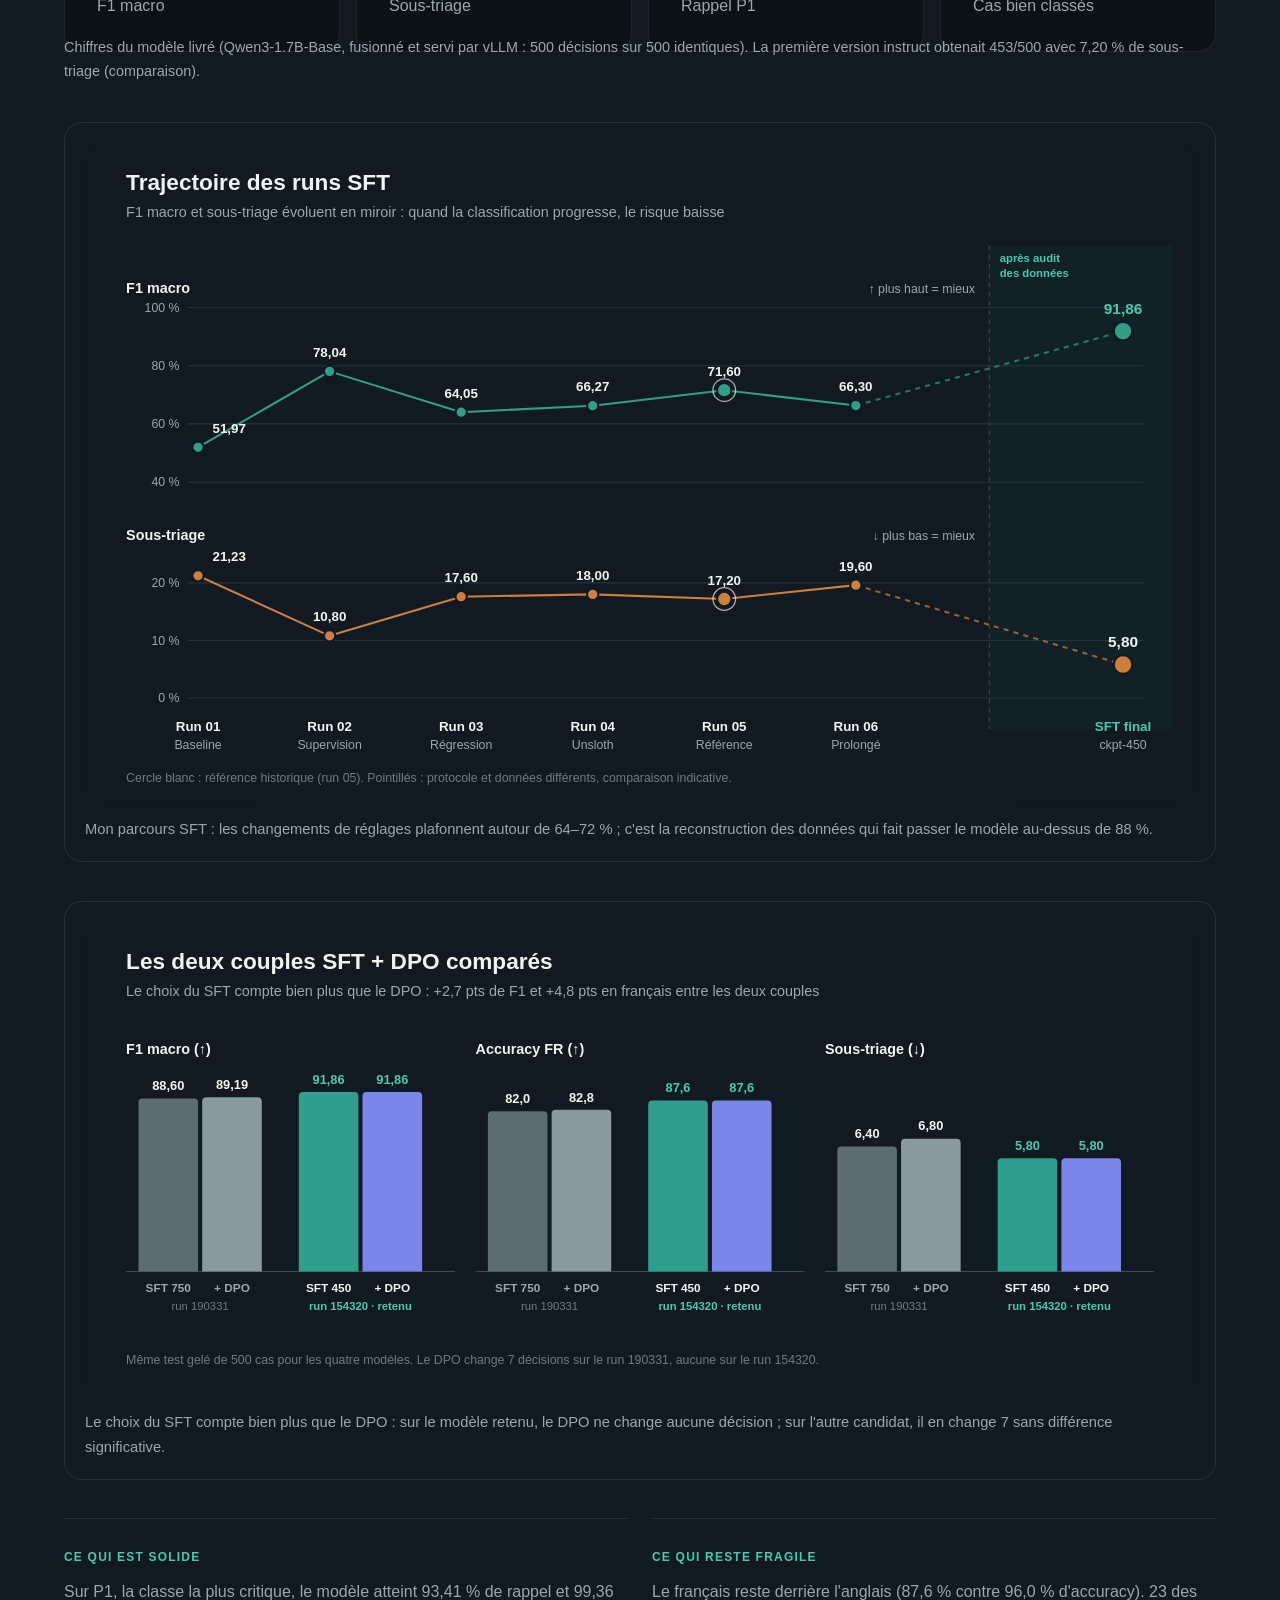
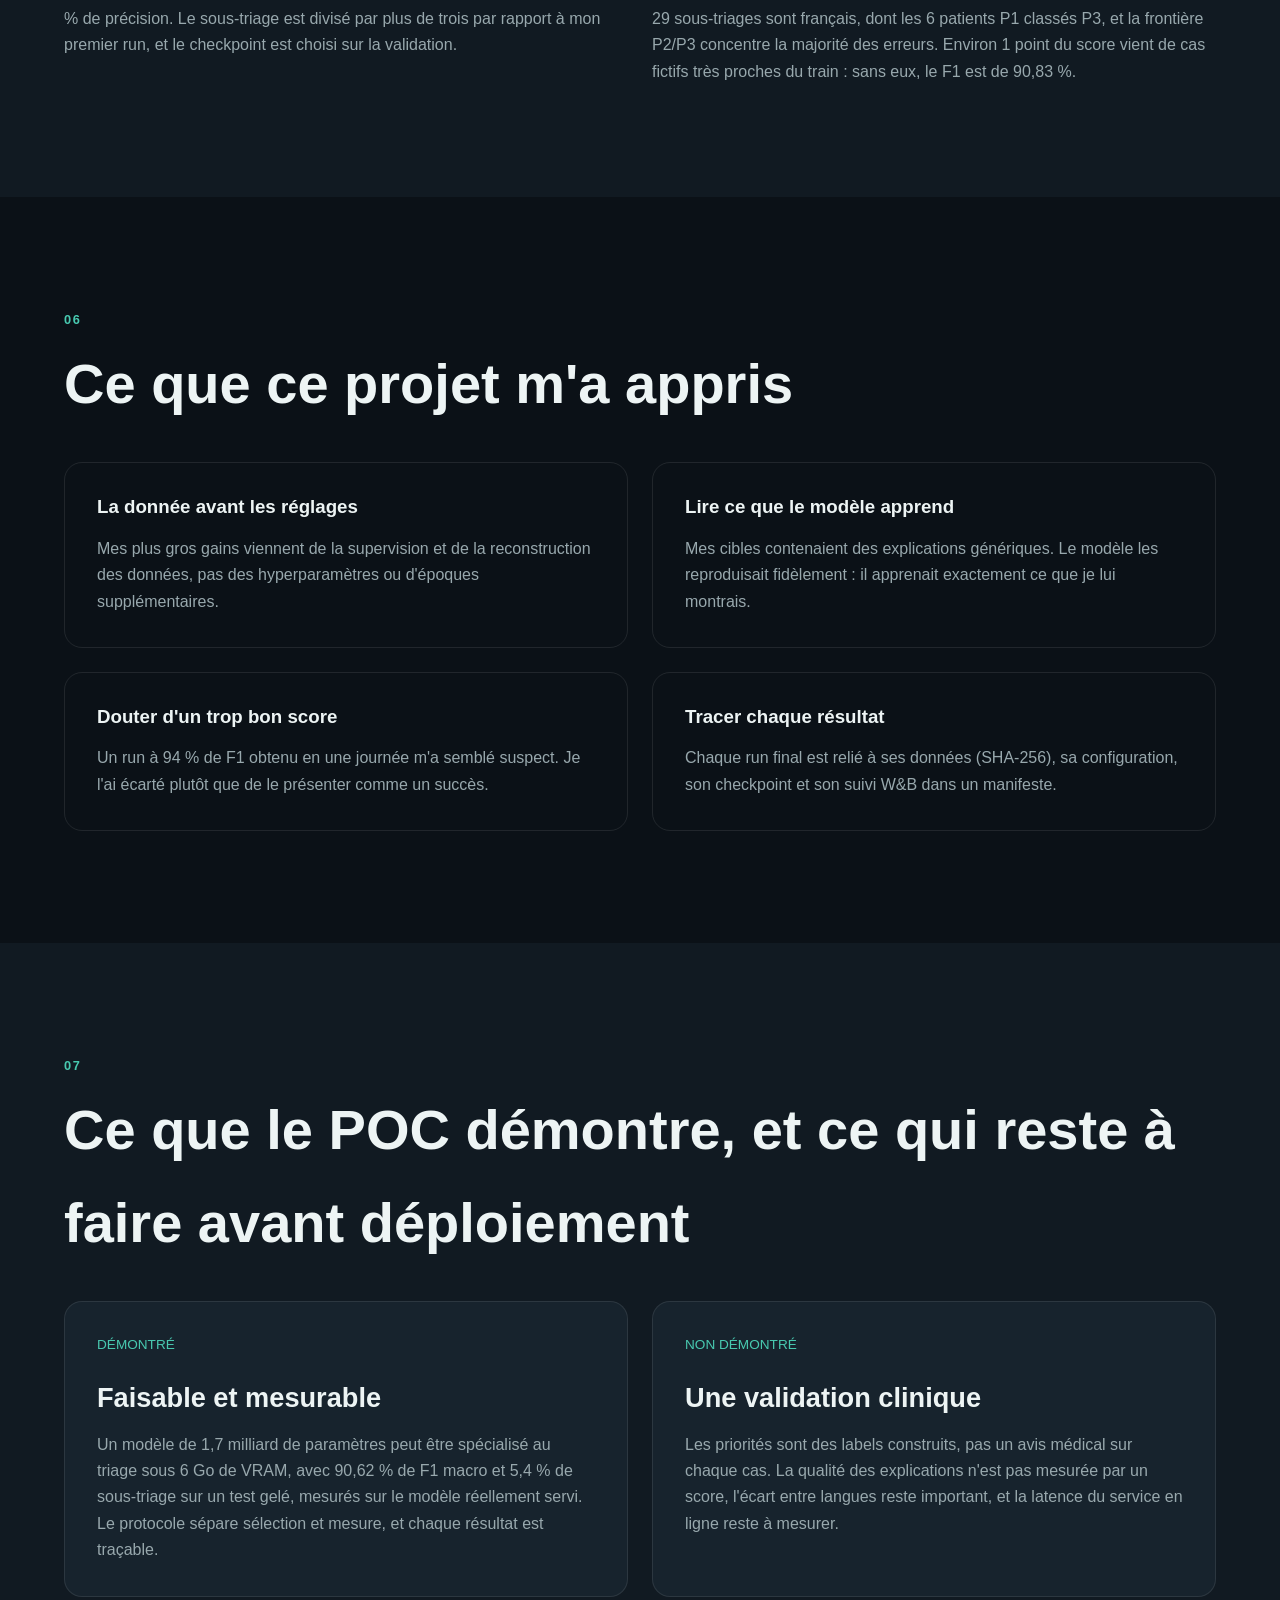
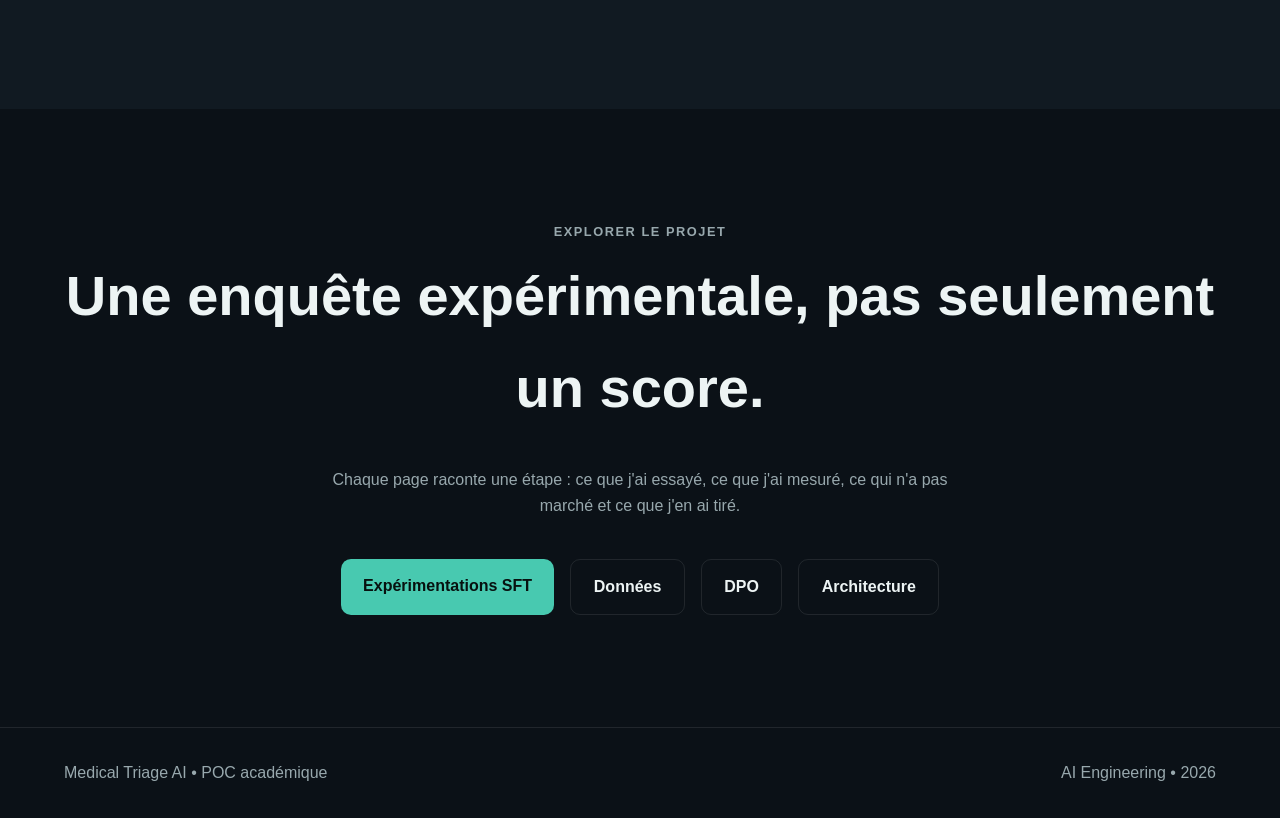
==== commit faa4e13d: "README, démo, accueil et synthèse alignés sur le modèle Base" ====
--- a/docs/index.html
+++ b/docs/index.html
@@ -24,7 +24,7 @@
 <p class="hero-text">
 J'ai spécialisé un petit modèle de langage, Qwen3-1.7B, pour qu'il classe un patient en P1, P2 ou P3
 et justifie sa décision, en français comme en anglais. Le tout sur un ordinateur portable avec 6 Go de VRAM.
-Sur un test gelé de 500 cas, mon modèle final atteint <strong>91,86 % de F1 macro</strong> avec <strong>5,80 % de sous-triage</strong>, et 90,66 % une fois fusionné pour le service.
+Sur un test gelé de 500 cas, mon modèle final (Qwen3-1.7B-Base) classe <strong>453 cas sur 500</strong> une fois fusionné pour le service : <strong>90,62 % de F1 macro</strong> et <strong>5,4 % de sous-triage</strong>.
 </p>
 <div class="hero-tags">
 <span>Qwen3-1.7B</span><span>QLoRA</span><span>SFT</span><span>DPO</span><span>Unsloth</span><span>W&amp;B</span><span>FastAPI</span><span>Docker</span><span>GitHub Actions</span>
@@ -177,12 +177,12 @@
 <h2>Résultats du modèle final</h2>
 <p class="section-intro">Le modèle final est le checkpoint-450 du run SFT 20261009-154320, complété par le DPO réaligné (checkpoint-200). Il est choisi sur la validation, puis mesuré sur un test gelé de 500 cas (250 FR, 250 EN).</p>
 <div class="result-grid">
-<div class="result-card"><strong>91,86 %</strong><span>F1 macro</span></div>
-<div class="result-card"><strong>5,80 %</strong><span>Sous-triage</span></div>
+<div class="result-card"><strong>90,62 %</strong><span>F1 macro</span></div>
+<div class="result-card"><strong>5,40 %</strong><span>Sous-triage</span></div>
 <div class="result-card"><strong>93,41 %</strong><span>Rappel P1</span></div>
-<div class="result-card"><strong>459 / 500</strong><span>Cas bien classés</span></div>
-</div>
-<p class="table-note">Ces chiffres sont ceux de l'adapter évalué pendant l'entraînement. Le modèle fusionné servi par vLLM garde 492 décisions sur 500 identiques et obtient 90,66 % de F1 macro, 7,20 % de sous-triage et 453/500 (<a href="architecture.html#verif-fusion">vérification de la fusion</a>).</p>
+<div class="result-card"><strong>453 / 500</strong><span>Cas bien classés</span></div>
+</div>
+<p class="table-note">Chiffres du modèle livré (Qwen3-1.7B-Base, fusionné et servi par vLLM : 500 décisions sur 500 identiques). La première version instruct obtenait 453/500 avec 7,20 % de sous-triage (<a href="base.html">comparaison</a>).</p>
 <figure class="story-figure"><svg class="story-svg" preserveAspectRatio="xMidYMid meet" xmlns="http://www.w3.org/2000/svg" viewBox="0 0 1080 640" role="img" aria-label="Évolution du F1 macro et du sous-triage sur les six runs historiques et le SFT final." xmlns:c2pa="http://c2pa.org/manifest"><metadata><c2pa:manifest>[base64]/[base64]/[base64]/3cyjxFA3Qo5S46fX0/ihY0VZ7mfb9KF703t5OjWDBWMA4GA1UdDwEB/wQEAwIHgDAVBgNVHSUEDjAMBgorBgEEAYPoXgIBMAwGA1UdEwEB/wQCMAAwHwYDVR0jBBgwFoAUzlHiBIFOZFsj+OPEz5o+nMHXXMIwCgYIKoZIzj0EAwMDZwAwZAIwMXMdFJ4BetLLVY7ORuE9noqbbAZOZn/aArXyTwFAZfKrPzxF2vPoJNf1+UCdg1XGAjBwX1zd9WGqYkqmL5SFqw1QySjr1zJfpJM9+1rdDwSPLMOPOjKuiXjoU/[base64]/MEKWlVdjP/z4H675OXEDwrgVP+lDG/GVTtnaVINDXhFGT26a/XrUewLaBbhLGbbOfHDdpN5r4=</c2pa:manifest></metadata>
 <rect width="1080" height="640" rx="18" fill="#111a22"/>
 <text x="40.0" y="46.0" fill="#edf4f4" font-size="22" font-family="Inter, 'Segoe UI', Arial, sans-serif" text-anchor="start" font-weight="700" >Trajectoire des runs SFT</text>
@@ -345,7 +345,7 @@
 <article class="project-card">
 <div class="project-top"><span class="project-type">DÉMONTRÉ</span></div>
 <h3>Faisable et mesurable</h3>
-<p>Un modèle de 1,7 milliard de paramètres peut être spécialisé au triage sous 6 Go de VRAM, avec 91,86 % de F1 macro et 5,80 % de sous-triage sur un test gelé (90,66 % et 7,20 % pour le modèle fusionné livré). Le protocole sépare sélection et mesure, et chaque résultat est traçable.</p>
+<p>Un modèle de 1,7 milliard de paramètres peut être spécialisé au triage sous 6 Go de VRAM, avec 90,62 % de F1 macro et 5,4 % de sous-triage sur un test gelé, mesurés sur le modèle réellement servi. Le protocole sépare sélection et mesure, et chaque résultat est traçable.</p>
 </article>
 <article class="project-card">
 <div class="project-top"><span class="project-type">NON DÉMONTRÉ</span></div>
